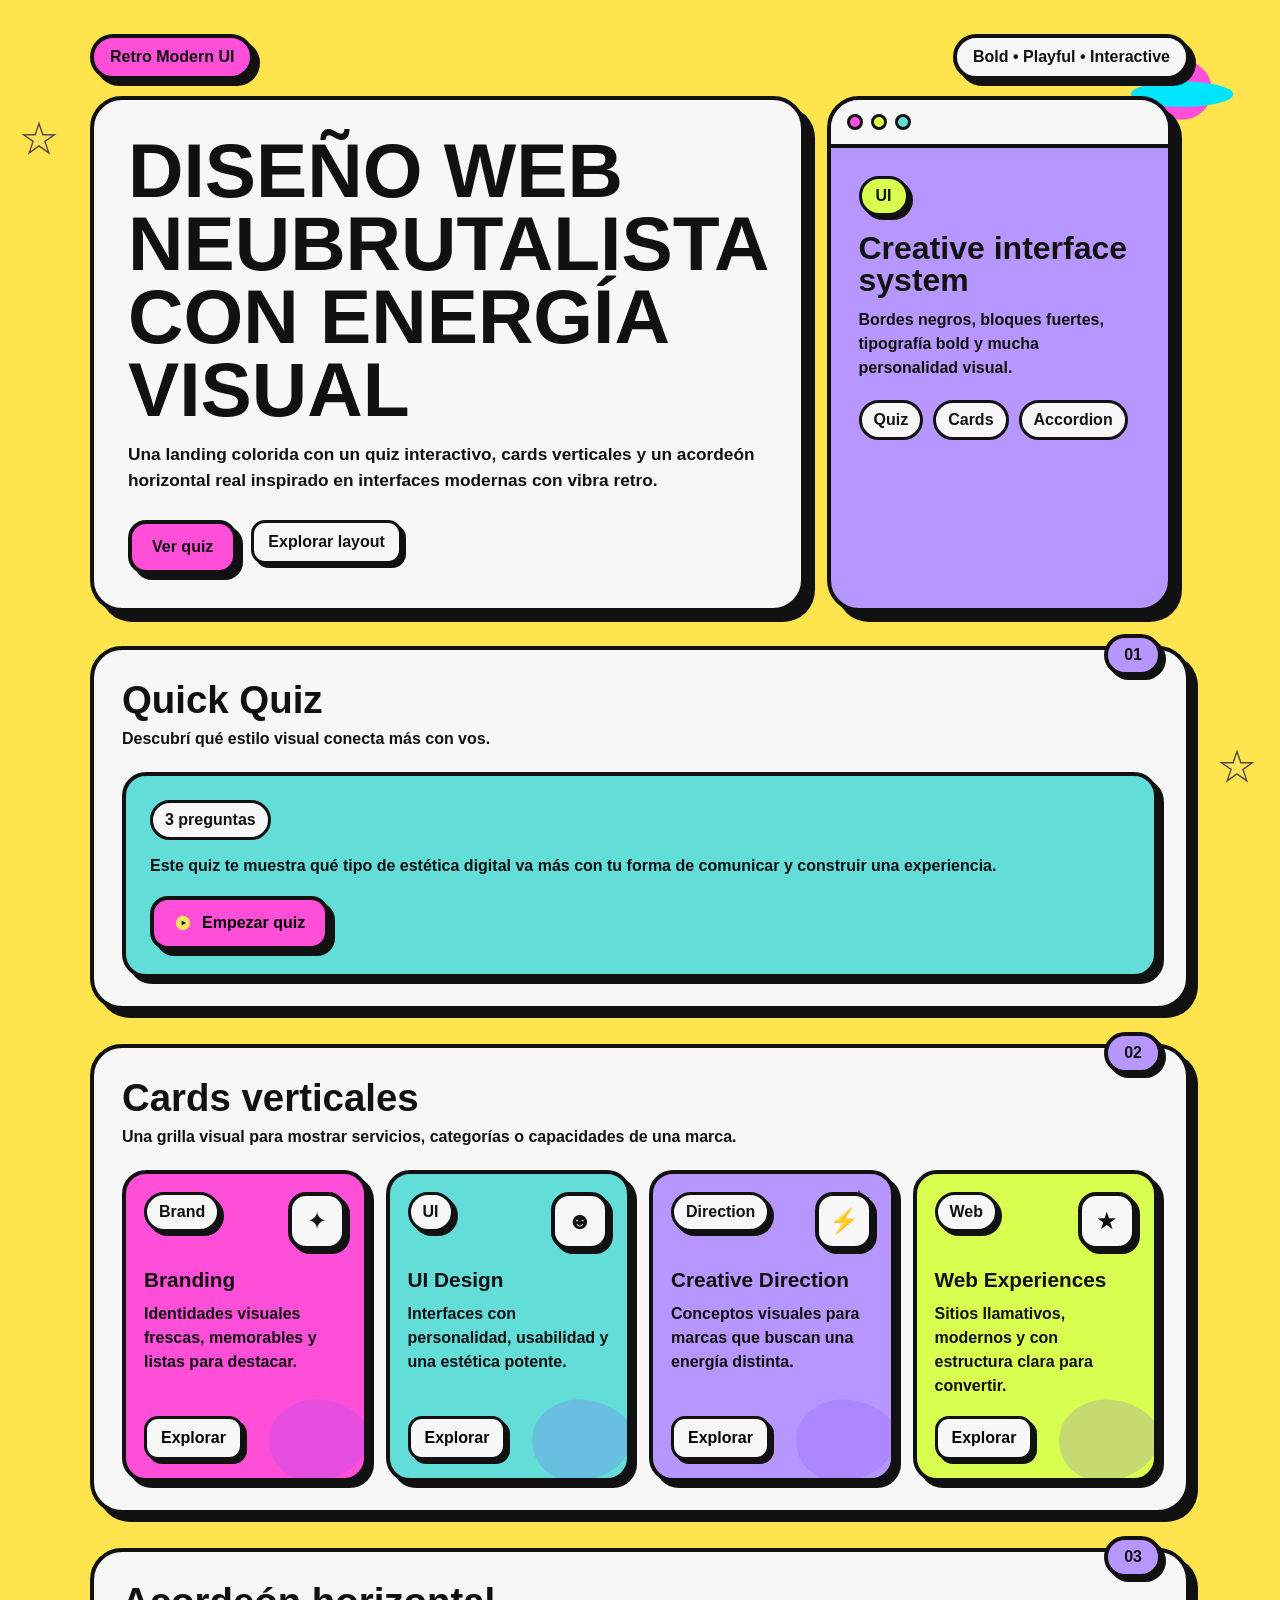
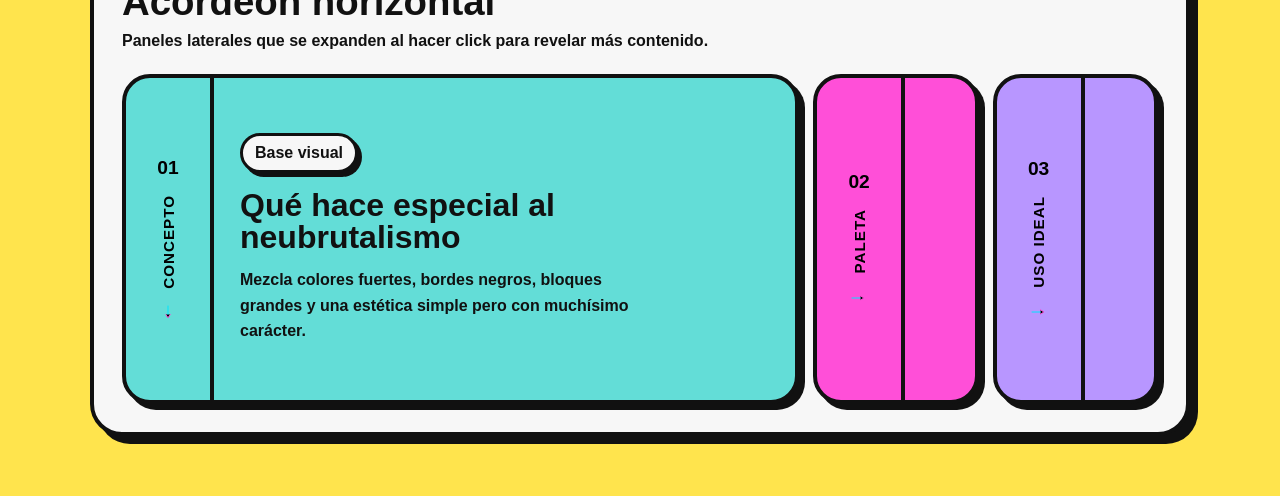
==== index.html @ 8700d3b3 "Update index.html" ====
<!DOCTYPE html>
<html lang="es">
  <head>
    <meta charset="UTF-8" />
    <meta name="viewport" content="width=device-width, initial-scale=1.0" />
    <title>Neubrutalismo UI</title>
    <link rel="stylesheet" href="styles.css" />
  </head>

  <body>
    <!-- DECORACIÓN GLOBAL -->
    <img src="assets/estrella.svg" alt="" class="star-deco star-1" />
    <img src="assets/estrella.svg" alt="" class="star-deco star-2" />
    <img src="assets/planeta.svg" alt="" class="planet-deco" />

    <!-- HERO -->
    <header class="hero">
      <div class="hero-top">
        <span class="hero-badge">Retro Modern UI</span>
        <span class="hero-chip">Bold • Playful • Interactive</span>
      </div>

      <div class="hero-grid">
        <div class="hero-copy">
          <h1>Diseño web neubrutalista con energía visual</h1>
          <p>
            Una landing colorida con un quiz interactivo, cards verticales y un
            acordeón horizontal real inspirado en interfaces modernas con vibra
            retro.
          </p>

          <div class="hero-actions">
            <a href="#quiz" class="btn-primary">Ver quiz</a>
            <a href="#features" class="mini-btn hero-secondary">Explorar layout</a>
          </div>
        </div>

        <div class="hero-card">
          <div class="hero-card-window">
            <div class="window-bar">
              <span></span>
              <span></span>
              <span></span>
            </div>

            <div class="hero-card-content">
              <div class="sticker">UI</div>
              <h3>Creative interface system</h3>
              <p>
                Bordes negros, bloques fuertes, tipografía bold y mucha
                personalidad visual.
              </p>

              <div class="mini-pills">
                <span>Quiz</span>
                <span>Cards</span>
                <span>Accordion</span>
              </div>
            </div>
          </div>
        </div>
      </div>
    </header>

    <main class="container">
      <!-- SECCIÓN 1: QUIZ -->
      <section id="quiz" class="panel section quiz-section">
        <div class="section-tag">01</div>
        <h2>Quick Quiz</h2>
        <p class="section-text">
          Descubrí qué estilo visual conecta más con vos.
        </p>

        <div class="quiz-shell">
          <div id="quizIntro" class="quiz-intro">
            <div class="intro-badge">3 preguntas</div>
            <p>
              Este quiz te muestra qué tipo de estética digital va más con tu
              forma de comunicar y construir una experiencia.
            </p>

            <button id="startQuizBtn" class="btn-primary start-btn">
              <img src="assets/play.svg" alt="" class="icon-play" />
              <span>Empezar quiz</span>
            </button>
          </div>

          <div id="quizStepper" class="quiz-stepper hidden">
            <div class="quiz-progress">
              <div class="quiz-progress-top">
                <span id="questionCounter">Pregunta 1 de 3</span>
                <span id="progressPercent">33%</span>
              </div>

              <div class="progress-bar">
                <div id="progressFill" class="progress-fill"></div>
              </div>
            </div>

            <div id="quizCard" class="question-card step-question">
              <h3 id="questionTitle"></h3>

              <div id="answersContainer" class="answers-container"></div>

              <p id="quizError" class="quiz-error hidden">
                <img src="assets/rayo.svg" alt="" class="icon-ray" />
                <span>Elegí una opción antes de continuar.</span>
              </p>
            </div>

            <div class="quiz-actions">
              <button id="prevQuestionBtn" class="mini-btn secondary-btn hidden">
                Anterior
              </button>

              <button id="nextQuestionBtn" class="btn-primary next-btn">
                <span>Siguiente</span>
                <img src="assets/flecha.svg" alt="" class="icon-arrow" />
              </button>
            </div>
          </div>
        </div>
      </section>

      <!-- SECCIÓN 2: CARDS -->
      <section id="features" class="panel section vertical-cards-section">
        <div class="section-tag">02</div>
        <h2>Cards verticales</h2>
        <p class="section-text">
          Una grilla visual para mostrar servicios, categorías o capacidades de
          una marca.
        </p>

        <div class="vertical-cards">
          <article class="v-card">
            <img src="assets/blob.svg" alt="" class="blob-bg" />
            <img src="assets/estrella.svg" alt="" class="mini-star mini-star-1" />

            <div class="v-card-top">
              <span class="card-badge">Brand</span>
              <div class="v-card-icon">✦</div>
            </div>

            <h3>Branding</h3>
            <p>
              Identidades visuales frescas, memorables y listas para destacar.
            </p>

            <button class="mini-btn">Explorar</button>
          </article>

          <article class="v-card">
            <img src="assets/blob.svg" alt="" class="blob-bg" />
            <img src="assets/estrella.svg" alt="" class="mini-star mini-star-2" />

            <div class="v-card-top">
              <span class="card-badge">UI</span>
              <div class="v-card-icon">☻</div>
            </div>

            <h3>UI Design</h3>
            <p>
              Interfaces con personalidad, usabilidad y una estética potente.
            </p>

            <button class="mini-btn">Explorar</button>
          </article>

          <article class="v-card">
            <img src="assets/blob.svg" alt="" class="blob-bg" />
            <img src="assets/estrella.svg" alt="" class="mini-star mini-star-3" />

            <div class="v-card-top">
              <span class="card-badge">Direction</span>
              <div class="v-card-icon">⚡</div>
            </div>

            <h3>Creative Direction</h3>
            <p>
              Conceptos visuales para marcas que buscan una energía distinta.
            </p>

            <button class="mini-btn">Explorar</button>
          </article>

          <article class="v-card">
            <img src="assets/blob.svg" alt="" class="blob-bg" />
            <img src="assets/estrella.svg" alt="" class="mini-star mini-star-4" />

            <div class="v-card-top">
              <span class="card-badge">Web</span>
              <div class="v-card-icon">★</div>
            </div>

            <h3>Web Experiences</h3>
            <p>
              Sitios llamativos, modernos y con estructura clara para convertir.
            </p>

            <button class="mini-btn">Explorar</button>
          </article>
        </div>
      </section>

      <!-- SECCIÓN 3: ACORDEÓN HORIZONTAL -->
      <section class="panel section accordion-section">
        <div class="section-tag">03</div>
        <h2>Acordeón horizontal</h2>
        <p class="section-text">
          Paneles laterales que se expanden al hacer click para revelar más
          contenido.
        </p>

        <div class="horizontal-accordion" id="horizontalAccordion">
          <article class="h-accordion-item active" data-index="0">
            <button class="h-accordion-trigger" type="button">
              <span class="h-accordion-number">01</span>
              <span class="h-accordion-label">Concepto</span>
              <img src="assets/flecha.svg" alt="" class="accordion-arrow" />
            </button>

            <div class="h-accordion-panel">
              <div class="panel-inner">
                <span class="panel-pill">Base visual</span>
                <h3>Qué hace especial al neubrutalismo</h3>
                <p>
                  Mezcla colores fuertes, bordes negros, bloques grandes y una
                  estética simple pero con muchísimo carácter.
                </p>
              </div>
            </div>
          </article>

          <article class="h-accordion-item" data-index="1">
            <button class="h-accordion-trigger" type="button">
              <span class="h-accordion-number">02</span>
              <span class="h-accordion-label">Paleta</span>
              <img src="assets/flecha.svg" alt="" class="accordion-arrow" />
            </button>

            <div class="h-accordion-panel">
              <div class="panel-inner">
                <span class="panel-pill">Color system</span>
                <h3>Colores con contraste inmediato</h3>
                <p>
                  Amarillo, rosa, turquesa, lila y blanco ayudan a construir una
                  interfaz con presencia y ritmo visual muy rápido.
                </p>
              </div>
            </div>
          </article>

          <article class="h-accordion-item" data-index="2">
            <button class="h-accordion-trigger" type="button">
              <span class="h-accordion-number">03</span>
              <span class="h-accordion-label">Uso ideal</span>
              <img src="assets/flecha.svg" alt="" class="accordion-arrow" />
            </button>

            <div class="h-accordion-panel">
              <div class="panel-inner">
                <span class="panel-pill">Best fit</span>
                <h3>Cuándo usar este estilo</h3>
                <p>
                  Funciona muy bien para portfolios, productos creativos,
                  landings visuales y marcas que quieren verse distintas y
                  memorables.
                </p>
              </div>
            </div>
          </article>
        </div>
      </section>
    </main>

    <!-- MODAL RESULTADO -->
    <div id="quizModal" class="modal hidden">
      <div id="modalBackdrop" class="modal-backdrop"></div>

      <div class="modal-card">
        <button id="closeModalBtn" class="modal-close" aria-label="Cerrar">
          ×
        </button>

        <div class="modal-badge">Resultado</div>
        <h3 id="modalResultTitle"></h3>
        <p id="modalResultText"></p>

        <div class="modal-actions">
          <button id="restartQuizBtn" class="btn-primary">
            Empezar de nuevo
          </button>
          <button id="closeResultBtn" class="mini-btn">Cerrar</button>
        </div>
      </div>
    </div>

    <script src="app.js"></script>
  </body>
                                               </html>
---- styles.css ----
:root {
  --bg: #ffe44d;
  --pink: #ff4fd8;
  --turquoise: #63ddd7;
  --purple: #b896ff;
  --green: #d8ff4f;
  --white: #f7f7f7;
  --black: #111111;
  --gray: #ececec;
  --shadow: 6px 6px 0 var(--black);
  --shadow-lg: 10px 10px 0 var(--black);
  --radius: 24px;
  --border: 4px solid var(--black);
}

* {
  box-sizing: border-box;
}

html {
  scroll-behavior: smooth;
}

body {
  margin: 0;
  font-family: Arial, Helvetica, sans-serif;
  background: var(--bg);
  color: var(--black);
  position: relative;
  overflow-x: hidden;
}

h1,
h2,
h3,
p {
  margin-top: 0;
}

a {
  color: inherit;
  text-decoration: none;
}

button {
  font: inherit;
}

.hidden {
  display: none !important;
}

/* DECORACIÓN GLOBAL */
.star-deco,
.planet-deco {
  position: fixed;
  z-index: 0;
  pointer-events: none;
}

.star-deco {
  width: 42px;
  opacity: 0.75;
  animation: floatStar 4.5s ease-in-out infinite;
}

.star-1 {
  top: 120px;
  left: 18px;
}

.star-2 {
  right: 22px;
  bottom: 110px;
  animation-delay: 0.8s;
}

.planet-deco {
  top: 26px;
  right: 34px;
  width: 128px;
  animation: floatPlanet 5s ease-in-out infinite;
}

@keyframes floatPlanet {
  0%,
  100% {
    transform: translateY(0px) rotate(0deg);
  }
  50% {
    transform: translateY(-12px) rotate(-2deg);
  }
}

@keyframes floatStar {
  0%,
  100% {
    transform: translateY(0px) scale(1);
  }
  50% {
    transform: translateY(-8px) scale(1.04);
  }
}

/* HERO */
.hero {
  padding: 34px 16px 10px;
  position: relative;
  z-index: 1;
}

.hero-top {
  width: min(1100px, calc(100% - 8px));
  margin: 0 auto 16px;
  display: flex;
  justify-content: space-between;
  gap: 12px;
  flex-wrap: wrap;
}

.hero-badge,
.hero-chip {
  display: inline-block;
  border: var(--border);
  border-radius: 999px;
  padding: 10px 16px;
  font-weight: 900;
  box-shadow: var(--shadow);
}

.hero-badge {
  background: var(--pink);
}

.hero-chip {
  background: var(--white);
}

.hero-grid {
  width: min(1100px, calc(100% - 8px));
  margin: 0 auto;
  display: grid;
  grid-template-columns: 1.25fr 0.95fr;
  gap: 22px;
  align-items: stretch;
}

.hero-copy,
.hero-card-window {
  border: var(--border);
  border-radius: 32px;
  box-shadow: var(--shadow-lg);
}

.hero-copy {
  background: var(--white);
  padding: 34px;
}

.hero-copy h1 {
  font-size: clamp(2.35rem, 6vw, 4.8rem);
  line-height: 0.95;
  text-transform: uppercase;
  margin-bottom: 16px;
}

.hero-copy p {
  max-width: 640px;
  font-size: 1.08rem;
  line-height: 1.5;
  font-weight: 700;
  margin-bottom: 26px;
}

.hero-actions {
  display: flex;
  flex-wrap: wrap;
  gap: 14px;
}

.hero-secondary {
  background: var(--turquoise);
}

.hero-card {
  display: flex;
  align-items: stretch;
}

.hero-card-window {
  background: var(--purple);
  width: 100%;
  overflow: hidden;
}

.window-bar {
  display: flex;
  gap: 8px;
  padding: 14px 16px;
  border-bottom: var(--border);
  background: var(--white);
}

.window-bar span {
  width: 16px;
  height: 16px;
  border: 3px solid var(--black);
  border-radius: 50%;
  background: var(--pink);
}

.window-bar span:nth-child(2) {
  background: var(--green);
}

.window-bar span:nth-child(3) {
  background: var(--turquoise);
}

.hero-card-content {
  padding: 28px;
}

.sticker {
  display: inline-block;
  background: var(--green);
  border: 3px solid var(--black);
  border-radius: 999px;
  padding: 8px 14px;
  font-weight: 900;
  box-shadow: 4px 4px 0 var(--black);
  margin-bottom: 16px;
}

.hero-card-content h3 {
  font-size: 2rem;
  line-height: 1;
  margin-bottom: 12px;
}

.hero-card-content p {
  font-weight: 800;
  line-height: 1.5;
  margin-bottom: 20px;
}

.mini-pills {
  display: flex;
  flex-wrap: wrap;
  gap: 10px;
}

.mini-pills span {
  display: inline-block;
  background: var(--white);
  border: 3px solid var(--black);
  border-radius: 999px;
  padding: 8px 12px;
  font-weight: 800;
}

/* ESTRUCTURA */
.container {
  width: min(1100px, calc(100% - 32px));
  margin: 24px auto 60px;
  position: relative;
  z-index: 1;
}

.section {
  margin-bottom: 34px;
}

.panel {
  background: var(--white);
  border: var(--border);
  border-radius: 32px;
  box-shadow: 8px 8px 0 var(--black);
  padding: 28px;
  position: relative;
}

.section-tag {
  position: absolute;
  top: -16px;
  right: 24px;
  background: var(--purple);
  border: var(--border);
  border-radius: 999px;
  padding: 8px 16px;
  font-weight: 900;
  box-shadow: 4px 4px 0 var(--black);
}

.section h2 {
  font-size: clamp(1.7rem, 3vw, 2.7rem);
  margin-bottom: 8px;
}

.section-text {
  font-weight: 700;
  margin-bottom: 24px;
  max-width: 700px;
}

/* BOTONES */
.btn-primary,
.mini-btn,
.modal-close,
.answer-option,
.h-accordion-trigger {
  font-family: inherit;
}

.btn-primary {
  background: var(--pink);
  border: var(--border);
  border-radius: 18px;
  padding: 14px 20px;
  font-size: 1rem;
  font-weight: 900;
  cursor: pointer;
  box-shadow: var(--shadow);
  width: fit-content;
  transition: transform 0.15s ease;
  display: inline-flex;
  align-items: center;
  gap: 10px;
}

.mini-btn {
  align-self: flex-start;
  background: var(--white);
  border: 3px solid var(--black);
  border-radius: 14px;
  padding: 10px 14px;
  font-weight: 900;
  cursor: pointer;
  box-shadow: 4px 4px 0 var(--black);
  transition: transform 0.15s ease;
}

.secondary-btn {
  background: var(--turquoise);
}

.btn-primary:hover,
.mini-btn:hover,
.modal-close:hover,
.answer-option:hover {
  transform: translate(-2px, -2px);
}

.start-btn {
  justify-content: center;
}

.icon-play {
  width: 18px;
  height: 18px;
  animation: pulseIcon 1.6s ease-in-out infinite;
}

.icon-arrow {
  width: 16px;
  height: 16px;
  transition: transform 0.2s ease;
}

.next-btn:hover .icon-arrow {
  transform: translateX(5px);
}

.icon-ray {
  width: 16px;
  height: 16px;
  flex-shrink: 0;
  animation: flashIcon 1s ease-in-out infinite;
}

@keyframes pulseIcon {
  0%,
  100% {
    transform: scale(1);
  }
  50% {
    transform: scale(1.13);
  }
}

@keyframes flashIcon {
  0%,
  100% {
    opacity: 1;
  }
  50% {
    opacity: 0.35;
  }
}

/* QUIZ */
.quiz-shell {
  display: flex;
  flex-direction: column;
  gap: 18px;
}

.quiz-intro {
  background: var(--turquoise);
  border: var(--border);
  border-radius: var(--radius);
  padding: 24px;
  box-shadow: var(--shadow);
}

.intro-badge {
  display: inline-block;
  background: var(--white);
  border: 3px solid var(--black);
  border-radius: 999px;
  padding: 8px 12px;
  font-weight: 900;
  margin-bottom: 14px;
}

.quiz-intro p {
  font-weight: 800;
  margin-bottom: 18px;
  line-height: 1.5;
}

.quiz-stepper {
  display: flex;
  flex-direction: column;
  gap: 18px;
}

.quiz-progress {
  background: var(--white);
  border: var(--border);
  border-radius: 20px;
  padding: 16px;
  box-shadow: var(--shadow);
}

.quiz-progress-top {
  display: flex;
  justify-content: space-between;
  gap: 12px;
  margin-bottom: 10px;
  font-weight: 900;
}

.progress-bar {
  width: 100%;
  height: 18px;
  background: var(--gray);
  border: 3px solid var(--black);
  border-radius: 999px;
  overflow: hidden;
}

.progress-fill {
  width: 33%;
  height: 100%;
  background: var(--pink);
  transition: width 0.25s ease;
}

.question-card {
  background: var(--turquoise);
  border: var(--border);
  border-radius: var(--radius);
  padding: 20px;
  box-shadow: var(--shadow);
}

.step-question {
  transition: transform 0.22s ease, opacity 0.22s ease;
}

.step-question.animating {
  opacity: 0;
  transform: translateY(10px) rotate(-1deg);
}

.step-question h3 {
  margin-bottom: 16px;
  font-size: 1.25rem;
}

.answers-container {
  display: grid;
  gap: 12px;
}

.answer-option {
  background: var(--white);
  border: 3px solid var(--black);
  border-radius: 16px;
  padding: 14px;
  font-weight: 800;
  cursor: pointer;
  transition: transform 0.15s ease, background 0.15s ease;
  text-align: left;
}

.answer-option.selected {
  background: var(--purple);
}

.quiz-error {
  margin: 14px 0 0;
  padding: 12px 14px;
  background: #fff1f1;
  border: 3px solid var(--black);
  border-radius: 14px;
  font-weight: 800;
  display: inline-flex;
  align-items: center;
  gap: 8px;
}

.quiz-actions {
  display: flex;
  justify-content: space-between;
  gap: 12px;
  flex-wrap: wrap;
}

/* CARDS */
.vertical-cards {
  display: grid;
  grid-template-columns: repeat(4, 1fr);
  gap: 18px;
}

.v-card {
  background: var(--white);
  border: var(--border);
  border-radius: var(--radius);
  padding: 18px;
  box-shadow: var(--shadow);
  min-height: 290px;
  display: flex;
  flex-direction: column;
  justify-content: space-between;
  transition: transform 0.18s ease;
  position: relative;
  overflow: hidden;
  isolation: isolate;
}

.v-card:hover {
  transform: translate(-4px, -4px) rotate(-1deg);
}

.v-card:nth-child(1) {
  background: var(--pink);
}

.v-card:nth-child(2) {
  background: var(--turquoise);
}

.v-card:nth-child(3) {
  background: var(--purple);
}

.v-card:nth-child(4) {
  background: var(--green);
}

.blob-bg {
  position: absolute;
  width: 120px;
  right: -18px;
  bottom: -18px;
  opacity: 0.2;
  z-index: -1;
}

.mini-star {
  position: absolute;
  width: 28px;
  opacity: 0.8;
  animation: floatStar 4s ease-in-out infinite;
  z-index: 0;
}

.mini-star-1 {
  top: 16px;
  right: 18px;
}

.mini-star-2 {
  top: 18px;
  right: 20px;
  animation-delay: 0.4s;
}

.mini-star-3 {
  top: 14px;
  right: 18px;
  animation-delay: 0.7s;
}

.mini-star-4 {
  top: 16px;
  right: 18px;
  animation-delay: 1s;
}

.v-card > *:not(.blob-bg):not(.mini-star) {
  position: relative;
  z-index: 1;
}

.v-card-top {
  display: flex;
  justify-content: space-between;
  align-items: flex-start;
  gap: 12px;
  margin-bottom: 18px;
}

.card-badge {
  display: inline-block;
  background: var(--white);
  border: 3px solid var(--black);
  border-radius: 999px;
  padding: 8px 12px;
  font-weight: 900;
  box-shadow: 4px 4px 0 var(--black);
}

.v-card-icon {
  width: 58px;
  height: 58px;
  display: grid;
  place-items: center;
  border: var(--border);
  border-radius: 18px;
  background: var(--white);
  font-size: 1.5rem;
  box-shadow: 4px 4px 0 var(--black);
}

.v-card h3 {
  font-size: 1.3rem;
  margin-bottom: 10px;
}

.v-card p {
  font-weight: 700;
  line-height: 1.5;
  flex-grow: 1;
  margin-bottom: 18px;
}

/* ACORDEÓN HORIZONTAL */
.horizontal-accordion {
  display: flex;
  gap: 14px;
  min-height: 330px;
}

.h-accordion-item {
  display: flex;
  align-items: stretch;
  flex: 0.8;
  min-width: 88px;
  border: var(--border);
  border-radius: 28px;
  overflow: hidden;
  box-shadow: var(--shadow);
  transition: flex 0.28s ease, transform 0.2s ease;
}

.h-accordion-item:hover {
  transform: translateY(-3px);
}

.h-accordion-item.active {
  flex: 3.4;
}

.h-accordion-item:nth-child(1) {
  background: var(--turquoise);
}

.h-accordion-item:nth-child(2) {
  background: var(--pink);
}

.h-accordion-item:nth-child(3) {
  background: var(--purple);
}

.h-accordion-trigger {
  width: 88px;
  border: none;
  background: transparent;
  border-right: var(--border);
  cursor: pointer;
  padding: 18px 12px;
  display: flex;
  flex-direction: column;
  align-items: center;
  justify-content: center;
  gap: 16px;
  font-weight: 900;
  position: relative;
}

.h-accordion-number {
  font-size: 1.2rem;
}

.h-accordion-label {
  writing-mode: vertical-rl;
  transform: rotate(180deg);
  text-transform: uppercase;
  letter-spacing: 1px;
  font-size: 0.95rem;
}

.accordion-arrow {
  width: 16px;
  height: 16px;
  transition: transform 0.2s ease;
}

.h-accordion-item.active .accordion-arrow {
  transform: rotate(90deg);
}

.h-accordion-panel {
  flex: 1;
  display: none;
}

.h-accordion-item.active .h-accordion-panel {
  display: block;
}

.panel-inner {
  height: 100%;
  padding: 26px;
  display: flex;
  flex-direction: column;
  justify-content: center;
}

.panel-pill {
  display: inline-block;
  width: fit-content;
  background: var(--white);
  border: 3px solid var(--black);
  border-radius: 999px;
  padding: 8px 12px;
  font-weight: 900;
  margin-bottom: 16px;
  box-shadow: 4px 4px 0 var(--black);
}

.panel-inner h3 {
  font-size: 2rem;
  line-height: 1;
  margin-bottom: 14px;
}

.panel-inner p {
  max-width: 420px;
  font-weight: 800;
  line-height: 1.6;
  margin: 0;
}

/* MODAL */
.modal {
  position: fixed;
  inset: 0;
  z-index: 999;
  display: grid;
  place-items: center;
  padding: 20px;
}

.modal-backdrop {
  position: absolute;
  inset: 0;
  background: rgba(0, 0, 0, 0.5);
}

.modal-card {
  position: relative;
  z-index: 2;
  width: min(560px, 100%);
  background: var(--green);
  border: var(--border);
  border-radius: 30px;
  box-shadow: 10px 10px 0 var(--black);
  padding: 28px;
  animation: popIn 0.24s ease;
}

@keyframes popIn {
  from {
    opacity: 0;
    transform: scale(0.94) translateY(10px);
  }
  to {
    opacity: 1;
    transform: scale(1) translateY(0);
  }
}

.modal-badge {
  display: inline-block;
  background: var(--white);
  border: 3px solid var(--black);
  border-radius: 999px;
  padding: 8px 14px;
  font-weight: 900;
  margin-bottom: 16px;
}

.modal-card h3 {
  font-size: 1.8rem;
  margin-bottom: 12px;
}

.modal-card p {
  font-size: 1rem;
  font-weight: 800;
  line-height: 1.5;
  margin-bottom: 22px;
}

.modal-actions {
  display: flex;
  flex-wrap: wrap;
  gap: 12px;
}

.modal-close {
  position: absolute;
  top: 14px;
  right: 14px;
  width: 46px;
  height: 46px;
  border: var(--border);
  border-radius: 50%;
  background: var(--pink);
  font-size: 1.5rem;
  font-weight: 900;
  cursor: pointer;
  box-shadow: 4px 4px 0 var(--black);
}

/* RESPONSIVE */
@media (max-width: 980px) {
  .hero-grid {
    grid-template-columns: 1fr;
  }

  .vertical-cards {
    grid-template-columns: repeat(2, 1fr);
  }

  .horizontal-accordion {
    flex-direction: column;
    min-height: auto;
  }

  .h-accordion-item,
  .h-accordion-item.active {
    flex: unset;
  }

  .h-accordion-trigger {
    width: 100%;
    border-right: none;
    border-bottom: var(--border);
    flex-direction: row;
    justify-content: space-between;
    align-items: center;
  }

  .h-accordion-label {
    writing-mode: horizontal-tb;
    transform: none;
  }

  .accordion-arrow {
    transform: rotate(90deg);
  }

  .h-accordion-item.active .accordion-arrow {
    transform: rotate(180deg);
  }

  .h-accordion-panel {
    display: none;
  }

  .h-accordion-item.active .h-accordion-panel {
    display: block;
  }
}

@media (max-width: 640px) {
  .planet-deco {
    width: 88px;
    right: 16px;
    top: 18px;
  }

  .star-deco {
    width: 28px;
  }

  .panel {
    padding: 22px 18px;
  }

  .hero-copy {
    padding: 24px 20px;
  }

  .hero-card-content {
    padding: 22px 20px;
  }

  .hero-copy h1 {
    font-size: 2.3rem;
  }

  .hero-card-content h3,
  .panel-inner h3 {
    font-size: 1.5rem;
  }

  .vertical-cards {
    grid-template-columns: 1fr;
  }

  .section-tag {
    right: 14px;
  }

  .modal-card {
    padding: 22px;
  }

  .modal-card h3 {
    font-size: 1.4rem;
  }

  .quiz-actions {
    justify-content: flex-start;
  }

  .btn-primary,
  .mini-btn {
    width: 100%;
    justify-content: center;
  }

  .quiz-progress-top {
    font-size: 0.95rem;
  }
  }
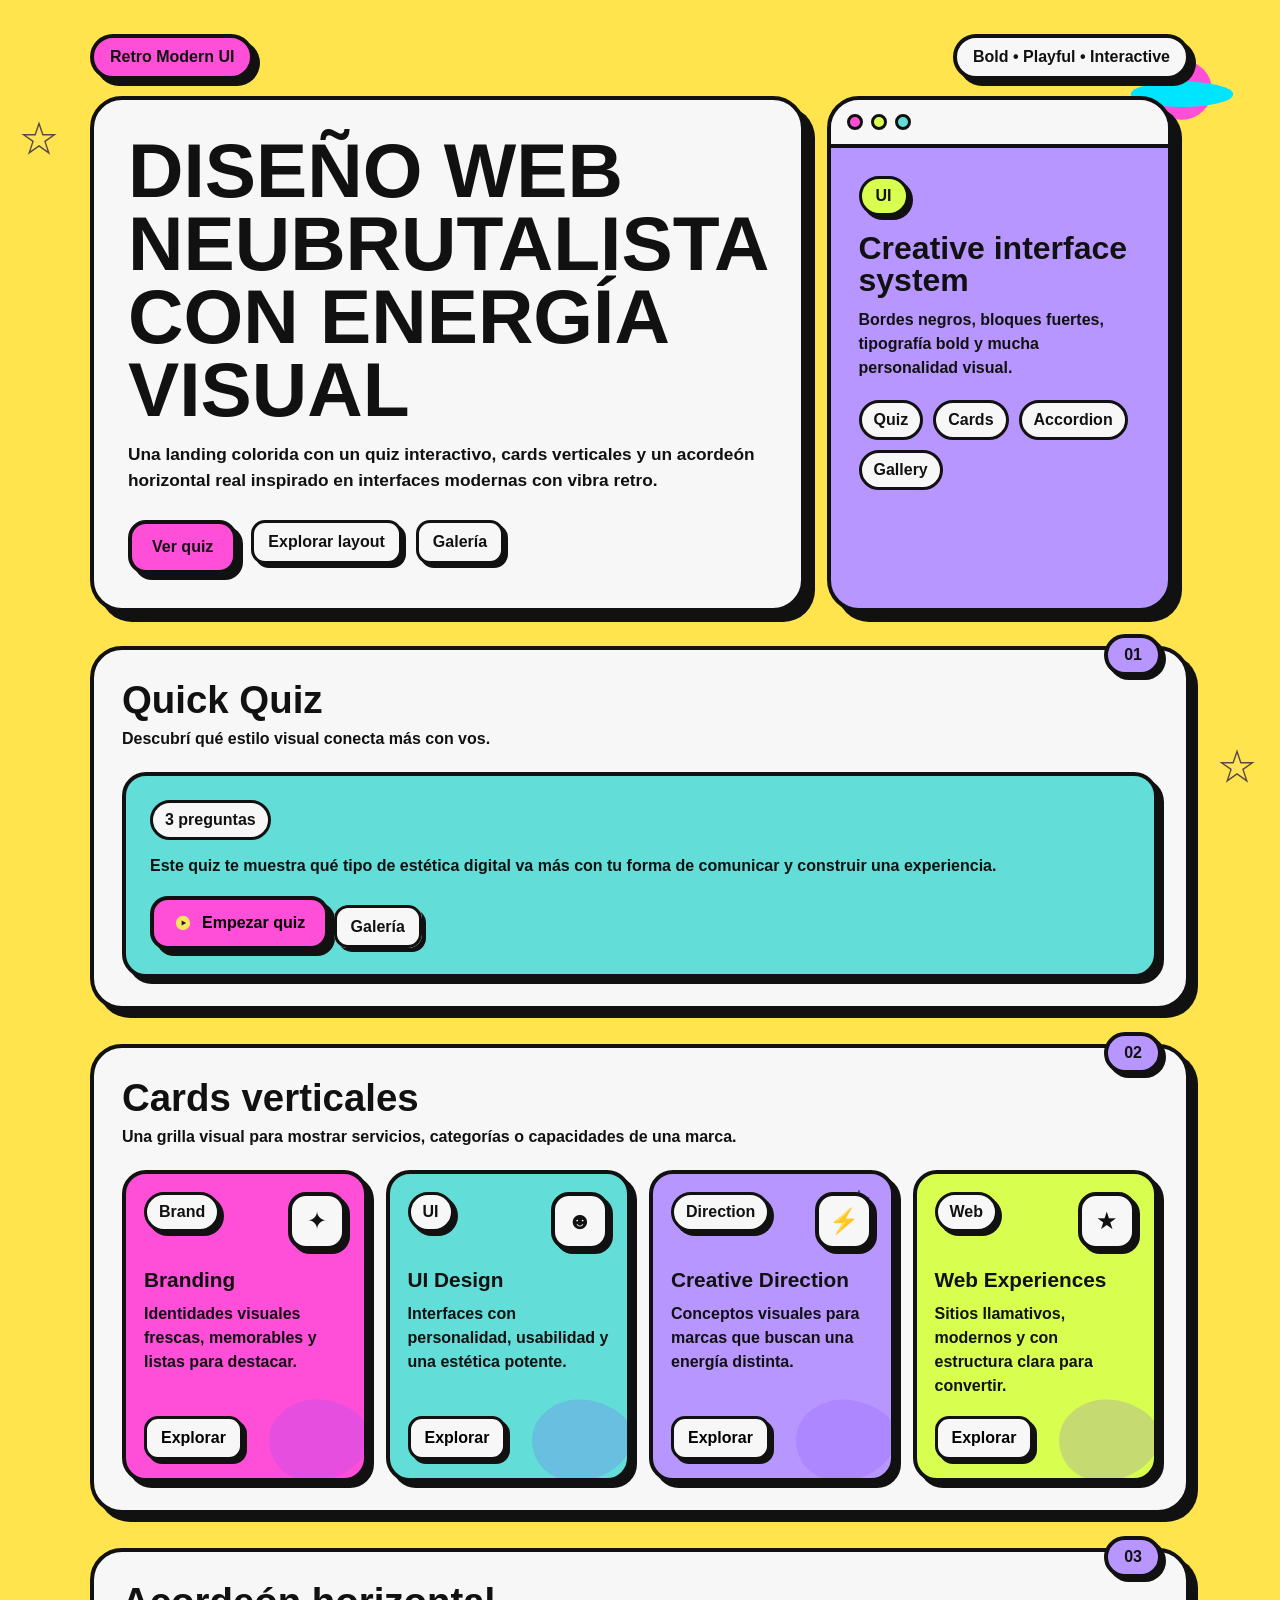
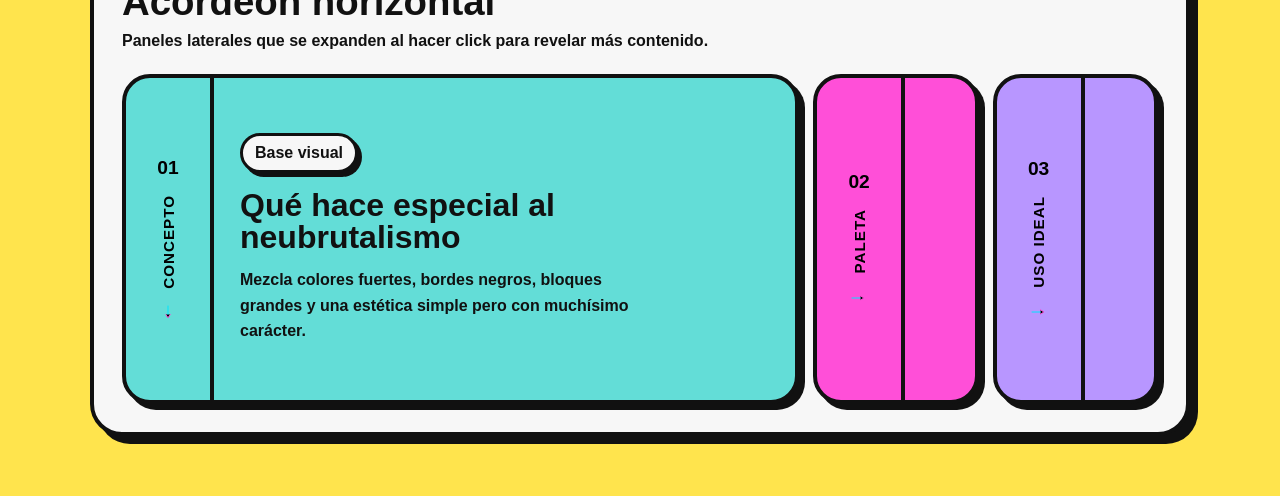
==== commit 92a85dd5: "Update index.html" ====
--- a/index.html
+++ b/index.html
@@ -32,6 +32,7 @@
           <div class="hero-actions">
             <a href="#quiz" class="btn-primary">Ver quiz</a>
             <a href="#features" class="mini-btn hero-secondary">Explorar layout</a>
+            <a href="pages/galeria.html" class="mini-btn hero-gallery-btn">Galería</a>
           </div>
         </div>
 
@@ -55,6 +56,7 @@
                 <span>Quiz</span>
                 <span>Cards</span>
                 <span>Accordion</span>
+                <span>Gallery</span>
               </div>
             </div>
           </div>
@@ -79,10 +81,16 @@
               forma de comunicar y construir una experiencia.
             </p>
 
-            <button id="startQuizBtn" class="btn-primary start-btn">
-              <img src="assets/play.svg" alt="" class="icon-play" />
-              <span>Empezar quiz</span>
-            </button>
+            <div class="quiz-intro-actions">
+              <button id="startQuizBtn" class="btn-primary start-btn">
+                <img src="assets/play.svg" alt="" class="icon-play" />
+                <span>Empezar quiz</span>
+              </button>
+
+              <a href="pages/galeria.html" class="mini-btn intro-gallery-btn">
+                Galería
+              </a>
+            </div>
           </div>
 
           <div id="quizStepper" class="quiz-stepper hidden">
@@ -297,4 +305,4 @@
 
     <script src="app.js"></script>
   </body>
-                                               </html>
+              </html>
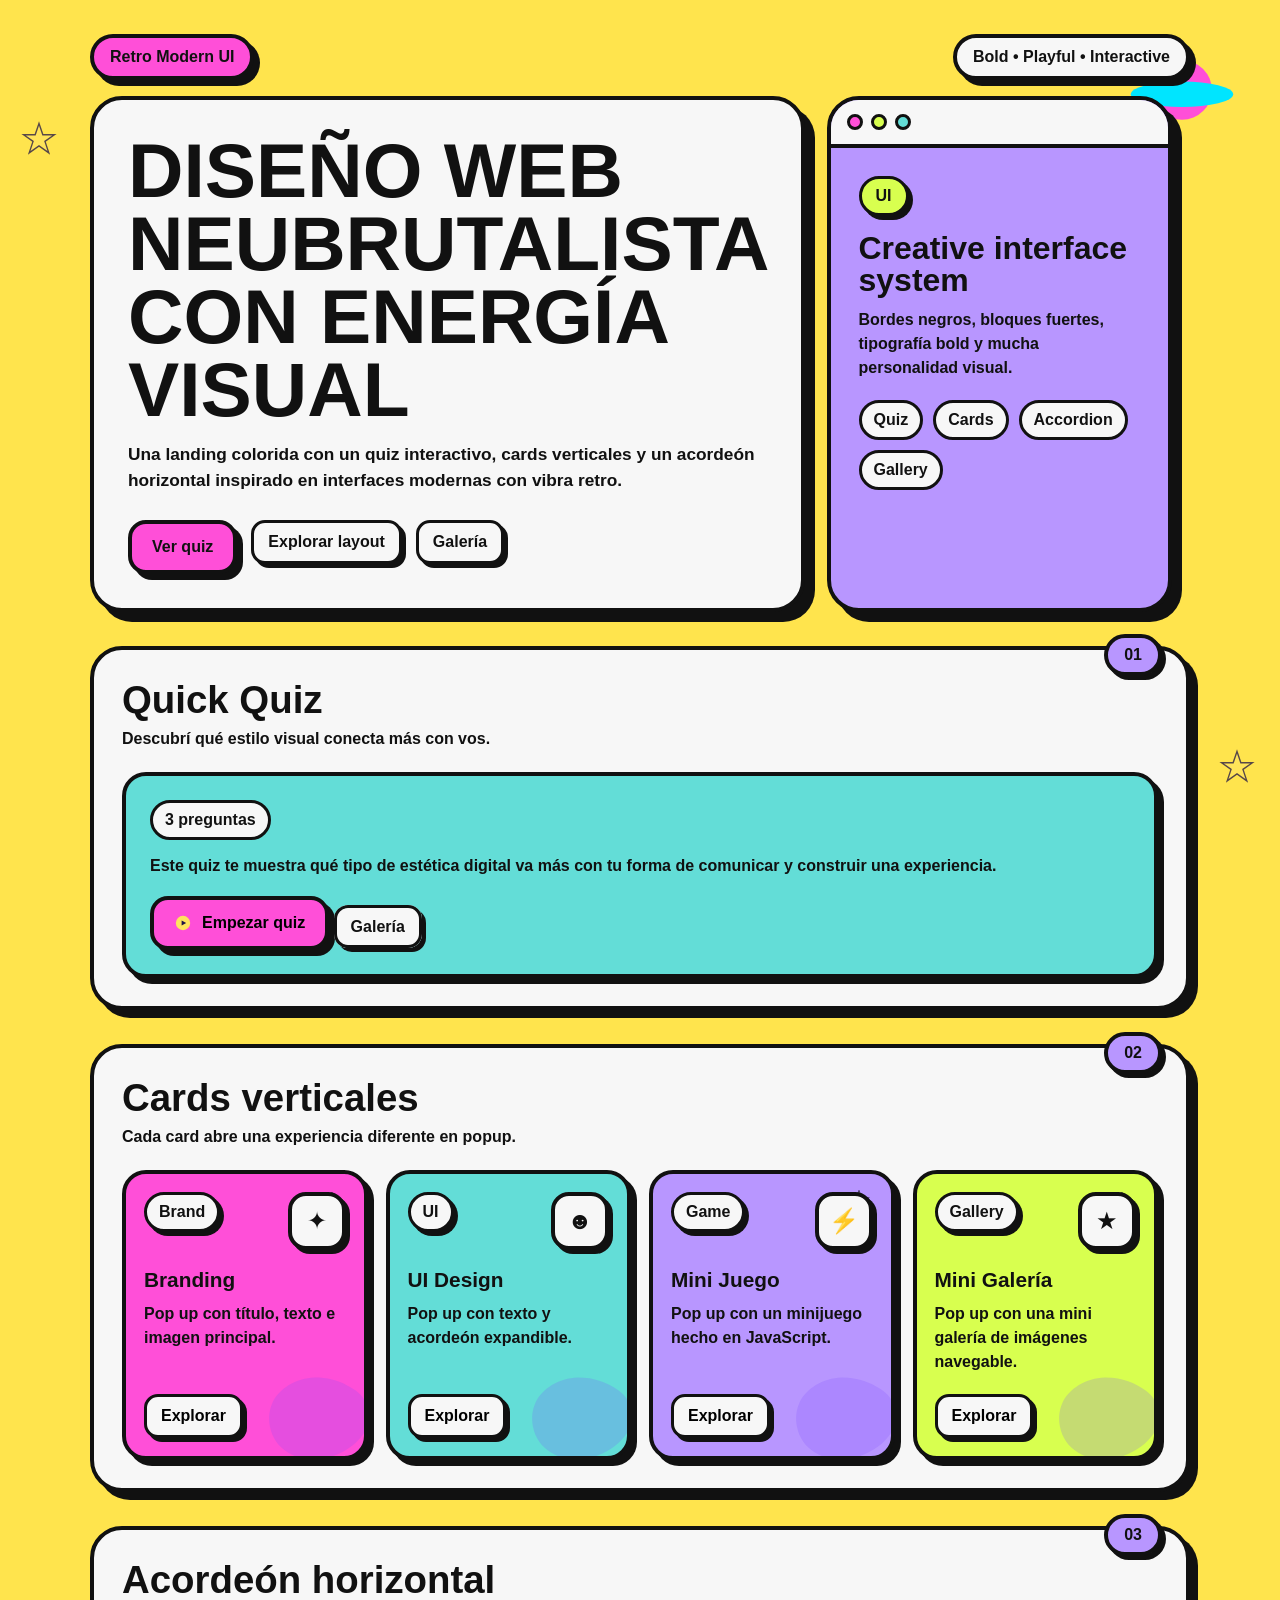
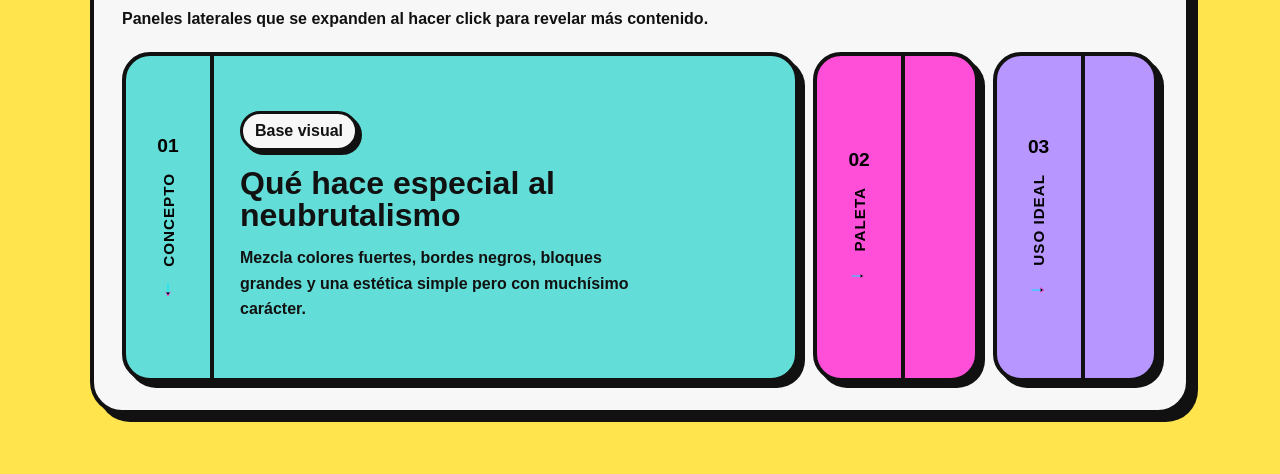
==== commit e022948e: "Update index.html" ====
--- a/index.html
+++ b/index.html
@@ -8,12 +8,10 @@
   </head>
 
   <body>
-    <!-- DECORACIÓN GLOBAL -->
     <img src="assets/estrella.svg" alt="" class="star-deco star-1" />
     <img src="assets/estrella.svg" alt="" class="star-deco star-2" />
     <img src="assets/planeta.svg" alt="" class="planet-deco" />
 
-    <!-- HERO -->
     <header class="hero">
       <div class="hero-top">
         <span class="hero-badge">Retro Modern UI</span>
@@ -25,7 +23,7 @@
           <h1>Diseño web neubrutalista con energía visual</h1>
           <p>
             Una landing colorida con un quiz interactivo, cards verticales y un
-            acordeón horizontal real inspirado en interfaces modernas con vibra
+            acordeón horizontal inspirado en interfaces modernas con vibra
             retro.
           </p>
 
@@ -65,7 +63,7 @@
     </header>
 
     <main class="container">
-      <!-- SECCIÓN 1: QUIZ -->
+      <!-- QUIZ -->
       <section id="quiz" class="panel section quiz-section">
         <div class="section-tag">01</div>
         <h2>Quick Quiz</h2>
@@ -107,7 +105,6 @@
 
             <div id="quizCard" class="question-card step-question">
               <h3 id="questionTitle"></h3>
-
               <div id="answersContainer" class="answers-container"></div>
 
               <p id="quizError" class="quiz-error hidden">
@@ -130,13 +127,12 @@
         </div>
       </section>
 
-      <!-- SECCIÓN 2: CARDS -->
+      <!-- CARDS -->
       <section id="features" class="panel section vertical-cards-section">
         <div class="section-tag">02</div>
         <h2>Cards verticales</h2>
         <p class="section-text">
-          Una grilla visual para mostrar servicios, categorías o capacidades de
-          una marca.
+          Cada card abre una experiencia diferente en popup.
         </p>
 
         <div class="vertical-cards">
@@ -151,10 +147,12 @@
 
             <h3>Branding</h3>
             <p>
-              Identidades visuales frescas, memorables y listas para destacar.
+              Pop up con título, texto e imagen principal.
             </p>
 
-            <button class="mini-btn">Explorar</button>
+            <button class="mini-btn feature-open-btn" data-modal="featureA">
+              Explorar
+            </button>
           </article>
 
           <article class="v-card">
@@ -168,10 +166,12 @@
 
             <h3>UI Design</h3>
             <p>
-              Interfaces con personalidad, usabilidad y una estética potente.
+              Pop up con texto y acordeón expandible.
             </p>
 
-            <button class="mini-btn">Explorar</button>
+            <button class="mini-btn feature-open-btn" data-modal="featureB">
+              Explorar
+            </button>
           </article>
 
           <article class="v-card">
@@ -179,16 +179,18 @@
             <img src="assets/estrella.svg" alt="" class="mini-star mini-star-3" />
 
             <div class="v-card-top">
-              <span class="card-badge">Direction</span>
+              <span class="card-badge">Game</span>
               <div class="v-card-icon">⚡</div>
             </div>
 
-            <h3>Creative Direction</h3>
+            <h3>Mini Juego</h3>
             <p>
-              Conceptos visuales para marcas que buscan una energía distinta.
+              Pop up con un minijuego hecho en JavaScript.
             </p>
 
-            <button class="mini-btn">Explorar</button>
+            <button class="mini-btn feature-open-btn" data-modal="featureC">
+              Explorar
+            </button>
           </article>
 
           <article class="v-card">
@@ -196,21 +198,23 @@
             <img src="assets/estrella.svg" alt="" class="mini-star mini-star-4" />
 
             <div class="v-card-top">
-              <span class="card-badge">Web</span>
+              <span class="card-badge">Gallery</span>
               <div class="v-card-icon">★</div>
             </div>
 
-            <h3>Web Experiences</h3>
+            <h3>Mini Galería</h3>
             <p>
-              Sitios llamativos, modernos y con estructura clara para convertir.
+              Pop up con una mini galería de imágenes navegable.
             </p>
 
-            <button class="mini-btn">Explorar</button>
+            <button class="mini-btn feature-open-btn" data-modal="featureD">
+              Explorar
+            </button>
           </article>
         </div>
       </section>
 
-      <!-- SECCIÓN 3: ACORDEÓN HORIZONTAL -->
+      <!-- ACORDEÓN HORIZONTAL -->
       <section class="panel section accordion-section">
         <div class="section-tag">03</div>
         <h2>Acordeón horizontal</h2>
@@ -281,7 +285,7 @@
       </section>
     </main>
 
-    <!-- MODAL RESULTADO -->
+    <!-- MODAL QUIZ -->
     <div id="quizModal" class="modal hidden">
       <div id="modalBackdrop" class="modal-backdrop"></div>
 
@@ -303,6 +307,127 @@
       </div>
     </div>
 
+    <!-- MODAL FEATURES -->
+    <div id="featureOverlay" class="modal hidden">
+      <div class="modal-backdrop feature-backdrop"></div>
+
+      <!-- A -->
+      <div class="feature-modal hidden" id="featureA">
+        <button class="modal-close feature-close-btn" aria-label="Cerrar">×</button>
+        <div class="modal-badge">Branding</div>
+        <h3>Identidad con impacto</h3>
+        <p>
+          Un sistema visual fuerte combina color, forma, jerarquía y repetición.
+          Este popup muestra contenido editorial con una imagen destacada.
+        </p>
+        <img
+          src="images/IMG-20260408-WA0000.jpg"
+          alt="Imagen branding"
+          class="feature-image"
+        />
+        <div class="modal-actions">
+          <button class="mini-btn feature-close-btn">Cerrar</button>
+        </div>
+      </div>
+
+      <!-- B -->
+      <div class="feature-modal hidden" id="featureB">
+        <button class="modal-close feature-close-btn" aria-label="Cerrar">×</button>
+        <div class="modal-badge">UI Design</div>
+        <h3>Acordeón de contenido</h3>
+        <p>
+          Este módulo muestra bloques de información con acordeón dentro del
+          popup.
+        </p>
+
+        <div class="inner-accordion">
+          <div class="inner-accordion-item active">
+            <button class="inner-accordion-trigger" type="button">
+              Jerarquía visual
+            </button>
+            <div class="inner-accordion-content">
+              El contraste entre tamaños, color y spacing define el ritmo de una interfaz.
+            </div>
+          </div>
+
+          <div class="inner-accordion-item">
+            <button class="inner-accordion-trigger" type="button">
+              Componentes
+            </button>
+            <div class="inner-accordion-content">
+              Botones, cards y badges deben sentirse parte del mismo sistema visual.
+            </div>
+          </div>
+
+          <div class="inner-accordion-item">
+            <button class="inner-accordion-trigger" type="button">
+              Usabilidad
+            </button>
+            <div class="inner-accordion-content">
+              Una interfaz puede ser expresiva y seguir siendo clara, usable y consistente.
+            </div>
+          </div>
+        </div>
+
+        <div class="modal-actions">
+          <button class="mini-btn feature-close-btn">Cerrar</button>
+        </div>
+      </div>
+
+      <!-- C -->
+      <div class="feature-modal hidden" id="featureC">
+        <button class="modal-close feature-close-btn" aria-label="Cerrar">×</button>
+        <div class="modal-badge">Mini Game</div>
+        <h3>Atrapá la estrella</h3>
+        <p>
+          Tocá el botón para sumar puntos. Tenés 10 segundos.
+        </p>
+
+        <div class="game-panel">
+          <div class="game-stats">
+            <span id="gameScore">Puntos: 0</span>
+            <span id="gameTimer">Tiempo: 10</span>
+          </div>
+
+          <div class="game-area" id="gameArea">
+            <button id="gameTarget" class="game-target hidden" type="button">★</button>
+          </div>
+
+          <div class="game-controls">
+            <button id="startGameBtn" class="btn-primary">Empezar juego</button>
+          </div>
+        </div>
+
+        <div class="modal-actions">
+          <button class="mini-btn feature-close-btn">Cerrar</button>
+        </div>
+      </div>
+
+      <!-- D -->
+      <div class="feature-modal hidden" id="featureD">
+        <button class="modal-close feature-close-btn" aria-label="Cerrar">×</button>
+        <div class="modal-badge">Mini Gallery</div>
+        <h3>Preview rápido</h3>
+        <p>
+          Una mini galería dentro del popup con navegación anterior y siguiente.
+        </p>
+
+        <div class="mini-gallery">
+          <button id="miniPrevBtn" class="gallery-nav small-nav" type="button">←</button>
+
+          <div class="mini-gallery-frame">
+            <img id="miniGalleryImage" src="images/IMG-20260408-WA0001.jpg" alt="Mini galería" />
+          </div>
+
+          <button id="miniNextBtn" class="gallery-nav small-nav" type="button">→</button>
+        </div>
+
+        <div class="modal-actions">
+          <button class="mini-btn feature-close-btn">Cerrar</button>
+        </div>
+      </div>
+    </div>
+
     <script src="app.js"></script>
   </body>
-              </html>
+            </html>
--- a/styles.css
+++ b/styles.css
@@ -972,3 +972,200 @@
     font-size: 0.95rem;
   }
   }
+
+/* GALERÍA */
+.gallery-grid {
+  display: grid;
+  grid-template-columns: repeat(auto-fill, minmax(220px, 1fr));
+  gap: 16px;
+}
+
+.gallery-item {
+  border: 4px solid black;
+  background: white;
+  border-radius: 20px;
+  overflow: hidden;
+  cursor: pointer;
+  box-shadow: 6px 6px 0 black;
+  transition: transform 0.2s;
+}
+
+.gallery-item:hover {
+  transform: translate(-5px, -5px) rotate(-1deg);
+}
+
+.gallery-item img {
+  width: 100%;
+  height: 220px;
+  object-fit: cover;
+}
+
+/* MODAL IMAGEN */
+.modal-image {
+  width: 100%;
+  border: 4px solid black;
+  border-radius: 20px;
+}
+/* GALERÍA PRO */
+.gallery-grid {
+  display: grid;
+  grid-template-columns: repeat(auto-fill, minmax(220px, 1fr));
+  gap: 18px;
+}
+
+.gallery-item {
+  border: var(--border);
+  background: var(--white);
+  border-radius: 22px;
+  overflow: hidden;
+  cursor: pointer;
+  box-shadow: var(--shadow);
+  transition: transform 0.18s ease;
+  padding: 0;
+  appearance: none;
+}
+
+.gallery-item:hover {
+  transform: translate(-4px, -4px) rotate(-1deg);
+}
+
+.gallery-item img {
+  width: 100%;
+  height: 230px;
+  object-fit: cover;
+  display: block;
+}
+
+.gallery-modal {
+  position: fixed;
+  inset: 0;
+  z-index: 999;
+  display: grid;
+  place-items: center;
+  padding: 20px;
+}
+
+.gallery-backdrop {
+  position: absolute;
+  inset: 0;
+  background: rgba(0, 0, 0, 0.58);
+}
+
+.gallery-modal-card {
+  position: relative;
+  z-index: 2;
+  width: min(980px, 100%);
+  background: var(--green);
+  border: var(--border);
+  border-radius: 30px;
+  box-shadow: var(--shadow-lg);
+  padding: 24px;
+  animation: popIn 0.24s ease;
+}
+
+.gallery-modal-top {
+  display: flex;
+  justify-content: space-between;
+  align-items: center;
+  gap: 12px;
+  margin-bottom: 18px;
+  padding-right: 58px;
+}
+
+.gallery-counter {
+  background: var(--white);
+  border: 3px solid var(--black);
+  border-radius: 999px;
+  padding: 8px 12px;
+  font-weight: 900;
+  box-shadow: 4px 4px 0 var(--black);
+}
+
+.gallery-viewer {
+  display: grid;
+  grid-template-columns: 72px 1fr 72px;
+  gap: 16px;
+  align-items: center;
+}
+
+.gallery-image-frame {
+  background: var(--white);
+  border: var(--border);
+  border-radius: 24px;
+  overflow: hidden;
+  box-shadow: var(--shadow);
+  min-height: 320px;
+  display: grid;
+  place-items: center;
+}
+
+.gallery-modal-image {
+  width: 100%;
+  max-height: 72vh;
+  object-fit: contain;
+  display: block;
+  transition: opacity 0.18s ease, transform 0.18s ease;
+}
+
+.gallery-modal-image.is-changing {
+  opacity: 0.2;
+  transform: scale(0.98);
+}
+
+.gallery-nav {
+  width: 72px;
+  height: 72px;
+  border: var(--border);
+  border-radius: 50%;
+  background: var(--pink);
+  font-size: 1.7rem;
+  font-weight: 900;
+  cursor: pointer;
+  box-shadow: var(--shadow);
+  transition: transform 0.15s ease;
+}
+
+.gallery-nav:hover {
+  transform: translate(-2px, -2px);
+}
+
+@media (max-width: 700px) {
+  .gallery-grid {
+    grid-template-columns: repeat(2, 1fr);
+  }
+
+  .gallery-item img {
+    height: 180px;
+  }
+
+  .gallery-modal-card {
+    padding: 18px;
+  }
+
+  .gallery-viewer {
+    grid-template-columns: 1fr;
+  }
+
+  .gallery-nav {
+    width: 100%;
+    height: auto;
+    border-radius: 18px;
+    padding: 12px 16px;
+  }
+
+  .gallery-prev {
+    order: 2;
+  }
+
+  .gallery-next {
+    order: 3;
+  }
+
+  .gallery-image-frame {
+    order: 1;
+  }
+
+  .gallery-modal-image {
+    max-height: 56vh;
+  }
+	}
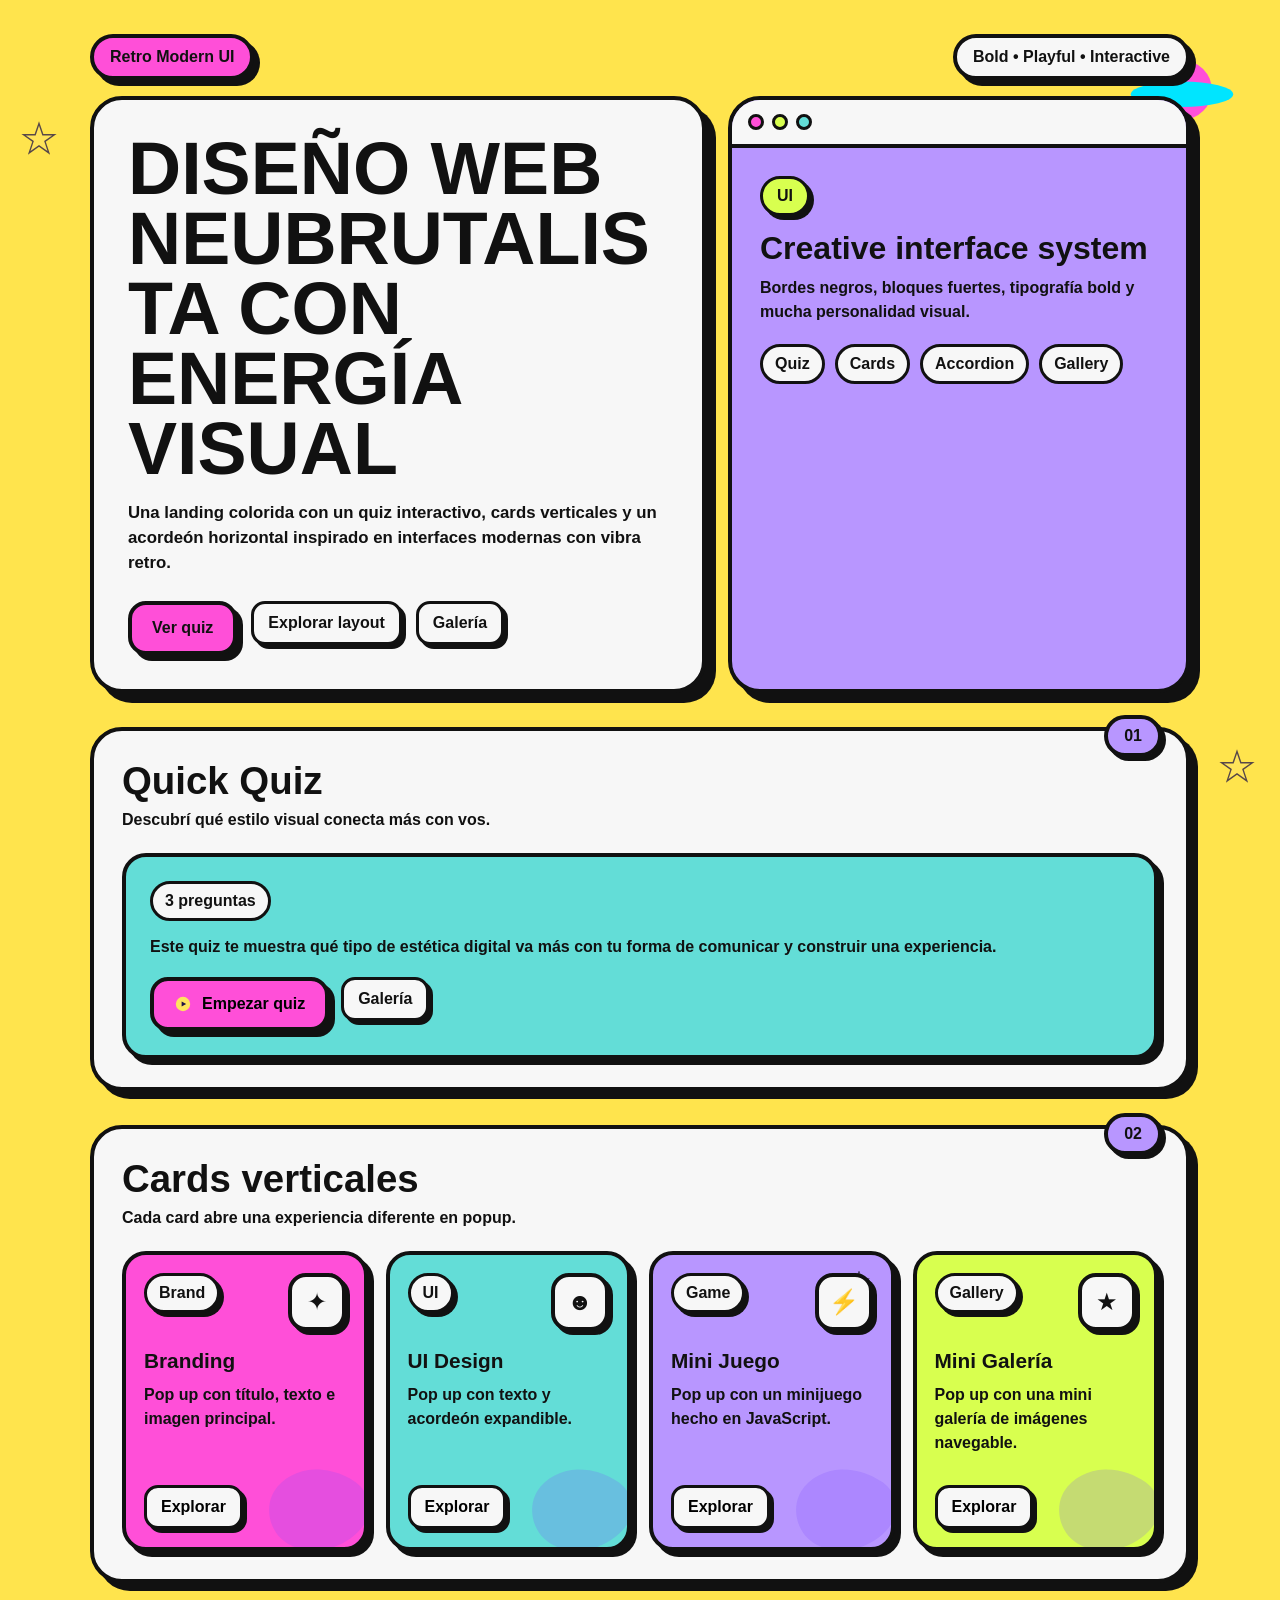
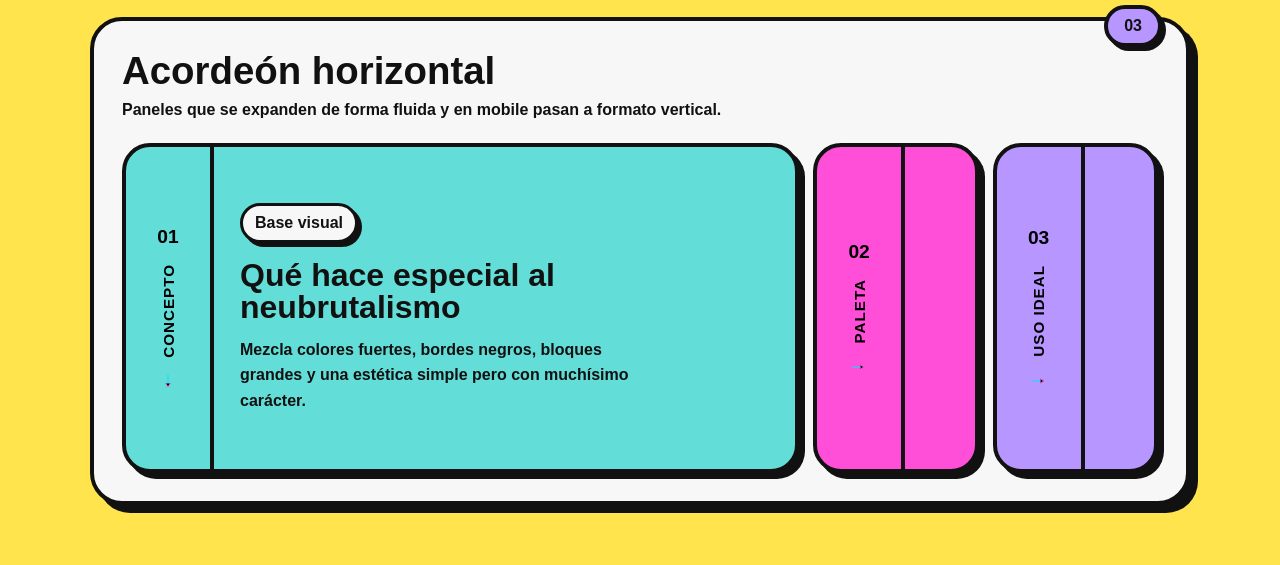
==== commit 218d4b95: "Update index.html" ====
--- a/index.html
+++ b/index.html
@@ -216,72 +216,70 @@
 
       <!-- ACORDEÓN HORIZONTAL -->
       <section class="panel section accordion-section">
-        <div class="section-tag">03</div>
-        <h2>Acordeón horizontal</h2>
-        <p class="section-text">
-          Paneles laterales que se expanden al hacer click para revelar más
-          contenido.
-        </p>
-
-        <div class="horizontal-accordion" id="horizontalAccordion">
-          <article class="h-accordion-item active" data-index="0">
-            <button class="h-accordion-trigger" type="button">
-              <span class="h-accordion-number">01</span>
-              <span class="h-accordion-label">Concepto</span>
-              <img src="assets/flecha.svg" alt="" class="accordion-arrow" />
-            </button>
-
-            <div class="h-accordion-panel">
-              <div class="panel-inner">
-                <span class="panel-pill">Base visual</span>
-                <h3>Qué hace especial al neubrutalismo</h3>
-                <p>
-                  Mezcla colores fuertes, bordes negros, bloques grandes y una
-                  estética simple pero con muchísimo carácter.
-                </p>
-              </div>
-            </div>
-          </article>
-
-          <article class="h-accordion-item" data-index="1">
-            <button class="h-accordion-trigger" type="button">
-              <span class="h-accordion-number">02</span>
-              <span class="h-accordion-label">Paleta</span>
-              <img src="assets/flecha.svg" alt="" class="accordion-arrow" />
-            </button>
-
-            <div class="h-accordion-panel">
-              <div class="panel-inner">
-                <span class="panel-pill">Color system</span>
-                <h3>Colores con contraste inmediato</h3>
-                <p>
-                  Amarillo, rosa, turquesa, lila y blanco ayudan a construir una
-                  interfaz con presencia y ritmo visual muy rápido.
-                </p>
-              </div>
-            </div>
-          </article>
-
-          <article class="h-accordion-item" data-index="2">
-            <button class="h-accordion-trigger" type="button">
-              <span class="h-accordion-number">03</span>
-              <span class="h-accordion-label">Uso ideal</span>
-              <img src="assets/flecha.svg" alt="" class="accordion-arrow" />
-            </button>
-
-            <div class="h-accordion-panel">
-              <div class="panel-inner">
-                <span class="panel-pill">Best fit</span>
-                <h3>Cuándo usar este estilo</h3>
-                <p>
-                  Funciona muy bien para portfolios, productos creativos,
-                  landings visuales y marcas que quieren verse distintas y
-                  memorables.
-                </p>
-              </div>
-            </div>
-          </article>
-        </div>
+  <div class="section-tag">03</div>
+  <h2>Acordeón horizontal</h2>
+  <p class="section-text">
+    Paneles que se expanden de forma fluida y en mobile pasan a formato vertical.
+  </p>
+
+  <div class="horizontal-accordion" id="horizontalAccordion">
+    <article class="h-accordion-item active" data-index="0">
+      <button class="h-accordion-trigger" type="button">
+        <span class="h-accordion-number">01</span>
+        <span class="h-accordion-label">Concepto</span>
+        <img src="assets/flecha.svg" alt="" class="accordion-arrow" />
+      </button>
+
+      <div class="h-accordion-panel">
+        <div class="panel-inner">
+          <span class="panel-pill">Base visual</span>
+          <h3>Qué hace especial al neubrutalismo</h3>
+          <p>
+            Mezcla colores fuertes, bordes negros, bloques grandes y una estética
+            simple pero con muchísimo carácter.
+          </p>
+        </div>
+      </div>
+    </article>
+
+    <article class="h-accordion-item" data-index="1">
+      <button class="h-accordion-trigger" type="button">
+        <span class="h-accordion-number">02</span>
+        <span class="h-accordion-label">Paleta</span>
+        <img src="assets/flecha.svg" alt="" class="accordion-arrow" />
+      </button>
+
+      <div class="h-accordion-panel">
+        <div class="panel-inner">
+          <span class="panel-pill">Color system</span>
+          <h3>Colores con contraste inmediato</h3>
+          <p>
+            Amarillo, rosa, turquesa, lila y blanco ayudan a construir una interfaz
+            con presencia y ritmo visual muy rápido.
+          </p>
+        </div>
+      </div>
+    </article>
+
+    <article class="h-accordion-item" data-index="2">
+      <button class="h-accordion-trigger" type="button">
+        <span class="h-accordion-number">03</span>
+        <span class="h-accordion-label">Uso ideal</span>
+        <img src="assets/flecha.svg" alt="" class="accordion-arrow" />
+      </button>
+
+      <div class="h-accordion-panel">
+        <div class="panel-inner">
+          <span class="panel-pill">Best fit</span>
+          <h3>Cuándo usar este estilo</h3>
+          <p>
+            Funciona muy bien para portfolios, productos creativos, landings visuales
+            y marcas que quieren verse distintas y memorables.
+          </p>
+        </div>
+      </div>
+    </article>
+  </div>
       </section>
     </main>
 
--- a/styles.css
+++ b/styles.css
@@ -46,11 +46,15 @@
   font: inherit;
 }
 
+img {
+  max-width: 100%;
+}
+
 .hidden {
   display: none !important;
 }
 
-/* DECORACIÓN GLOBAL */
+/* DECORACIÓN */
 .star-deco,
 .planet-deco {
   position: fixed;
@@ -140,7 +144,7 @@
   width: min(1100px, calc(100% - 8px));
   margin: 0 auto;
   display: grid;
-  grid-template-columns: 1.25fr 0.95fr;
+  grid-template-columns: minmax(0, 1.2fr) minmax(280px, 0.9fr);
   gap: 22px;
   align-items: stretch;
 }
@@ -158,15 +162,16 @@
 }
 
 .hero-copy h1 {
-  font-size: clamp(2.35rem, 6vw, 4.8rem);
+  font-size: clamp(2.2rem, 6vw, 4.6rem);
   line-height: 0.95;
   text-transform: uppercase;
   margin-bottom: 16px;
+  word-break: break-word;
 }
 
 .hero-copy p {
   max-width: 640px;
-  font-size: 1.08rem;
+  font-size: 1.05rem;
   line-height: 1.5;
   font-weight: 700;
   margin-bottom: 26px;
@@ -182,9 +187,14 @@
   background: var(--turquoise);
 }
 
+.hero-gallery-btn {
+  background: var(--green);
+}
+
 .hero-card {
   display: flex;
   align-items: stretch;
+  min-width: 0;
 }
 
 .hero-card-window {
@@ -338,6 +348,9 @@
   cursor: pointer;
   box-shadow: 4px 4px 0 var(--black);
   transition: transform 0.15s ease;
+  display: inline-flex;
+  align-items: center;
+  justify-content: center;
 }
 
 .secondary-btn {
@@ -347,7 +360,9 @@
 .btn-primary:hover,
 .mini-btn:hover,
 .modal-close:hover,
-.answer-option:hover {
+.answer-option:hover,
+.gallery-nav:hover,
+.game-target:hover {
   transform: translate(-2px, -2px);
 }
 
@@ -427,6 +442,17 @@
   font-weight: 800;
   margin-bottom: 18px;
   line-height: 1.5;
+}
+
+.quiz-intro-actions {
+  display: flex;
+  gap: 12px;
+  flex-wrap: wrap;
+  align-items: center;
+}
+
+.intro-gallery-btn {
+  background: var(--white);
 }
 
 .quiz-stepper {
@@ -531,7 +557,7 @@
 /* CARDS */
 .vertical-cards {
   display: grid;
-  grid-template-columns: repeat(4, 1fr);
+  grid-template-columns: repeat(4, minmax(0, 1fr));
   gap: 18px;
 }
 
@@ -541,7 +567,7 @@
   border-radius: var(--radius);
   padding: 18px;
   box-shadow: var(--shadow);
-  min-height: 290px;
+  min-height: 300px;
   display: flex;
   flex-direction: column;
   justify-content: space-between;
@@ -777,7 +803,7 @@
   margin: 0;
 }
 
-/* MODAL */
+/* MODAL BASE */
 .modal {
   position: fixed;
   inset: 0;
@@ -793,7 +819,8 @@
   background: rgba(0, 0, 0, 0.5);
 }
 
-.modal-card {
+.modal-card,
+.feature-modal {
   position: relative;
   z-index: 2;
   width: min(560px, 100%);
@@ -826,12 +853,14 @@
   margin-bottom: 16px;
 }
 
-.modal-card h3 {
+.modal-card h3,
+.feature-modal h3 {
   font-size: 1.8rem;
   margin-bottom: 12px;
 }
 
-.modal-card p {
+.modal-card p,
+.feature-modal p {
   font-size: 1rem;
   font-weight: 800;
   line-height: 1.5;
@@ -859,6 +888,147 @@
   box-shadow: 4px 4px 0 var(--black);
 }
 
+/* FEATURE MODALS */
+.feature-modal {
+  width: min(760px, 100%);
+  max-height: min(86vh, 900px);
+  overflow: auto;
+}
+
+.feature-image {
+  display: block;
+  width: 100%;
+  max-height: 360px;
+  object-fit: cover;
+  border: var(--border);
+  border-radius: 22px;
+  box-shadow: var(--shadow);
+  margin-bottom: 22px;
+}
+
+.inner-accordion {
+  display: grid;
+  gap: 12px;
+  margin-bottom: 22px;
+}
+
+.inner-accordion-item {
+  border: 3px solid var(--black);
+  border-radius: 18px;
+  background: var(--white);
+  overflow: hidden;
+  box-shadow: 4px 4px 0 var(--black);
+}
+
+.inner-accordion-trigger {
+  width: 100%;
+  border: none;
+  background: transparent;
+  text-align: left;
+  padding: 14px 16px;
+  font-weight: 900;
+  cursor: pointer;
+}
+
+.inner-accordion-content {
+  display: none;
+  padding: 0 16px 16px;
+  font-weight: 700;
+  line-height: 1.5;
+}
+
+.inner-accordion-item.active .inner-accordion-content {
+  display: block;
+}
+
+/* MINI GAME */
+.game-panel {
+  margin-bottom: 22px;
+}
+
+.game-stats {
+  display: flex;
+  justify-content: space-between;
+  gap: 12px;
+  font-weight: 900;
+  margin-bottom: 14px;
+  flex-wrap: wrap;
+}
+
+.game-area {
+  position: relative;
+  min-height: 260px;
+  background: var(--white);
+  border: var(--border);
+  border-radius: 24px;
+  box-shadow: var(--shadow);
+  margin-bottom: 16px;
+  overflow: hidden;
+}
+
+.game-target {
+  position: absolute;
+  width: 56px;
+  height: 56px;
+  border: var(--border);
+  border-radius: 50%;
+  background: var(--pink);
+  font-size: 1.6rem;
+  font-weight: 900;
+  cursor: pointer;
+  box-shadow: 4px 4px 0 var(--black);
+}
+
+.game-controls {
+  display: flex;
+  gap: 12px;
+  flex-wrap: wrap;
+}
+
+/* MINI GALLERY */
+.mini-gallery {
+  display: grid;
+  grid-template-columns: 64px 1fr 64px;
+  gap: 14px;
+  align-items: center;
+  margin-bottom: 22px;
+}
+
+.mini-gallery-frame {
+  background: var(--white);
+  border: var(--border);
+  border-radius: 22px;
+  overflow: hidden;
+  box-shadow: var(--shadow);
+  min-height: 280px;
+  display: grid;
+  place-items: center;
+}
+
+.mini-gallery-frame img {
+  width: 100%;
+  max-height: 360px;
+  object-fit: contain;
+  display: block;
+}
+
+.gallery-nav {
+  width: 64px;
+  height: 64px;
+  border: var(--border);
+  border-radius: 50%;
+  background: var(--turquoise);
+  font-size: 1.5rem;
+  font-weight: 900;
+  cursor: pointer;
+  box-shadow: var(--shadow);
+  transition: transform 0.15s ease;
+}
+
+.small-nav {
+  align-self: center;
+}
+
 /* RESPONSIVE */
 @media (max-width: 980px) {
   .hero-grid {
@@ -866,7 +1036,7 @@
   }
 
   .vertical-cards {
-    grid-template-columns: repeat(2, 1fr);
+    grid-template-columns: repeat(2, minmax(0, 1fr));
   }
 
   .horizontal-accordion {
@@ -910,6 +1080,19 @@
   }
 }
 
+@media (max-width: 700px) {
+  .mini-gallery {
+    grid-template-columns: 1fr;
+  }
+
+  .gallery-nav {
+    width: 100%;
+    height: auto;
+    border-radius: 18px;
+    padding: 12px 16px;
+  }
+}
+
 @media (max-width: 640px) {
   .planet-deco {
     width: 88px;
@@ -921,6 +1104,11 @@
     width: 28px;
   }
 
+  .container {
+    width: min(100% - 20px, 1100px);
+    margin-top: 18px;
+  }
+
   .panel {
     padding: 22px 18px;
   }
@@ -934,12 +1122,13 @@
   }
 
   .hero-copy h1 {
-    font-size: 2.3rem;
+    font-size: 2.2rem;
   }
 
   .hero-card-content h3,
-  .panel-inner h3 {
-    font-size: 1.5rem;
+  .panel-inner h3,
+  .feature-modal h3 {
+    font-size: 1.45rem;
   }
 
   .vertical-cards {
@@ -950,12 +1139,9 @@
     right: 14px;
   }
 
-  .modal-card {
+  .modal-card,
+  .feature-modal {
     padding: 22px;
-  }
-
-  .modal-card h3 {
-    font-size: 1.4rem;
   }
 
   .quiz-actions {
@@ -971,41 +1157,22 @@
   .quiz-progress-top {
     font-size: 0.95rem;
   }
-  }
-
-/* GALERÍA */
-.gallery-grid {
-  display: grid;
-  grid-template-columns: repeat(auto-fill, minmax(220px, 1fr));
-  gap: 16px;
-}
-
-.gallery-item {
-  border: 4px solid black;
-  background: white;
-  border-radius: 20px;
-  overflow: hidden;
-  cursor: pointer;
-  box-shadow: 6px 6px 0 black;
-  transition: transform 0.2s;
-}
-
-.gallery-item:hover {
-  transform: translate(-5px, -5px) rotate(-1deg);
-}
-
-.gallery-item img {
-  width: 100%;
-  height: 220px;
-  object-fit: cover;
-}
-
-/* MODAL IMAGEN */
-.modal-image {
-  width: 100%;
-  border: 4px solid black;
-  border-radius: 20px;
-}
+
+  .quiz-intro-actions {
+    flex-direction: column;
+    align-items: stretch;
+  }
+
+  .game-area {
+    min-height: 220px;
+  }
+
+  .game-target {
+    width: 52px;
+    height: 52px;
+  }
+	}
+
 /* GALERÍA PRO */
 .gallery-grid {
   display: grid;
@@ -1125,8 +1292,8 @@
   transition: transform 0.15s ease;
 }
 
-.gallery-nav:hover {
-  transform: translate(-2px, -2px);
+.gallery-actions {
+  margin-top: 18px;
 }
 
 @media (max-width: 700px) {
@@ -1168,4 +1335,4 @@
   .gallery-modal-image {
     max-height: 56vh;
   }
-	}
+}
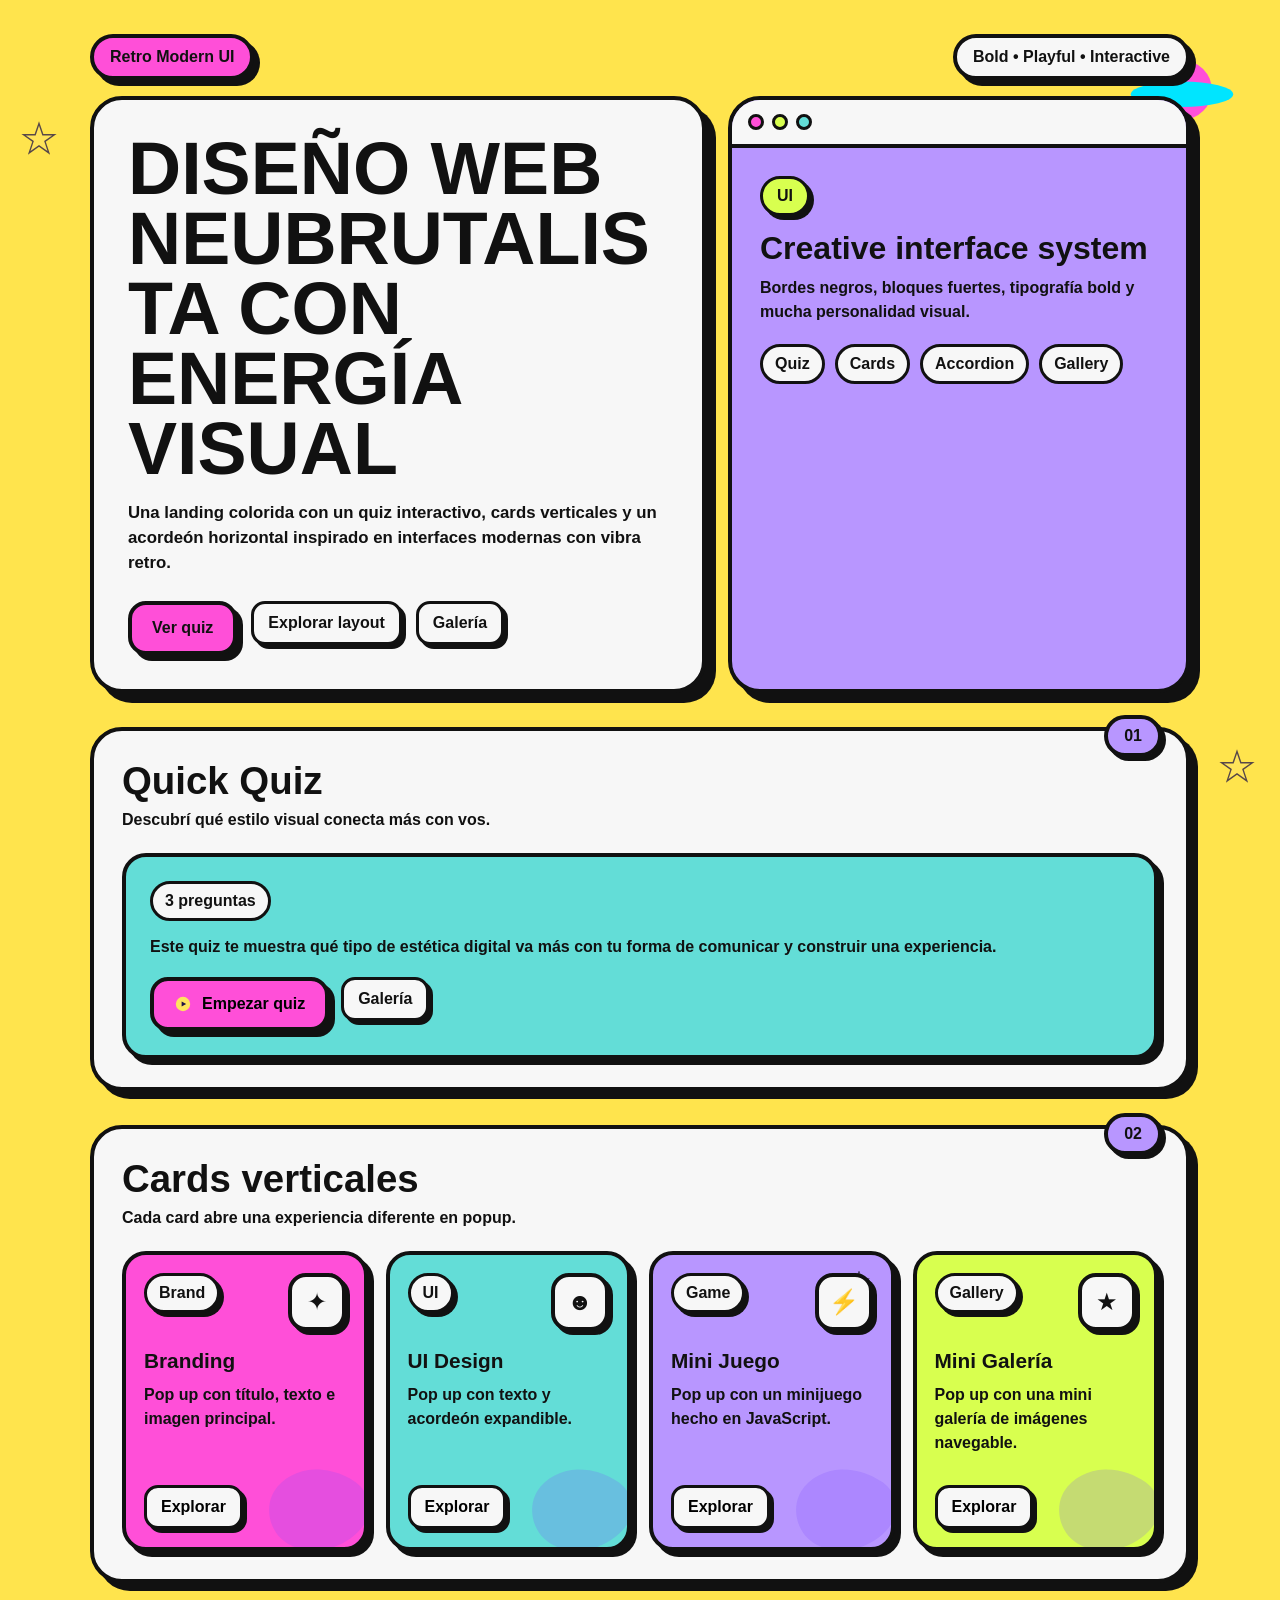
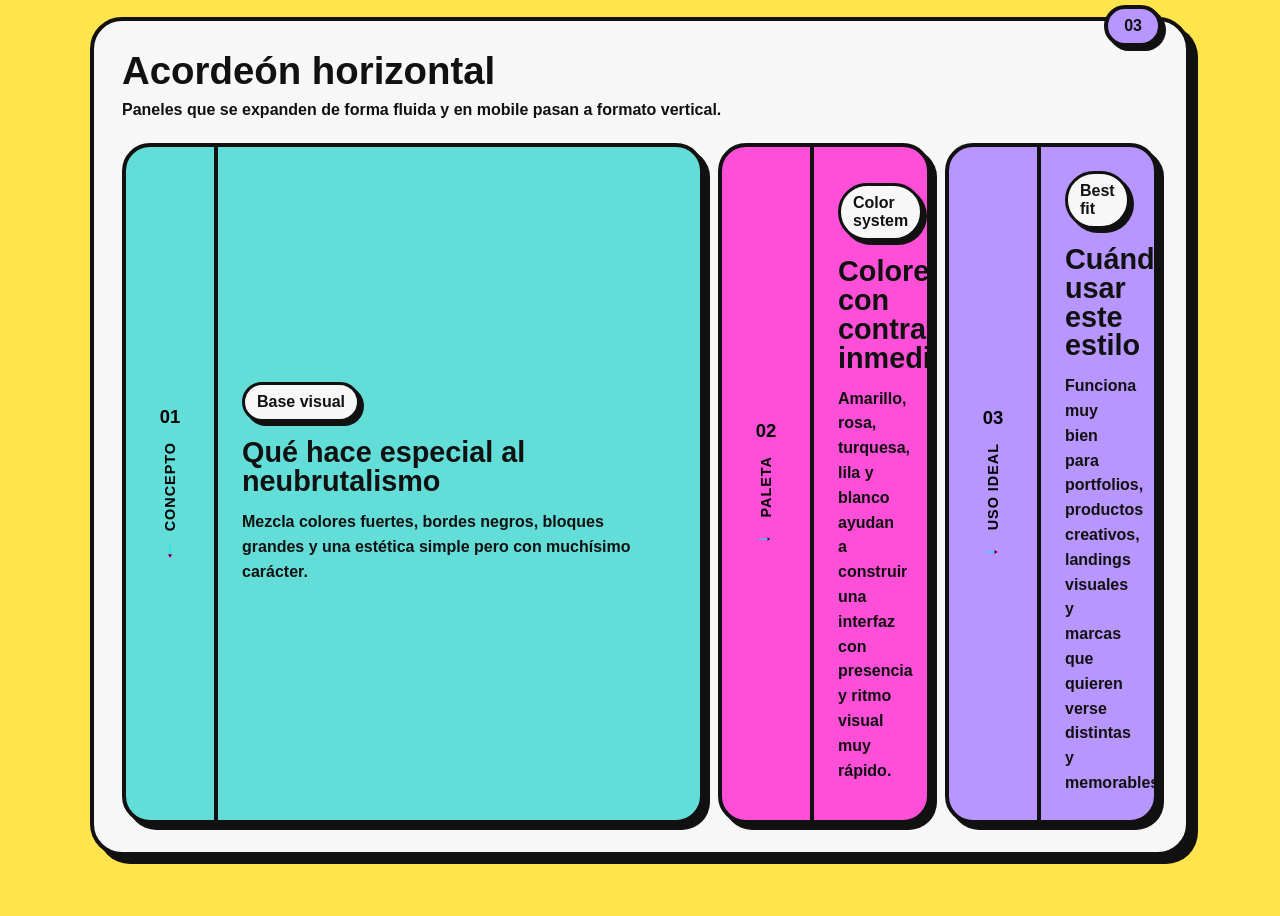
==== commit 07c54357: "Actualizar index.html" ====
--- a/index.html
+++ b/index.html
@@ -216,70 +216,70 @@
 
       <!-- ACORDEÓN HORIZONTAL -->
       <section class="panel section accordion-section">
-  <div class="section-tag">03</div>
-  <h2>Acordeón horizontal</h2>
-  <p class="section-text">
-    Paneles que se expanden de forma fluida y en mobile pasan a formato vertical.
-  </p>
-
-  <div class="horizontal-accordion" id="horizontalAccordion">
-    <article class="h-accordion-item active" data-index="0">
-      <button class="h-accordion-trigger" type="button">
-        <span class="h-accordion-number">01</span>
-        <span class="h-accordion-label">Concepto</span>
-        <img src="assets/flecha.svg" alt="" class="accordion-arrow" />
-      </button>
-
-      <div class="h-accordion-panel">
-        <div class="panel-inner">
-          <span class="panel-pill">Base visual</span>
-          <h3>Qué hace especial al neubrutalismo</h3>
-          <p>
-            Mezcla colores fuertes, bordes negros, bloques grandes y una estética
-            simple pero con muchísimo carácter.
-          </p>
-        </div>
-      </div>
-    </article>
-
-    <article class="h-accordion-item" data-index="1">
-      <button class="h-accordion-trigger" type="button">
-        <span class="h-accordion-number">02</span>
-        <span class="h-accordion-label">Paleta</span>
-        <img src="assets/flecha.svg" alt="" class="accordion-arrow" />
-      </button>
-
-      <div class="h-accordion-panel">
-        <div class="panel-inner">
-          <span class="panel-pill">Color system</span>
-          <h3>Colores con contraste inmediato</h3>
-          <p>
-            Amarillo, rosa, turquesa, lila y blanco ayudan a construir una interfaz
-            con presencia y ritmo visual muy rápido.
-          </p>
-        </div>
-      </div>
-    </article>
-
-    <article class="h-accordion-item" data-index="2">
-      <button class="h-accordion-trigger" type="button">
-        <span class="h-accordion-number">03</span>
-        <span class="h-accordion-label">Uso ideal</span>
-        <img src="assets/flecha.svg" alt="" class="accordion-arrow" />
-      </button>
-
-      <div class="h-accordion-panel">
-        <div class="panel-inner">
-          <span class="panel-pill">Best fit</span>
-          <h3>Cuándo usar este estilo</h3>
-          <p>
-            Funciona muy bien para portfolios, productos creativos, landings visuales
-            y marcas que quieren verse distintas y memorables.
-          </p>
-        </div>
-      </div>
-    </article>
-  </div>
+        <div class="section-tag">03</div>
+        <h2>Acordeón horizontal</h2>
+        <p class="section-text">
+          Paneles que se expanden de forma fluida y en mobile pasan a formato vertical.
+        </p>
+
+        <div class="horizontal-accordion" id="horizontalAccordion">
+          <article class="h-accordion-item active" data-index="0">
+            <button class="h-accordion-trigger" type="button">
+              <span class="h-accordion-number">01</span>
+              <span class="h-accordion-label">Concepto</span>
+              <img src="assets/flecha.svg" alt="" class="accordion-arrow" />
+            </button>
+
+            <div class="h-accordion-panel">
+              <div class="panel-inner">
+                <span class="panel-pill">Base visual</span>
+                <h3>Qué hace especial al neubrutalismo</h3>
+                <p>
+                  Mezcla colores fuertes, bordes negros, bloques grandes y una estética
+                  simple pero con muchísimo carácter.
+                </p>
+              </div>
+            </div>
+          </article>
+
+          <article class="h-accordion-item" data-index="1">
+            <button class="h-accordion-trigger" type="button">
+              <span class="h-accordion-number">02</span>
+              <span class="h-accordion-label">Paleta</span>
+              <img src="assets/flecha.svg" alt="" class="accordion-arrow" />
+            </button>
+
+            <div class="h-accordion-panel">
+              <div class="panel-inner">
+                <span class="panel-pill">Color system</span>
+                <h3>Colores con contraste inmediato</h3>
+                <p>
+                  Amarillo, rosa, turquesa, lila y blanco ayudan a construir una interfaz
+                  con presencia y ritmo visual muy rápido.
+                </p>
+              </div>
+            </div>
+          </article>
+
+          <article class="h-accordion-item" data-index="2">
+            <button class="h-accordion-trigger" type="button">
+              <span class="h-accordion-number">03</span>
+              <span class="h-accordion-label">Uso ideal</span>
+              <img src="assets/flecha.svg" alt="" class="accordion-arrow" />
+            </button>
+
+            <div class="h-accordion-panel">
+              <div class="panel-inner">
+                <span class="panel-pill">Best fit</span>
+                <h3>Cuándo usar este estilo</h3>
+                <p>
+                  Funciona muy bien para portfolios, productos creativos, landings visuales
+                  y marcas que quieren verse distintas y memorables.
+                </p>
+              </div>
+            </div>
+          </article>
+        </div>
       </section>
     </main>
 
@@ -428,4 +428,4 @@
 
     <script src="app.js"></script>
   </body>
-            </html>
+</html>
--- a/styles.css
+++ b/styles.css
@@ -685,17 +685,20 @@
 }
 
 /* ACORDEÓN HORIZONTAL */
+/* ACORDEÓN HORIZONTAL */
 .horizontal-accordion {
   display: flex;
   gap: 14px;
-  min-height: 330px;
+  align-items: stretch;
+  min-height: 0;
+  margin-top: 8px;
 }
 
 .h-accordion-item {
   display: flex;
   align-items: stretch;
-  flex: 0.8;
-  min-width: 88px;
+  flex: 1 1 0;
+  min-width: 0;
   border: var(--border);
   border-radius: 28px;
   overflow: hidden;
@@ -708,7 +711,7 @@
 }
 
 .h-accordion-item.active {
-  flex: 3.4;
+  flex: 2.8 1 0;
 }
 
 .h-accordion-item:nth-child(1) {
@@ -724,23 +727,24 @@
 }
 
 .h-accordion-trigger {
-  width: 88px;
+  width: 92px;
+  min-width: 92px;
   border: none;
+  border-right: var(--border);
   background: transparent;
-  border-right: var(--border);
   cursor: pointer;
-  padding: 18px 12px;
+  padding: 18px 10px;
   display: flex;
   flex-direction: column;
   align-items: center;
   justify-content: center;
-  gap: 16px;
-  font-weight: 900;
-  position: relative;
+  gap: 14px;
+  font-weight: 900;
+  flex-shrink: 0;
 }
 
 .h-accordion-number {
-  font-size: 1.2rem;
+  font-size: 1.15rem;
 }
 
 .h-accordion-label {
@@ -748,13 +752,13 @@
   transform: rotate(180deg);
   text-transform: uppercase;
   letter-spacing: 1px;
-  font-size: 0.95rem;
+  font-size: 0.9rem;
 }
 
 .accordion-arrow {
   width: 16px;
   height: 16px;
-  transition: transform 0.2s ease;
+  transition: transform 0.22s ease;
 }
 
 .h-accordion-item.active .accordion-arrow {
@@ -763,16 +767,13 @@
 
 .h-accordion-panel {
   flex: 1;
-  display: none;
-}
-
-.h-accordion-item.active .h-accordion-panel {
-  display: block;
+  min-width: 0;
+  display: flex;
 }
 
 .panel-inner {
-  height: 100%;
-  padding: 26px;
+  width: 100%;
+  padding: 24px;
   display: flex;
   flex-direction: column;
   justify-content: center;
@@ -791,7 +792,7 @@
 }
 
 .panel-inner h3 {
-  font-size: 2rem;
+  font-size: 1.8rem;
   line-height: 1;
   margin-bottom: 14px;
 }
@@ -799,10 +800,72 @@
 .panel-inner p {
   max-width: 420px;
   font-weight: 800;
-  line-height: 1.6;
+  line-height: 1.55;
   margin: 0;
 }
 
+/* TABLET Y MOBILE */
+@media (max-width: 980px) {
+  .horizontal-accordion {
+    flex-direction: column;
+    gap: 14px;
+  }
+
+  .h-accordion-item,
+  .h-accordion-item.active {
+    display: block;
+    flex: unset;
+  }
+
+  .h-accordion-trigger {
+    width: 100%;
+    min-width: 0;
+    border-right: none;
+    border-bottom: var(--border);
+    padding: 16px 18px;
+    flex-direction: row;
+    justify-content: space-between;
+    align-items: center;
+  }
+
+  .h-accordion-label {
+    writing-mode: horizontal-tb;
+    transform: none;
+    flex: 1;
+    text-align: left;
+    margin-left: 10px;
+  }
+
+  .accordion-arrow {
+    transform: rotate(90deg);
+  }
+
+  .h-accordion-item.active .accordion-arrow {
+    transform: rotate(180deg);
+  }
+
+  .h-accordion-panel {
+    display: none;
+  }
+
+  .h-accordion-item.active .h-accordion-panel {
+    display: flex;
+  }
+
+  .panel-inner {
+    padding: 20px 18px;
+  }
+}
+
+@media (max-width: 640px) {
+  .panel-inner h3 {
+    font-size: 1.4rem;
+  }
+
+  .panel-inner p {
+    max-width: 100%;
+  }
+	}
 /* MODAL BASE */
 .modal {
   position: fixed;
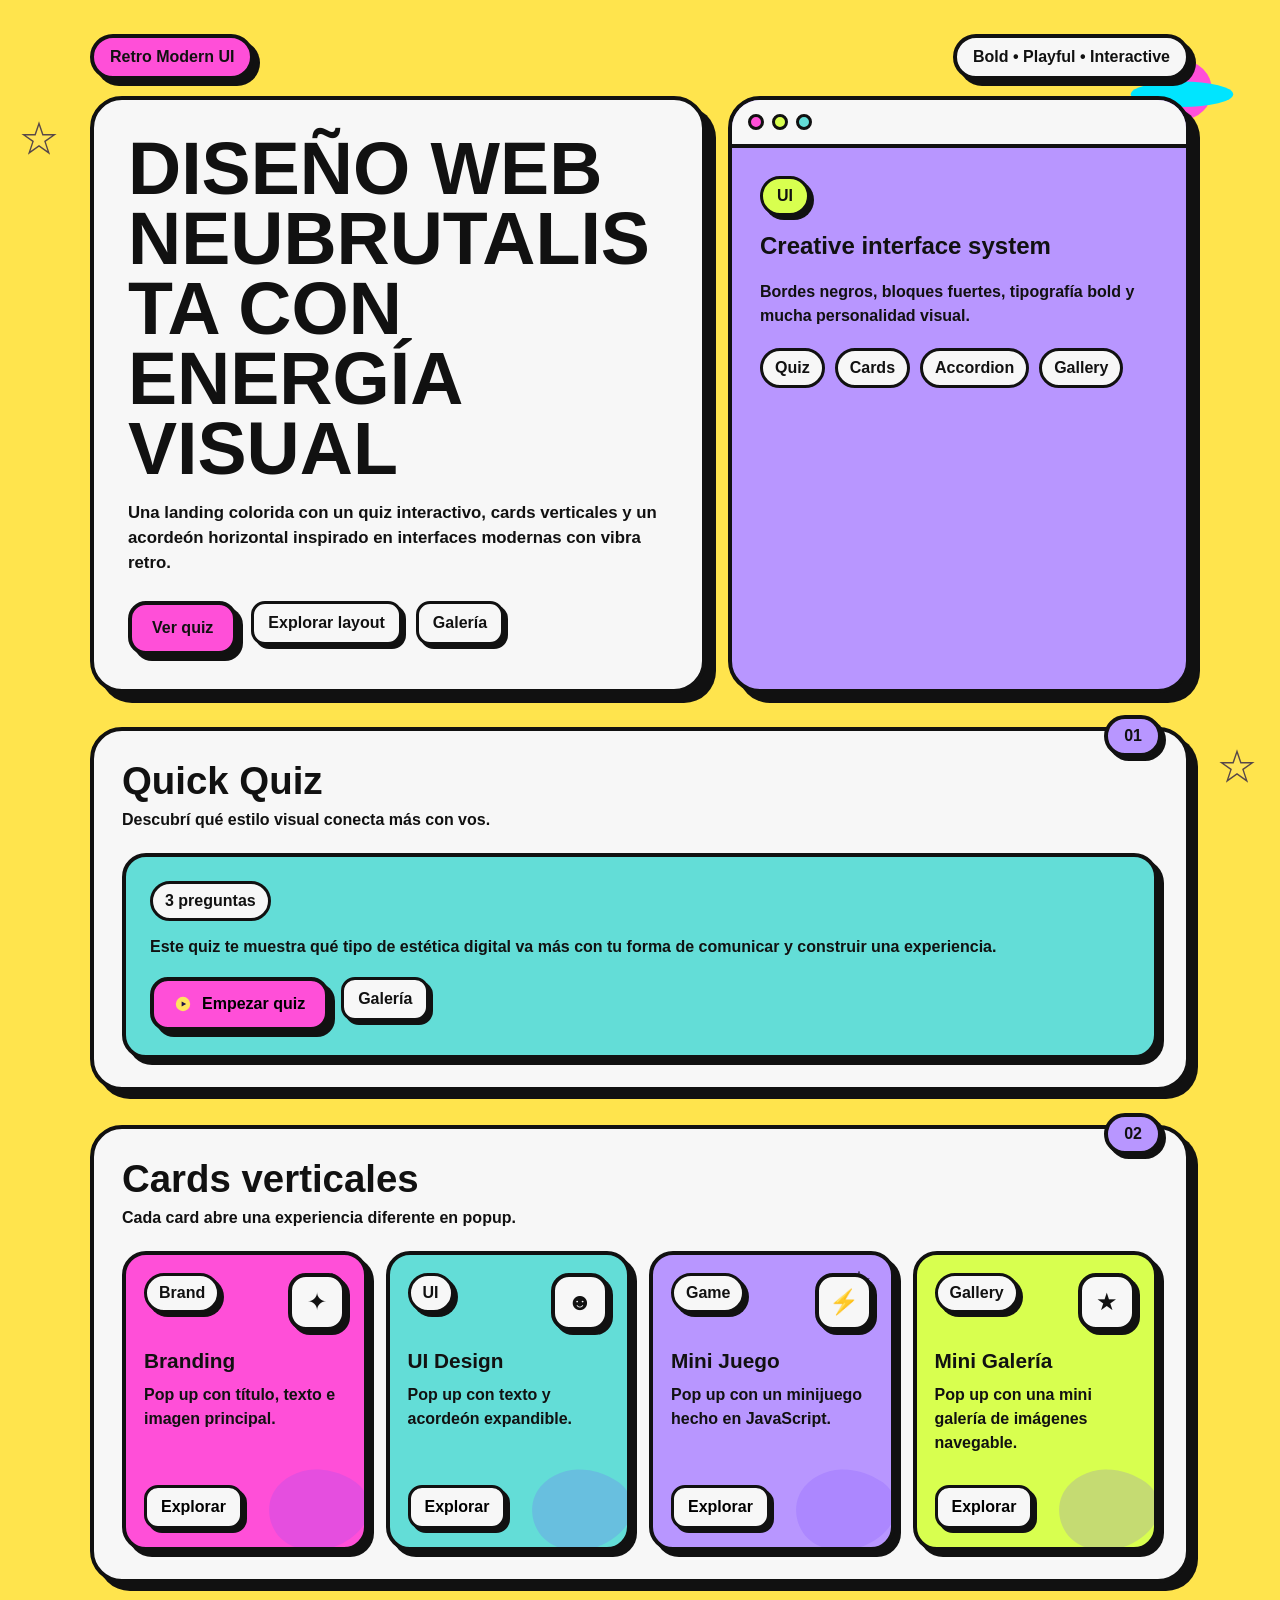
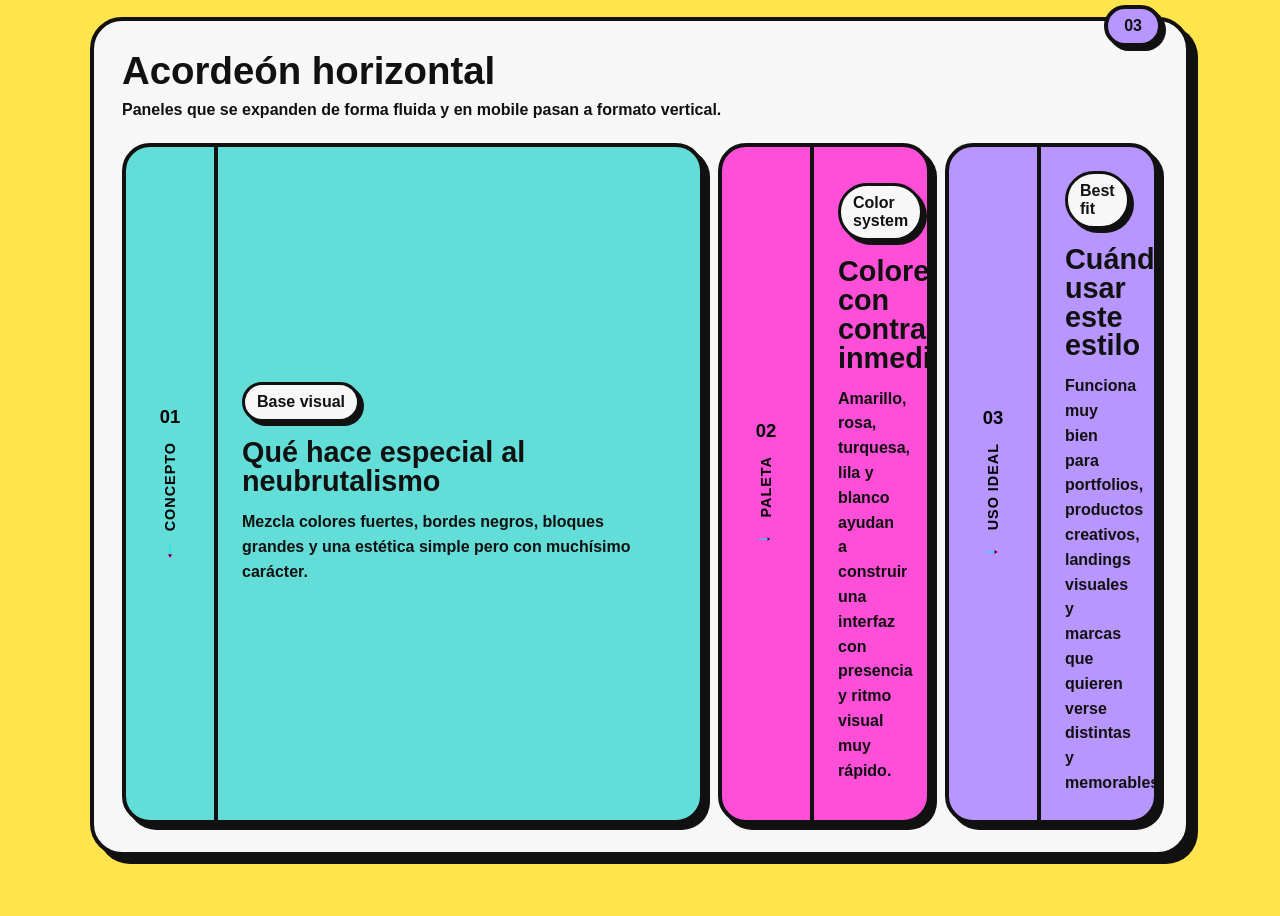
==== commit a0d37759: "Update index.html" ====
--- a/index.html
+++ b/index.html
@@ -4,13 +4,32 @@
     <meta charset="UTF-8" />
     <meta name="viewport" content="width=device-width, initial-scale=1.0" />
     <title>Neubrutalismo UI</title>
+    <meta
+      name="description"
+      content="Landing page interactiva con quiz, cards verticales, acordeón horizontal, mini juego y galería visual."
+    />
     <link rel="stylesheet" href="styles.css" />
   </head>
 
   <body>
-    <img src="assets/estrella.svg" alt="" class="star-deco star-1" />
-    <img src="assets/estrella.svg" alt="" class="star-deco star-2" />
-    <img src="assets/planeta.svg" alt="" class="planet-deco" />
+    <img
+      src="assets/estrella.svg"
+      alt=""
+      class="star-deco star-1"
+      aria-hidden="true"
+    />
+    <img
+      src="assets/estrella.svg"
+      alt=""
+      class="star-deco star-2"
+      aria-hidden="true"
+    />
+    <img
+      src="assets/planeta.svg"
+      alt=""
+      class="planet-deco"
+      aria-hidden="true"
+    />
 
     <header class="hero">
       <div class="hero-top">
@@ -29,14 +48,18 @@
 
           <div class="hero-actions">
             <a href="#quiz" class="btn-primary">Ver quiz</a>
-            <a href="#features" class="mini-btn hero-secondary">Explorar layout</a>
-            <a href="pages/galeria.html" class="mini-btn hero-gallery-btn">Galería</a>
+            <a href="#features" class="mini-btn hero-secondary"
+              >Explorar layout</a
+            >
+            <a href="pages/galeria.html" class="mini-btn hero-gallery-btn"
+              >Galería</a
+            >
           </div>
         </div>
 
         <div class="hero-card">
           <div class="hero-card-window">
-            <div class="window-bar">
+            <div class="window-bar" aria-hidden="true">
               <span></span>
               <span></span>
               <span></span>
@@ -44,13 +67,13 @@
 
             <div class="hero-card-content">
               <div class="sticker">UI</div>
-              <h3>Creative interface system</h3>
+              <h2>Creative interface system</h2>
               <p>
                 Bordes negros, bloques fuertes, tipografía bold y mucha
                 personalidad visual.
               </p>
 
-              <div class="mini-pills">
+              <div class="mini-pills" aria-label="Características">
                 <span>Quiz</span>
                 <span>Cards</span>
                 <span>Accordion</span>
@@ -67,9 +90,7 @@
       <section id="quiz" class="panel section quiz-section">
         <div class="section-tag">01</div>
         <h2>Quick Quiz</h2>
-        <p class="section-text">
-          Descubrí qué estilo visual conecta más con vos.
-        </p>
+        <p class="section-text">Descubrí qué estilo visual conecta más con vos.</p>
 
         <div class="quiz-shell">
           <div id="quizIntro" class="quiz-intro">
@@ -80,8 +101,13 @@
             </p>
 
             <div class="quiz-intro-actions">
-              <button id="startQuizBtn" class="btn-primary start-btn">
-                <img src="assets/play.svg" alt="" class="icon-play" />
+              <button id="startQuizBtn" class="btn-primary start-btn" type="button">
+                <img
+                  src="assets/play.svg"
+                  alt=""
+                  class="icon-play"
+                  aria-hidden="true"
+                />
                 <span>Empezar quiz</span>
               </button>
 
@@ -91,14 +117,18 @@
             </div>
           </div>
 
-          <div id="quizStepper" class="quiz-stepper hidden">
+          <div
+            id="quizStepper"
+            class="quiz-stepper hidden"
+            aria-live="polite"
+          >
             <div class="quiz-progress">
               <div class="quiz-progress-top">
                 <span id="questionCounter">Pregunta 1 de 3</span>
                 <span id="progressPercent">33%</span>
               </div>
 
-              <div class="progress-bar">
+              <div class="progress-bar" aria-hidden="true">
                 <div id="progressFill" class="progress-fill"></div>
               </div>
             </div>
@@ -107,20 +137,34 @@
               <h3 id="questionTitle"></h3>
               <div id="answersContainer" class="answers-container"></div>
 
-              <p id="quizError" class="quiz-error hidden">
-                <img src="assets/rayo.svg" alt="" class="icon-ray" />
+              <p id="quizError" class="quiz-error hidden" role="alert">
+                <img
+                  src="assets/rayo.svg"
+                  alt=""
+                  class="icon-ray"
+                  aria-hidden="true"
+                />
                 <span>Elegí una opción antes de continuar.</span>
               </p>
             </div>
 
             <div class="quiz-actions">
-              <button id="prevQuestionBtn" class="mini-btn secondary-btn hidden">
+              <button
+                id="prevQuestionBtn"
+                class="mini-btn secondary-btn hidden"
+                type="button"
+              >
                 Anterior
               </button>
 
-              <button id="nextQuestionBtn" class="btn-primary next-btn">
+              <button id="nextQuestionBtn" class="btn-primary next-btn" type="button">
                 <span>Siguiente</span>
-                <img src="assets/flecha.svg" alt="" class="icon-arrow" />
+                <img
+                  src="assets/flecha.svg"
+                  alt=""
+                  class="icon-arrow"
+                  aria-hidden="true"
+                />
               </button>
             </div>
           </div>
@@ -137,77 +181,125 @@
 
         <div class="vertical-cards">
           <article class="v-card">
-            <img src="assets/blob.svg" alt="" class="blob-bg" />
-            <img src="assets/estrella.svg" alt="" class="mini-star mini-star-1" />
+            <img
+              src="assets/blob.svg"
+              alt=""
+              class="blob-bg"
+              aria-hidden="true"
+            />
+            <img
+              src="assets/estrella.svg"
+              alt=""
+              class="mini-star mini-star-1"
+              aria-hidden="true"
+            />
 
             <div class="v-card-top">
               <span class="card-badge">Brand</span>
-              <div class="v-card-icon">✦</div>
+              <div class="v-card-icon" aria-hidden="true">✦</div>
             </div>
 
             <h3>Branding</h3>
-            <p>
-              Pop up con título, texto e imagen principal.
-            </p>
-
-            <button class="mini-btn feature-open-btn" data-modal="featureA">
+            <p>Pop up con título, texto e imagen principal.</p>
+
+            <button
+              class="mini-btn feature-open-btn"
+              data-modal="featureA"
+              type="button"
+            >
               Explorar
             </button>
           </article>
 
           <article class="v-card">
-            <img src="assets/blob.svg" alt="" class="blob-bg" />
-            <img src="assets/estrella.svg" alt="" class="mini-star mini-star-2" />
+            <img
+              src="assets/blob.svg"
+              alt=""
+              class="blob-bg"
+              aria-hidden="true"
+            />
+            <img
+              src="assets/estrella.svg"
+              alt=""
+              class="mini-star mini-star-2"
+              aria-hidden="true"
+            />
 
             <div class="v-card-top">
               <span class="card-badge">UI</span>
-              <div class="v-card-icon">☻</div>
+              <div class="v-card-icon" aria-hidden="true">☻</div>
             </div>
 
             <h3>UI Design</h3>
-            <p>
-              Pop up con texto y acordeón expandible.
-            </p>
-
-            <button class="mini-btn feature-open-btn" data-modal="featureB">
+            <p>Pop up con texto y acordeón expandible.</p>
+
+            <button
+              class="mini-btn feature-open-btn"
+              data-modal="featureB"
+              type="button"
+            >
               Explorar
             </button>
           </article>
 
           <article class="v-card">
-            <img src="assets/blob.svg" alt="" class="blob-bg" />
-            <img src="assets/estrella.svg" alt="" class="mini-star mini-star-3" />
+            <img
+              src="assets/blob.svg"
+              alt=""
+              class="blob-bg"
+              aria-hidden="true"
+            />
+            <img
+              src="assets/estrella.svg"
+              alt=""
+              class="mini-star mini-star-3"
+              aria-hidden="true"
+            />
 
             <div class="v-card-top">
               <span class="card-badge">Game</span>
-              <div class="v-card-icon">⚡</div>
+              <div class="v-card-icon" aria-hidden="true">⚡</div>
             </div>
 
             <h3>Mini Juego</h3>
-            <p>
-              Pop up con un minijuego hecho en JavaScript.
-            </p>
-
-            <button class="mini-btn feature-open-btn" data-modal="featureC">
+            <p>Pop up con un minijuego hecho en JavaScript.</p>
+
+            <button
+              class="mini-btn feature-open-btn"
+              data-modal="featureC"
+              type="button"
+            >
               Explorar
             </button>
           </article>
 
           <article class="v-card">
-            <img src="assets/blob.svg" alt="" class="blob-bg" />
-            <img src="assets/estrella.svg" alt="" class="mini-star mini-star-4" />
+            <img
+              src="assets/blob.svg"
+              alt=""
+              class="blob-bg"
+              aria-hidden="true"
+            />
+            <img
+              src="assets/estrella.svg"
+              alt=""
+              class="mini-star mini-star-4"
+              aria-hidden="true"
+            />
 
             <div class="v-card-top">
               <span class="card-badge">Gallery</span>
-              <div class="v-card-icon">★</div>
+              <div class="v-card-icon" aria-hidden="true">★</div>
             </div>
 
             <h3>Mini Galería</h3>
-            <p>
-              Pop up con una mini galería de imágenes navegable.
-            </p>
-
-            <button class="mini-btn feature-open-btn" data-modal="featureD">
+            <p>Pop up con una mini galería de imágenes navegable.</p>
+
+            <button
+              class="mini-btn feature-open-btn"
+              data-modal="featureD"
+              type="button"
+            >
               Explorar
             </button>
           </article>
@@ -219,7 +311,8 @@
         <div class="section-tag">03</div>
         <h2>Acordeón horizontal</h2>
         <p class="section-text">
-          Paneles que se expanden de forma fluida y en mobile pasan a formato vertical.
+          Paneles que se expanden de forma fluida y en mobile pasan a formato
+          vertical.
         </p>
 
         <div class="horizontal-accordion" id="horizontalAccordion">
@@ -227,7 +320,12 @@
             <button class="h-accordion-trigger" type="button">
               <span class="h-accordion-number">01</span>
               <span class="h-accordion-label">Concepto</span>
-              <img src="assets/flecha.svg" alt="" class="accordion-arrow" />
+              <img
+                src="assets/flecha.svg"
+                alt=""
+                class="accordion-arrow"
+                aria-hidden="true"
+              />
             </button>
 
             <div class="h-accordion-panel">
@@ -235,8 +333,8 @@
                 <span class="panel-pill">Base visual</span>
                 <h3>Qué hace especial al neubrutalismo</h3>
                 <p>
-                  Mezcla colores fuertes, bordes negros, bloques grandes y una estética
-                  simple pero con muchísimo carácter.
+                  Mezcla colores fuertes, bordes negros, bloques grandes y una
+                  estética simple pero con muchísimo carácter.
                 </p>
               </div>
             </div>
@@ -246,7 +344,12 @@
             <button class="h-accordion-trigger" type="button">
               <span class="h-accordion-number">02</span>
               <span class="h-accordion-label">Paleta</span>
-              <img src="assets/flecha.svg" alt="" class="accordion-arrow" />
+              <img
+                src="assets/flecha.svg"
+                alt=""
+                class="accordion-arrow"
+                aria-hidden="true"
+              />
             </button>
 
             <div class="h-accordion-panel">
@@ -254,8 +357,8 @@
                 <span class="panel-pill">Color system</span>
                 <h3>Colores con contraste inmediato</h3>
                 <p>
-                  Amarillo, rosa, turquesa, lila y blanco ayudan a construir una interfaz
-                  con presencia y ritmo visual muy rápido.
+                  Amarillo, rosa, turquesa, lila y blanco ayudan a construir una
+                  interfaz con presencia y ritmo visual muy rápido.
                 </p>
               </div>
             </div>
@@ -265,7 +368,12 @@
             <button class="h-accordion-trigger" type="button">
               <span class="h-accordion-number">03</span>
               <span class="h-accordion-label">Uso ideal</span>
-              <img src="assets/flecha.svg" alt="" class="accordion-arrow" />
+              <img
+                src="assets/flecha.svg"
+                alt=""
+                class="accordion-arrow"
+                aria-hidden="true"
+              />
             </button>
 
             <div class="h-accordion-panel">
@@ -273,8 +381,9 @@
                 <span class="panel-pill">Best fit</span>
                 <h3>Cuándo usar este estilo</h3>
                 <p>
-                  Funciona muy bien para portfolios, productos creativos, landings visuales
-                  y marcas que quieren verse distintas y memorables.
+                  Funciona muy bien para portfolios, productos creativos,
+                  landings visuales y marcas que quieren verse distintas y
+                  memorables.
                 </p>
               </div>
             </div>
@@ -284,11 +393,22 @@
     </main>
 
     <!-- MODAL QUIZ -->
-    <div id="quizModal" class="modal hidden">
+    <div
+      id="quizModal"
+      class="modal hidden"
+      role="dialog"
+      aria-modal="true"
+      aria-labelledby="modalResultTitle"
+    >
       <div id="modalBackdrop" class="modal-backdrop"></div>
 
       <div class="modal-card">
-        <button id="closeModalBtn" class="modal-close" aria-label="Cerrar">
+        <button
+          id="closeModalBtn"
+          class="modal-close"
+          type="button"
+          aria-label="Cerrar"
+        >
           ×
         </button>
 
@@ -297,21 +417,35 @@
         <p id="modalResultText"></p>
 
         <div class="modal-actions">
-          <button id="restartQuizBtn" class="btn-primary">
+          <button id="restartQuizBtn" class="btn-primary" type="button">
             Empezar de nuevo
           </button>
-          <button id="closeResultBtn" class="mini-btn">Cerrar</button>
+          <button id="closeResultBtn" class="mini-btn" type="button">
+            Cerrar
+          </button>
         </div>
       </div>
     </div>
 
     <!-- MODAL FEATURES -->
-    <div id="featureOverlay" class="modal hidden">
+    <div
+      id="featureOverlay"
+      class="modal hidden"
+      role="dialog"
+      aria-modal="true"
+      aria-label="Experiencias interactivas"
+    >
       <div class="modal-backdrop feature-backdrop"></div>
 
       <!-- A -->
       <div class="feature-modal hidden" id="featureA">
-        <button class="modal-close feature-close-btn" aria-label="Cerrar">×</button>
+        <button
+          class="modal-close feature-close-btn"
+          type="button"
+          aria-label="Cerrar"
+        >
+          ×
+        </button>
         <div class="modal-badge">Branding</div>
         <h3>Identidad con impacto</h3>
         <p>
@@ -320,17 +454,23 @@
         </p>
         <img
           src="images/IMG-20260408-WA0000.jpg"
-          alt="Imagen branding"
+          alt="Composición visual de branding"
           class="feature-image"
         />
         <div class="modal-actions">
-          <button class="mini-btn feature-close-btn">Cerrar</button>
+          <button class="mini-btn feature-close-btn" type="button">Cerrar</button>
         </div>
       </div>
 
       <!-- B -->
       <div class="feature-modal hidden" id="featureB">
-        <button class="modal-close feature-close-btn" aria-label="Cerrar">×</button>
+        <button
+          class="modal-close feature-close-btn"
+          type="button"
+          aria-label="Cerrar"
+        >
+          ×
+        </button>
         <div class="modal-badge">UI Design</div>
         <h3>Acordeón de contenido</h3>
         <p>
@@ -344,7 +484,8 @@
               Jerarquía visual
             </button>
             <div class="inner-accordion-content">
-              El contraste entre tamaños, color y spacing define el ritmo de una interfaz.
+              El contraste entre tamaños, color y spacing define el ritmo de una
+              interfaz.
             </div>
           </div>
 
@@ -353,7 +494,8 @@
               Componentes
             </button>
             <div class="inner-accordion-content">
-              Botones, cards y badges deben sentirse parte del mismo sistema visual.
+              Botones, cards y badges deben sentirse parte del mismo sistema
+              visual.
             </div>
           </div>
 
@@ -362,24 +504,29 @@
               Usabilidad
             </button>
             <div class="inner-accordion-content">
-              Una interfaz puede ser expresiva y seguir siendo clara, usable y consistente.
+              Una interfaz puede ser expresiva y seguir siendo clara, usable y
+              consistente.
             </div>
           </div>
         </div>
 
         <div class="modal-actions">
-          <button class="mini-btn feature-close-btn">Cerrar</button>
+          <button class="mini-btn feature-close-btn" type="button">Cerrar</button>
         </div>
       </div>
 
       <!-- C -->
       <div class="feature-modal hidden" id="featureC">
-        <button class="modal-close feature-close-btn" aria-label="Cerrar">×</button>
+        <button
+          class="modal-close feature-close-btn"
+          type="button"
+          aria-label="Cerrar"
+        >
+          ×
+        </button>
         <div class="modal-badge">Mini Game</div>
         <h3>Atrapá la estrella</h3>
-        <p>
-          Tocá el botón para sumar puntos. Tenés 10 segundos.
-        </p>
+        <p>Tocá el botón para sumar puntos. Tenés 10 segundos.</p>
 
         <div class="game-panel">
           <div class="game-stats">
@@ -388,22 +535,37 @@
           </div>
 
           <div class="game-area" id="gameArea">
-            <button id="gameTarget" class="game-target hidden" type="button">★</button>
+            <button
+              id="gameTarget"
+              class="game-target hidden"
+              type="button"
+              aria-label="Objetivo del juego"
+            >
+              ★
+            </button>
           </div>
 
           <div class="game-controls">
-            <button id="startGameBtn" class="btn-primary">Empezar juego</button>
+            <button id="startGameBtn" class="btn-primary" type="button">
+              Empezar juego
+            </button>
           </div>
         </div>
 
         <div class="modal-actions">
-          <button class="mini-btn feature-close-btn">Cerrar</button>
+          <button class="mini-btn feature-close-btn" type="button">Cerrar</button>
         </div>
       </div>
 
       <!-- D -->
       <div class="feature-modal hidden" id="featureD">
-        <button class="modal-close feature-close-btn" aria-label="Cerrar">×</button>
+        <button
+          class="modal-close feature-close-btn"
+          type="button"
+          aria-label="Cerrar"
+        >
+          ×
+        </button>
         <div class="modal-badge">Mini Gallery</div>
         <h3>Preview rápido</h3>
         <p>
@@ -411,21 +573,39 @@
         </p>
 
         <div class="mini-gallery">
-          <button id="miniPrevBtn" class="gallery-nav small-nav" type="button">←</button>
+          <button
+            id="miniPrevBtn"
+            class="gallery-nav small-nav"
+            type="button"
+            aria-label="Imagen anterior"
+          >
+            ←
+          </button>
 
           <div class="mini-gallery-frame">
-            <img id="miniGalleryImage" src="images/IMG-20260408-WA0001.jpg" alt="Mini galería" />
-          </div>
-
-          <button id="miniNextBtn" class="gallery-nav small-nav" type="button">→</button>
+            <img
+              id="miniGalleryImage"
+              src="images/IMG-20260408-WA0001.jpg"
+              alt="Mini galería"
+            />
+          </div>
+
+          <button
+            id="miniNextBtn"
+            class="gallery-nav small-nav"
+            type="button"
+            aria-label="Imagen siguiente"
+          >
+            →
+          </button>
         </div>
 
         <div class="modal-actions">
-          <button class="mini-btn feature-close-btn">Cerrar</button>
+          <button class="mini-btn feature-close-btn" type="button">Cerrar</button>
         </div>
       </div>
     </div>
 
     <script src="app.js"></script>
   </body>
-</html>+  </html>
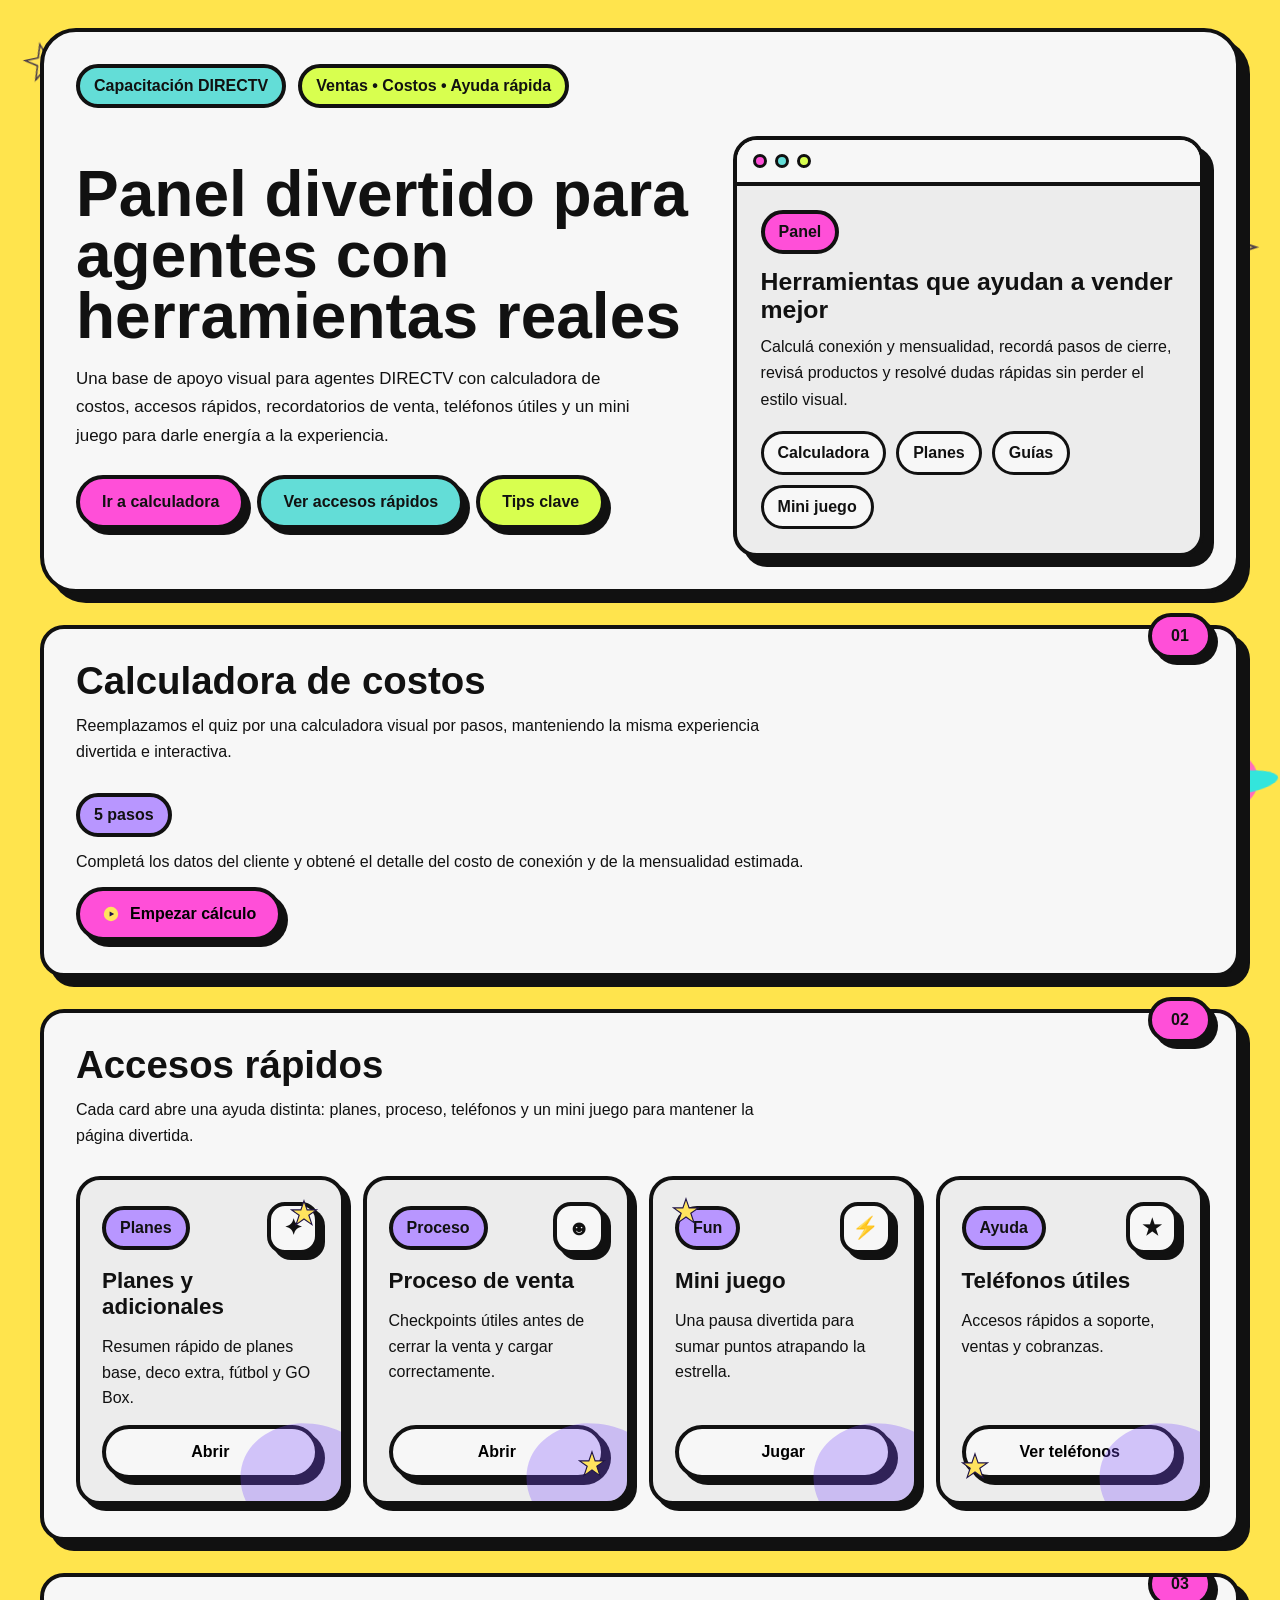
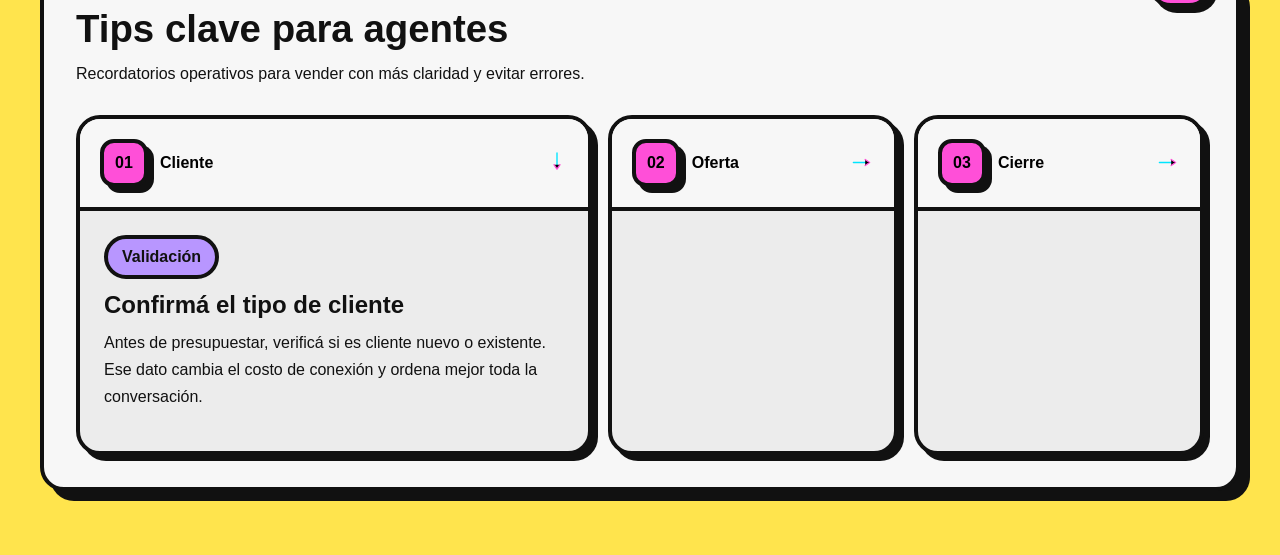
==== commit df87b12b: "Update index.html" ====
--- a/index.html
+++ b/index.html
@@ -3,57 +3,38 @@
   <head>
     <meta charset="UTF-8" />
     <meta name="viewport" content="width=device-width, initial-scale=1.0" />
-    <title>Neubrutalismo UI</title>
+    <title>Capacitación DIRECTV | Panel Interactivo</title>
     <meta
       name="description"
-      content="Landing page interactiva con quiz, cards verticales, acordeón horizontal, mini juego y galería visual."
+      content="Panel interactivo de capacitación para agentes DIRECTV con calculadora de costos, accesos rápidos, mini juego y teléfonos útiles."
     />
     <link rel="stylesheet" href="styles.css" />
   </head>
 
   <body>
-    <img
-      src="assets/estrella.svg"
-      alt=""
-      class="star-deco star-1"
-      aria-hidden="true"
-    />
-    <img
-      src="assets/estrella.svg"
-      alt=""
-      class="star-deco star-2"
-      aria-hidden="true"
-    />
-    <img
-      src="assets/planeta.svg"
-      alt=""
-      class="planet-deco"
-      aria-hidden="true"
-    />
+    <img src="assets/estrella.svg" alt="" class="star-deco star-1" aria-hidden="true" />
+    <img src="assets/estrella.svg" alt="" class="star-deco star-2" aria-hidden="true" />
+    <img src="assets/planeta.svg" alt="" class="planet-deco" aria-hidden="true" />
 
     <header class="hero">
       <div class="hero-top">
-        <span class="hero-badge">Retro Modern UI</span>
-        <span class="hero-chip">Bold • Playful • Interactive</span>
+        <span class="hero-badge">Capacitación DIRECTV</span>
+        <span class="hero-chip">Ventas • Costos • Ayuda rápida</span>
       </div>
 
       <div class="hero-grid">
         <div class="hero-copy">
-          <h1>Diseño web neubrutalista con energía visual</h1>
+          <h1>Panel divertido para agentes con herramientas reales</h1>
           <p>
-            Una landing colorida con un quiz interactivo, cards verticales y un
-            acordeón horizontal inspirado en interfaces modernas con vibra
-            retro.
+            Una base de apoyo visual para agentes DIRECTV con calculadora de costos,
+            accesos rápidos, recordatorios de venta, teléfonos útiles y un mini juego
+            para darle energía a la experiencia.
           </p>
 
           <div class="hero-actions">
-            <a href="#quiz" class="btn-primary">Ver quiz</a>
-            <a href="#features" class="mini-btn hero-secondary"
-              >Explorar layout</a
-            >
-            <a href="pages/galeria.html" class="mini-btn hero-gallery-btn"
-              >Galería</a
-            >
+            <a href="#calculator" class="btn-primary">Ir a calculadora</a>
+            <a href="#features" class="mini-btn hero-secondary">Ver accesos rápidos</a>
+            <a href="#tips" class="mini-btn hero-gallery-btn">Tips clave</a>
           </div>
         </div>
 
@@ -66,18 +47,18 @@
             </div>
 
             <div class="hero-card-content">
-              <div class="sticker">UI</div>
-              <h2>Creative interface system</h2>
+              <div class="sticker">Panel</div>
+              <h2>Herramientas que ayudan a vender mejor</h2>
               <p>
-                Bordes negros, bloques fuertes, tipografía bold y mucha
-                personalidad visual.
+                Calculá conexión y mensualidad, recordá pasos de cierre, revisá
+                productos y resolvé dudas rápidas sin perder el estilo visual.
               </p>
 
-              <div class="mini-pills" aria-label="Características">
-                <span>Quiz</span>
-                <span>Cards</span>
-                <span>Accordion</span>
-                <span>Gallery</span>
+              <div class="mini-pills">
+                <span>Calculadora</span>
+                <span>Planes</span>
+                <span>Guías</span>
+                <span>Mini juego</span>
               </div>
             </div>
           </div>
@@ -86,255 +67,210 @@
     </header>
 
     <main class="container">
-      <!-- QUIZ -->
-      <section id="quiz" class="panel section quiz-section">
+      <!-- CALCULADORA -->
+      <section id="calculator" class="panel section calculator-section">
         <div class="section-tag">01</div>
-        <h2>Quick Quiz</h2>
-        <p class="section-text">Descubrí qué estilo visual conecta más con vos.</p>
-
-        <div class="quiz-shell">
-          <div id="quizIntro" class="quiz-intro">
-            <div class="intro-badge">3 preguntas</div>
+        <h2>Calculadora de costos</h2>
+        <p class="section-text">
+          Reemplazamos el quiz por una calculadora visual por pasos, manteniendo la misma
+          experiencia divertida e interactiva.
+        </p>
+
+        <div class="calculator-shell">
+          <div id="calcIntro" class="calc-intro">
+            <div class="intro-badge">5 pasos</div>
             <p>
-              Este quiz te muestra qué tipo de estética digital va más con tu
-              forma de comunicar y construir una experiencia.
+              Completá los datos del cliente y obtené el detalle del costo de conexión
+              y de la mensualidad estimada.
             </p>
 
-            <div class="quiz-intro-actions">
-              <button id="startQuizBtn" class="btn-primary start-btn" type="button">
-                <img
-                  src="assets/play.svg"
-                  alt=""
-                  class="icon-play"
-                  aria-hidden="true"
-                />
-                <span>Empezar quiz</span>
+            <div class="calc-intro-actions">
+              <button id="startCalcBtn" class="btn-primary start-btn" type="button">
+                <img src="assets/play.svg" alt="" class="icon-play" aria-hidden="true" />
+                <span>Empezar cálculo</span>
               </button>
-
-              <a href="pages/galeria.html" class="mini-btn intro-gallery-btn">
-                Galería
-              </a>
-            </div>
-          </div>
-
-          <div
-            id="quizStepper"
-            class="quiz-stepper hidden"
-            aria-live="polite"
-          >
-            <div class="quiz-progress">
-              <div class="quiz-progress-top">
-                <span id="questionCounter">Pregunta 1 de 3</span>
-                <span id="progressPercent">33%</span>
+            </div>
+          </div>
+
+          <div id="calcStepper" class="calc-stepper hidden" aria-live="polite">
+            <div class="calc-progress">
+              <div class="calc-progress-top">
+                <span id="calcQuestionCounter">Paso 1 de 5</span>
+                <span id="calcProgressPercent">20%</span>
               </div>
 
               <div class="progress-bar" aria-hidden="true">
-                <div id="progressFill" class="progress-fill"></div>
-              </div>
-            </div>
-
-            <div id="quizCard" class="question-card step-question">
-              <h3 id="questionTitle"></h3>
-              <div id="answersContainer" class="answers-container"></div>
-
-              <p id="quizError" class="quiz-error hidden" role="alert">
-                <img
-                  src="assets/rayo.svg"
-                  alt=""
-                  class="icon-ray"
-                  aria-hidden="true"
-                />
+                <div id="calcProgressFill" class="progress-fill"></div>
+              </div>
+            </div>
+
+            <div id="calcCard" class="question-card step-question">
+              <h3 id="calcQuestionTitle"></h3>
+              <div id="calcAnswersContainer" class="answers-container"></div>
+
+              <p id="calcError" class="quiz-error hidden" role="alert">
+                <img src="assets/rayo.svg" alt="" class="icon-ray" aria-hidden="true" />
                 <span>Elegí una opción antes de continuar.</span>
               </p>
             </div>
 
             <div class="quiz-actions">
               <button
-                id="prevQuestionBtn"
+                id="prevCalcBtn"
                 class="mini-btn secondary-btn hidden"
                 type="button"
               >
                 Anterior
               </button>
 
-              <button id="nextQuestionBtn" class="btn-primary next-btn" type="button">
+              <button id="nextCalcBtn" class="btn-primary next-btn" type="button">
                 <span>Siguiente</span>
-                <img
-                  src="assets/flecha.svg"
-                  alt=""
-                  class="icon-arrow"
-                  aria-hidden="true"
-                />
+                <img src="assets/flecha.svg" alt="" class="icon-arrow" aria-hidden="true" />
               </button>
             </div>
           </div>
+
+          <div id="calcResult" class="calc-result hidden">
+            <div class="result-top">
+              <div class="modal-badge">Resultado</div>
+              <button id="restartCalcBtn" class="mini-btn" type="button">
+                Calcular de nuevo
+              </button>
+            </div>
+
+            <h3>Resumen del costo estimado</h3>
+
+            <div class="result-grid">
+              <div class="result-box">
+                <span class="result-label">Costo de conexión</span>
+                <strong id="installationCost">$0</strong>
+              </div>
+
+              <div class="result-box">
+                <span class="result-label">Mensual estimado</span>
+                <strong id="monthlyCost">$0</strong>
+              </div>
+            </div>
+
+            <div class="result-breakdown">
+              <h4>Detalle del cálculo</h4>
+              <ul id="resultBreakdownList"></ul>
+            </div>
+          </div>
         </div>
       </section>
 
-      <!-- CARDS -->
+      <!-- ACCESOS RÁPIDOS -->
       <section id="features" class="panel section vertical-cards-section">
         <div class="section-tag">02</div>
-        <h2>Cards verticales</h2>
+        <h2>Accesos rápidos</h2>
         <p class="section-text">
-          Cada card abre una experiencia diferente en popup.
+          Cada card abre una ayuda distinta: planes, proceso, teléfonos y un mini juego
+          para mantener la página divertida.
         </p>
 
         <div class="vertical-cards">
           <article class="v-card">
-            <img
-              src="assets/blob.svg"
-              alt=""
-              class="blob-bg"
-              aria-hidden="true"
-            />
-            <img
-              src="assets/estrella.svg"
-              alt=""
-              class="mini-star mini-star-1"
-              aria-hidden="true"
-            />
+            <img src="assets/blob.svg" alt="" class="blob-bg" aria-hidden="true" />
+            <img src="assets/estrella.svg" alt="" class="mini-star mini-star-1" aria-hidden="true" />
 
             <div class="v-card-top">
-              <span class="card-badge">Brand</span>
+              <span class="card-badge">Planes</span>
               <div class="v-card-icon" aria-hidden="true">✦</div>
             </div>
 
-            <h3>Branding</h3>
-            <p>Pop up con título, texto e imagen principal.</p>
-
-            <button
-              class="mini-btn feature-open-btn"
-              data-modal="featureA"
-              type="button"
-            >
-              Explorar
+            <h3>Planes y adicionales</h3>
+            <p>
+              Resumen rápido de planes base, deco extra, fútbol y GO Box.
+            </p>
+
+            <button class="mini-btn feature-open-btn" data-modal="featureA" type="button">
+              Abrir
             </button>
           </article>
 
           <article class="v-card">
-            <img
-              src="assets/blob.svg"
-              alt=""
-              class="blob-bg"
-              aria-hidden="true"
-            />
-            <img
-              src="assets/estrella.svg"
-              alt=""
-              class="mini-star mini-star-2"
-              aria-hidden="true"
-            />
+            <img src="assets/blob.svg" alt="" class="blob-bg" aria-hidden="true" />
+            <img src="assets/estrella.svg" alt="" class="mini-star mini-star-2" aria-hidden="true" />
 
             <div class="v-card-top">
-              <span class="card-badge">UI</span>
+              <span class="card-badge">Proceso</span>
               <div class="v-card-icon" aria-hidden="true">☻</div>
             </div>
 
-            <h3>UI Design</h3>
-            <p>Pop up con texto y acordeón expandible.</p>
-
-            <button
-              class="mini-btn feature-open-btn"
-              data-modal="featureB"
-              type="button"
-            >
-              Explorar
+            <h3>Proceso de venta</h3>
+            <p>
+              Checkpoints útiles antes de cerrar la venta y cargar correctamente.
+            </p>
+
+            <button class="mini-btn feature-open-btn" data-modal="featureB" type="button">
+              Abrir
             </button>
           </article>
 
           <article class="v-card">
-            <img
-              src="assets/blob.svg"
-              alt=""
-              class="blob-bg"
-              aria-hidden="true"
-            />
-            <img
-              src="assets/estrella.svg"
-              alt=""
-              class="mini-star mini-star-3"
-              aria-hidden="true"
-            />
+            <img src="assets/blob.svg" alt="" class="blob-bg" aria-hidden="true" />
+            <img src="assets/estrella.svg" alt="" class="mini-star mini-star-3" aria-hidden="true" />
 
             <div class="v-card-top">
-              <span class="card-badge">Game</span>
+              <span class="card-badge">Fun</span>
               <div class="v-card-icon" aria-hidden="true">⚡</div>
             </div>
 
-            <h3>Mini Juego</h3>
-            <p>Pop up con un minijuego hecho en JavaScript.</p>
-
-            <button
-              class="mini-btn feature-open-btn"
-              data-modal="featureC"
-              type="button"
-            >
-              Explorar
+            <h3>Mini juego</h3>
+            <p>
+              Una pausa divertida para sumar puntos atrapando la estrella.
+            </p>
+
+            <button class="mini-btn feature-open-btn" data-modal="featureC" type="button">
+              Jugar
             </button>
           </article>
 
           <article class="v-card">
-            <img
-              src="assets/blob.svg"
-              alt=""
-              class="blob-bg"
-              aria-hidden="true"
-            />
-            <img
-              src="assets/estrella.svg"
-              alt=""
-              class="mini-star mini-star-4"
-              aria-hidden="true"
-            />
+            <img src="assets/blob.svg" alt="" class="blob-bg" aria-hidden="true" />
+            <img src="assets/estrella.svg" alt="" class="mini-star mini-star-4" aria-hidden="true" />
 
             <div class="v-card-top">
-              <span class="card-badge">Gallery</span>
+              <span class="card-badge">Ayuda</span>
               <div class="v-card-icon" aria-hidden="true">★</div>
             </div>
 
-            <h3>Mini Galería</h3>
-            <p>Pop up con una mini galería de imágenes navegable.</p>
-
-            <button
-              class="mini-btn feature-open-btn"
-              data-modal="featureD"
-              type="button"
-            >
-              Explorar
+            <h3>Teléfonos útiles</h3>
+            <p>
+              Accesos rápidos a soporte, ventas y cobranzas.
+            </p>
+
+            <button class="mini-btn feature-open-btn" data-modal="featureD" type="button">
+              Ver teléfonos
             </button>
           </article>
         </div>
       </section>
 
-      <!-- ACORDEÓN HORIZONTAL -->
-      <section class="panel section accordion-section">
+      <!-- TIPS -->
+      <section id="tips" class="panel section accordion-section">
         <div class="section-tag">03</div>
-        <h2>Acordeón horizontal</h2>
+        <h2>Tips clave para agentes</h2>
         <p class="section-text">
-          Paneles que se expanden de forma fluida y en mobile pasan a formato
-          vertical.
+          Recordatorios operativos para vender con más claridad y evitar errores.
         </p>
 
         <div class="horizontal-accordion" id="horizontalAccordion">
           <article class="h-accordion-item active" data-index="0">
             <button class="h-accordion-trigger" type="button">
               <span class="h-accordion-number">01</span>
-              <span class="h-accordion-label">Concepto</span>
-              <img
-                src="assets/flecha.svg"
-                alt=""
-                class="accordion-arrow"
-                aria-hidden="true"
-              />
+              <span class="h-accordion-label">Cliente</span>
+              <img src="assets/flecha.svg" alt="" class="accordion-arrow" aria-hidden="true" />
             </button>
 
             <div class="h-accordion-panel">
               <div class="panel-inner">
-                <span class="panel-pill">Base visual</span>
-                <h3>Qué hace especial al neubrutalismo</h3>
+                <span class="panel-pill">Validación</span>
+                <h3>Confirmá el tipo de cliente</h3>
                 <p>
-                  Mezcla colores fuertes, bordes negros, bloques grandes y una
-                  estética simple pero con muchísimo carácter.
+                  Antes de presupuestar, verificá si es cliente nuevo o existente.
+                  Ese dato cambia el costo de conexión y ordena mejor toda la conversación.
                 </p>
               </div>
             </div>
@@ -343,22 +279,17 @@
           <article class="h-accordion-item" data-index="1">
             <button class="h-accordion-trigger" type="button">
               <span class="h-accordion-number">02</span>
-              <span class="h-accordion-label">Paleta</span>
-              <img
-                src="assets/flecha.svg"
-                alt=""
-                class="accordion-arrow"
-                aria-hidden="true"
-              />
+              <span class="h-accordion-label">Oferta</span>
+              <img src="assets/flecha.svg" alt="" class="accordion-arrow" aria-hidden="true" />
             </button>
 
             <div class="h-accordion-panel">
               <div class="panel-inner">
-                <span class="panel-pill">Color system</span>
-                <h3>Colores con contraste inmediato</h3>
+                <span class="panel-pill">Presentación</span>
+                <h3>Explicá el armado del costo</h3>
                 <p>
-                  Amarillo, rosa, turquesa, lila y blanco ayudan a construir una
-                  interfaz con presencia y ritmo visual muy rápido.
+                  Separá claramente conexión, plan base, decos extra y adicionales.
+                  Cuando el cliente entiende el detalle, baja la fricción.
                 </p>
               </div>
             </div>
@@ -367,23 +298,17 @@
           <article class="h-accordion-item" data-index="2">
             <button class="h-accordion-trigger" type="button">
               <span class="h-accordion-number">03</span>
-              <span class="h-accordion-label">Uso ideal</span>
-              <img
-                src="assets/flecha.svg"
-                alt=""
-                class="accordion-arrow"
-                aria-hidden="true"
-              />
+              <span class="h-accordion-label">Cierre</span>
+              <img src="assets/flecha.svg" alt="" class="accordion-arrow" aria-hidden="true" />
             </button>
 
             <div class="h-accordion-panel">
               <div class="panel-inner">
-                <span class="panel-pill">Best fit</span>
-                <h3>Cuándo usar este estilo</h3>
+                <span class="panel-pill">Checklist</span>
+                <h3>No cierres sin revisar esto</h3>
                 <p>
-                  Funciona muy bien para portfolios, productos creativos,
-                  landings visuales y marcas que quieren verse distintas y
-                  memorables.
+                  Dirección, horario, cantidad de decos, plan elegido, adicionales
+                  y datos del titular. Un cierre prolijo evita retrabajo.
                 </p>
               </div>
             </div>
@@ -391,41 +316,6 @@
         </div>
       </section>
     </main>
-
-    <!-- MODAL QUIZ -->
-    <div
-      id="quizModal"
-      class="modal hidden"
-      role="dialog"
-      aria-modal="true"
-      aria-labelledby="modalResultTitle"
-    >
-      <div id="modalBackdrop" class="modal-backdrop"></div>
-
-      <div class="modal-card">
-        <button
-          id="closeModalBtn"
-          class="modal-close"
-          type="button"
-          aria-label="Cerrar"
-        >
-          ×
-        </button>
-
-        <div class="modal-badge">Resultado</div>
-        <h3 id="modalResultTitle"></h3>
-        <p id="modalResultText"></p>
-
-        <div class="modal-actions">
-          <button id="restartQuizBtn" class="btn-primary" type="button">
-            Empezar de nuevo
-          </button>
-          <button id="closeResultBtn" class="mini-btn" type="button">
-            Cerrar
-          </button>
-        </div>
-      </div>
-    </div>
 
     <!-- MODAL FEATURES -->
     <div
@@ -433,30 +323,41 @@
       class="modal hidden"
       role="dialog"
       aria-modal="true"
-      aria-label="Experiencias interactivas"
+      aria-label="Accesos rápidos"
     >
       <div class="modal-backdrop feature-backdrop"></div>
 
       <!-- A -->
       <div class="feature-modal hidden" id="featureA">
-        <button
-          class="modal-close feature-close-btn"
-          type="button"
-          aria-label="Cerrar"
-        >
+        <button class="modal-close feature-close-btn" type="button" aria-label="Cerrar">
           ×
         </button>
-        <div class="modal-badge">Branding</div>
-        <h3>Identidad con impacto</h3>
+
+        <div class="modal-badge">Planes</div>
+        <h3>Resumen rápido de productos</h3>
         <p>
-          Un sistema visual fuerte combina color, forma, jerarquía y repetición.
-          Este popup muestra contenido editorial con una imagen destacada.
+          Este bloque sirve como apoyo rápido en la conversación comercial.
         </p>
-        <img
-          src="images/IMG-20260408-WA0000.jpg"
-          alt="Composición visual de branding"
-          class="feature-image"
-        />
+
+        <div class="info-grid">
+          <div class="info-box">
+            <h4>Plan Bronce</h4>
+            <p>Plan base económico para ofrecer una opción de entrada.</p>
+          </div>
+          <div class="info-box">
+            <h4>Plan Plata</h4>
+            <p>Opción media con mejor equilibrio entre costo y valor percibido.</p>
+          </div>
+          <div class="info-box">
+            <h4>Plan Oro</h4>
+            <p>Plan más robusto para clientes que buscan experiencia más completa.</p>
+          </div>
+          <div class="info-box">
+            <h4>Adicionales</h4>
+            <p>Fútbol, GO Box y decos extra modifican el total final.</p>
+          </div>
+        </div>
+
         <div class="modal-actions">
           <button class="mini-btn feature-close-btn" type="button">Cerrar</button>
         </div>
@@ -464,48 +365,54 @@
 
       <!-- B -->
       <div class="feature-modal hidden" id="featureB">
-        <button
-          class="modal-close feature-close-btn"
-          type="button"
-          aria-label="Cerrar"
-        >
+        <button class="modal-close feature-close-btn" type="button" aria-label="Cerrar">
           ×
         </button>
-        <div class="modal-badge">UI Design</div>
-        <h3>Acordeón de contenido</h3>
+
+        <div class="modal-badge">Proceso</div>
+        <h3>Guía rápida de cierre</h3>
         <p>
-          Este módulo muestra bloques de información con acordeón dentro del
-          popup.
+          Acordeón interno con los pasos que más ayudan a ordenar la gestión.
         </p>
 
         <div class="inner-accordion">
           <div class="inner-accordion-item active">
             <button class="inner-accordion-trigger" type="button">
-              Jerarquía visual
+              1. Detectar necesidad
             </button>
             <div class="inner-accordion-content">
-              El contraste entre tamaños, color y spacing define el ritmo de una
-              interfaz.
+              Confirmá qué busca el cliente, cuántos televisores quiere conectar
+              y si prioriza precio o contenido.
             </div>
           </div>
 
           <div class="inner-accordion-item">
             <button class="inner-accordion-trigger" type="button">
-              Componentes
+              2. Presentar propuesta
             </button>
             <div class="inner-accordion-content">
-              Botones, cards y badges deben sentirse parte del mismo sistema
-              visual.
+              Explicá plan, adicionales, costo de conexión y mensualidad sin mezclar
+              conceptos.
             </div>
           </div>
 
           <div class="inner-accordion-item">
             <button class="inner-accordion-trigger" type="button">
-              Usabilidad
+              3. Validar datos
             </button>
             <div class="inner-accordion-content">
-              Una interfaz puede ser expresiva y seguir siendo clara, usable y
-              consistente.
+              Revisá nombre del titular, documento, dirección, contacto y horario
+              disponible para instalación.
+            </div>
+          </div>
+
+          <div class="inner-accordion-item">
+            <button class="inner-accordion-trigger" type="button">
+              4. Cerrar y confirmar
+            </button>
+            <div class="inner-accordion-content">
+              Repetí al cliente el detalle final antes de cerrar: plan, adicionales,
+              cantidad de decos y costo total estimado.
             </div>
           </div>
         </div>
@@ -517,16 +424,15 @@
 
       <!-- C -->
       <div class="feature-modal hidden" id="featureC">
-        <button
-          class="modal-close feature-close-btn"
-          type="button"
-          aria-label="Cerrar"
-        >
+        <button class="modal-close feature-close-btn" type="button" aria-label="Cerrar">
           ×
         </button>
-        <div class="modal-badge">Mini Game</div>
+
+        <div class="modal-badge">Mini juego</div>
         <h3>Atrapá la estrella</h3>
-        <p>Tocá el botón para sumar puntos. Tenés 10 segundos.</p>
+        <p>
+          Hacé clic sobre la estrella todas las veces que puedas en 10 segundos.
+        </p>
 
         <div class="game-panel">
           <div class="game-stats">
@@ -550,6 +456,8 @@
               Empezar juego
             </button>
           </div>
+
+          <div id="gameResult" class="game-result hidden"></div>
         </div>
 
         <div class="modal-actions">
@@ -559,45 +467,32 @@
 
       <!-- D -->
       <div class="feature-modal hidden" id="featureD">
-        <button
-          class="modal-close feature-close-btn"
-          type="button"
-          aria-label="Cerrar"
-        >
+        <button class="modal-close feature-close-btn" type="button" aria-label="Cerrar">
           ×
         </button>
-        <div class="modal-badge">Mini Gallery</div>
-        <h3>Preview rápido</h3>
-        <p>
-          Una mini galería dentro del popup con navegación anterior y siguiente.
-        </p>
-
-        <div class="mini-gallery">
-          <button
-            id="miniPrevBtn"
-            class="gallery-nav small-nav"
-            type="button"
-            aria-label="Imagen anterior"
-          >
-            ←
-          </button>
-
-          <div class="mini-gallery-frame">
-            <img
-              id="miniGalleryImage"
-              src="images/IMG-20260408-WA0001.jpg"
-              alt="Mini galería"
-            />
-          </div>
-
-          <button
-            id="miniNextBtn"
-            class="gallery-nav small-nav"
-            type="button"
-            aria-label="Imagen siguiente"
-          >
-            →
-          </button>
+
+        <div class="modal-badge">Teléfonos útiles</div>
+        <h3>Contactos rápidos</h3>
+        <p>Bloque visual para tener a mano los números más usados.</p>
+
+        <div class="phones-grid">
+          <a href="tel:08001234567" class="phone-card">
+            <span class="phone-tag">Soporte</span>
+            <strong>0800 123 4567</strong>
+            <span>Soporte técnico</span>
+          </a>
+
+          <a href="tel:08007654321" class="phone-card">
+            <span class="phone-tag">Ventas</span>
+            <strong>0800 765 4321</strong>
+            <span>Ventas / Altas</span>
+          </a>
+
+          <a href="tel:08001112222" class="phone-card">
+            <span class="phone-tag">Cobranzas</span>
+            <strong>0800 111 2222</strong>
+            <span>Pagos y cobranzas</span>
+          </a>
         </div>
 
         <div class="modal-actions">
--- a/styles.css
+++ b/styles.css
@@ -10,7 +10,10 @@
   --shadow: 6px 6px 0 var(--black);
   --shadow-lg: 10px 10px 0 var(--black);
   --radius: 24px;
+  --radius-sm: 16px;
   --border: 4px solid var(--black);
+  --max-width: 1200px;
+  --transition: 180ms ease;
 }
 
 * {
@@ -30,11 +33,20 @@
   overflow-x: hidden;
 }
 
-h1,
-h2,
-h3,
-p {
-  margin-top: 0;
+img {
+  max-width: 100%;
+  display: block;
+}
+
+button,
+a {
+  font: inherit;
+}
+
+button {
+  cursor: pointer;
+  border: none;
+  background: none;
 }
 
 a {
@@ -42,1064 +54,867 @@
   text-decoration: none;
 }
 
-button {
-  font: inherit;
-}
-
-img {
-  max-width: 100%;
-}
-
 .hidden {
   display: none !important;
 }
 
-/* DECORACIÓN */
+.container {
+  width: min(calc(100% - 32px), var(--max-width));
+  margin: 0 auto 64px;
+}
+
+.panel {
+  background: var(--white);
+  border: var(--border);
+  border-radius: var(--radius);
+  box-shadow: var(--shadow-lg);
+}
+
+.section {
+  position: relative;
+  padding: 32px;
+  margin-bottom: 32px;
+}
+
+.section-tag {
+  position: absolute;
+  top: -16px;
+  right: 24px;
+  min-width: 64px;
+  text-align: center;
+  padding: 10px 16px;
+  background: var(--pink);
+  color: var(--black);
+  border: var(--border);
+  border-radius: 999px;
+  font-weight: 800;
+  box-shadow: var(--shadow);
+}
+
+.section h2 {
+  margin: 0 0 12px;
+  font-size: clamp(1.8rem, 3vw, 2.6rem);
+  line-height: 1.05;
+}
+
+.section-text {
+  max-width: 720px;
+  margin: 0 0 28px;
+  font-size: 1rem;
+  line-height: 1.6;
+}
+
+.hero {
+  width: min(calc(100% - 32px), var(--max-width));
+  margin: 28px auto 32px;
+  padding: 32px;
+  background: var(--white);
+  border: var(--border);
+  border-radius: 36px;
+  box-shadow: var(--shadow-lg);
+  position: relative;
+  overflow: hidden;
+}
+
+.hero-top {
+  display: flex;
+  flex-wrap: wrap;
+  gap: 12px;
+  margin-bottom: 28px;
+}
+
+.hero-badge,
+.hero-chip,
+.intro-badge,
+.modal-badge,
+.panel-pill,
+.card-badge,
+.sticker {
+  display: inline-flex;
+  align-items: center;
+  justify-content: center;
+  padding: 10px 14px;
+  border: var(--border);
+  border-radius: 999px;
+  font-weight: 800;
+  line-height: 1;
+}
+
+.hero-badge {
+  background: var(--turquoise);
+}
+
+.hero-chip {
+  background: var(--green);
+}
+
+.intro-badge,
+.card-badge,
+.panel-pill {
+  background: var(--purple);
+}
+
+.modal-badge,
+.sticker {
+  background: var(--pink);
+}
+
+.hero-grid {
+  display: grid;
+  grid-template-columns: 1.2fr 0.9fr;
+  gap: 28px;
+  align-items: center;
+}
+
+.hero-copy h1 {
+  margin: 0 0 18px;
+  font-size: clamp(2.2rem, 5vw, 4.4rem);
+  line-height: 0.95;
+}
+
+.hero-copy p {
+  margin: 0 0 24px;
+  font-size: 1.06rem;
+  line-height: 1.7;
+  max-width: 60ch;
+}
+
+.hero-actions,
+.quiz-intro-actions,
+.modal-actions,
+.gallery-actions,
+.game-controls {
+  display: flex;
+  flex-wrap: wrap;
+  gap: 12px;
+}
+
+.btn-primary,
+.mini-btn {
+  display: inline-flex;
+  align-items: center;
+  justify-content: center;
+  gap: 10px;
+  min-height: 54px;
+  padding: 14px 22px;
+  border: var(--border);
+  border-radius: 999px;
+  font-weight: 800;
+  transition: transform var(--transition), box-shadow var(--transition),
+    background var(--transition);
+}
+
+.btn-primary {
+  background: var(--pink);
+  box-shadow: var(--shadow);
+}
+
+.mini-btn {
+  background: var(--white);
+  box-shadow: var(--shadow);
+}
+
+.hero-secondary {
+  background: var(--turquoise);
+}
+
+.hero-gallery-btn {
+  background: var(--green);
+}
+
+.btn-primary:hover,
+.mini-btn:hover,
+.gallery-item:hover,
+.gallery-nav:hover,
+.modal-close:hover,
+.answer-option:hover,
+.h-accordion-trigger:hover,
+.inner-accordion-trigger:hover {
+  transform: translate(-2px, -2px);
+  box-shadow: 8px 8px 0 var(--black);
+}
+
+.btn-primary:focus-visible,
+.mini-btn:focus-visible,
+.modal-close:focus-visible,
+.gallery-item:focus-visible,
+.gallery-nav:focus-visible,
+.answer-option:focus-visible,
+.h-accordion-trigger:focus-visible,
+.inner-accordion-trigger:focus-visible,
+.feature-open-btn:focus-visible,
+.game-target:focus-visible {
+  outline: 3px solid var(--black);
+  outline-offset: 3px;
+}
+
+.hero-card-window {
+  background: var(--gray);
+  border: var(--border);
+  border-radius: var(--radius);
+  box-shadow: var(--shadow-lg);
+  overflow: hidden;
+}
+
+.window-bar {
+  display: flex;
+  gap: 8px;
+  padding: 14px 16px;
+  background: var(--white);
+  border-bottom: var(--border);
+}
+
+.window-bar span {
+  width: 14px;
+  height: 14px;
+  border-radius: 50%;
+  border: 3px solid var(--black);
+  background: var(--pink);
+}
+
+.window-bar span:nth-child(2) {
+  background: var(--turquoise);
+}
+
+.window-bar span:nth-child(3) {
+  background: var(--green);
+}
+
+.hero-card-content {
+  padding: 24px;
+}
+
+.hero-card-content h2,
+.hero-card-content h3 {
+  margin: 14px 0 10px;
+  font-size: 1.55rem;
+}
+
+.hero-card-content p {
+  margin: 0 0 18px;
+  line-height: 1.65;
+}
+
+.mini-pills {
+  display: flex;
+  flex-wrap: wrap;
+  gap: 10px;
+}
+
+.mini-pills span {
+  padding: 10px 14px;
+  background: var(--white);
+  border: 3px solid var(--black);
+  border-radius: 999px;
+  font-weight: 700;
+}
+
+.quiz-shell {
+  display: grid;
+  gap: 18px;
+}
+
+.quiz-intro,
+.quiz-stepper,
+.question-card,
+.feature-modal,
+.modal-card,
+.gallery-modal-card {
+  background: var(--gray);
+  border: var(--border);
+  border-radius: var(--radius);
+  box-shadow: var(--shadow);
+}
+
+.quiz-intro,
+.quiz-stepper,
+.modal-card,
+.feature-modal,
+.gallery-modal-card {
+  padding: 24px;
+}
+
+.quiz-intro p,
+.modal-card p,
+.feature-modal p {
+  line-height: 1.65;
+}
+
+.quiz-progress {
+  margin-bottom: 18px;
+}
+
+.quiz-progress-top {
+  display: flex;
+  justify-content: space-between;
+  gap: 12px;
+  font-weight: 800;
+  margin-bottom: 10px;
+}
+
+.progress-bar {
+  height: 18px;
+  overflow: hidden;
+  border: var(--border);
+  border-radius: 999px;
+  background: var(--white);
+}
+
+.progress-fill {
+  width: 0%;
+  height: 100%;
+  background: linear-gradient(
+    90deg,
+    var(--pink) 0%,
+    var(--purple) 50%,
+    var(--turquoise) 100%
+  );
+  transition: width 220ms ease;
+}
+
+.question-card {
+  padding: 22px;
+  min-height: 210px;
+}
+
+.question-card.animating {
+  opacity: 0.65;
+  transform: scale(0.99);
+}
+
+.question-card h3 {
+  margin: 0 0 18px;
+  font-size: 1.35rem;
+}
+
+.answers-container {
+  display: grid;
+  gap: 12px;
+}
+
+.answer-option {
+  width: 100%;
+  text-align: left;
+  padding: 16px 18px;
+  background: var(--white);
+  border: var(--border);
+  border-radius: 18px;
+  box-shadow: var(--shadow);
+  font-weight: 700;
+  transition: transform var(--transition), box-shadow var(--transition),
+    background var(--transition);
+}
+
+.answer-option.selected {
+  background: var(--turquoise);
+}
+
+.quiz-actions {
+  display: flex;
+  justify-content: space-between;
+  gap: 12px;
+  margin-top: 18px;
+}
+
+.quiz-error {
+  margin: 16px 0 0;
+  display: inline-flex;
+  align-items: center;
+  gap: 10px;
+  color: #b00020;
+  font-weight: 700;
+}
+
+.vertical-cards {
+  display: grid;
+  grid-template-columns: repeat(4, 1fr);
+  gap: 18px;
+}
+
+.v-card {
+  position: relative;
+  overflow: hidden;
+  padding: 22px;
+  background: var(--gray);
+  border: var(--border);
+  border-radius: 24px;
+  box-shadow: var(--shadow);
+  min-height: 280px;
+  display: flex;
+  flex-direction: column;
+  gap: 14px;
+}
+
+.v-card-top {
+  display: flex;
+  justify-content: space-between;
+  align-items: center;
+  gap: 12px;
+}
+
+.v-card-icon {
+  width: 52px;
+  height: 52px;
+  border: var(--border);
+  border-radius: 18px;
+  display: grid;
+  place-items: center;
+  background: var(--white);
+  font-size: 1.35rem;
+  font-weight: 800;
+  box-shadow: var(--shadow);
+}
+
+.v-card h3 {
+  margin: 0;
+  font-size: 1.4rem;
+}
+
+.v-card p {
+  margin: 0;
+  line-height: 1.6;
+  flex: 1;
+}
+
+.blob-bg {
+  position: absolute;
+  inset: auto -50px -50px auto;
+  width: 160px;
+  opacity: 0.3;
+  pointer-events: none;
+}
+
+.mini-star {
+  position: absolute;
+  width: 34px;
+  pointer-events: none;
+}
+
+.mini-star-1 {
+  top: 18px;
+  right: 20px;
+}
+
+.mini-star-2 {
+  bottom: 18px;
+  right: 18px;
+}
+
+.mini-star-3 {
+  top: 16px;
+  left: 16px;
+}
+
+.mini-star-4 {
+  bottom: 16px;
+  left: 18px;
+}
+
+.accordion-section {
+  overflow: hidden;
+}
+
+.horizontal-accordion {
+  display: flex;
+  gap: 16px;
+  min-height: 340px;
+}
+
+.h-accordion-item {
+  flex: 1;
+  display: flex;
+  flex-direction: column;
+  background: var(--gray);
+  border: var(--border);
+  border-radius: 24px;
+  box-shadow: var(--shadow);
+  overflow: hidden;
+  transition: flex 220ms ease;
+}
+
+.h-accordion-item.active {
+  flex: 1.8;
+}
+
+.h-accordion-trigger {
+  width: 100%;
+  padding: 20px;
+  display: flex;
+  align-items: center;
+  gap: 12px;
+  background: var(--white);
+  border-bottom: var(--border);
+  font-weight: 800;
+}
+
+.h-accordion-number {
+  min-width: 48px;
+  min-height: 48px;
+  display: grid;
+  place-items: center;
+  border: var(--border);
+  border-radius: 14px;
+  background: var(--pink);
+  box-shadow: var(--shadow);
+}
+
+.h-accordion-label {
+  flex: 1;
+  text-align: left;
+}
+
+.accordion-arrow {
+  width: 22px;
+  transition: transform 180ms ease;
+}
+
+.h-accordion-item.active .accordion-arrow {
+  transform: rotate(90deg);
+}
+
+.h-accordion-panel {
+  flex: 1;
+  padding: 24px;
+  display: none;
+}
+
+.h-accordion-item.active .h-accordion-panel {
+  display: block;
+}
+
+.panel-inner h3 {
+  margin: 12px 0 10px;
+  font-size: 1.5rem;
+}
+
+.panel-inner p {
+  margin: 0;
+  line-height: 1.7;
+}
+
+.modal,
+.gallery-modal {
+  position: fixed;
+  inset: 0;
+  z-index: 1000;
+  display: grid;
+  place-items: center;
+  padding: 24px;
+}
+
+.modal.hidden,
+.gallery-modal.hidden {
+  display: none !important;
+}
+
+.modal-backdrop,
+.gallery-backdrop {
+  position: absolute;
+  inset: 0;
+  background: rgba(17, 17, 17, 0.6);
+  backdrop-filter: blur(4px);
+}
+
+.modal-card,
+.feature-modal,
+.gallery-modal-card {
+  position: relative;
+  z-index: 1;
+  width: min(100%, 760px);
+  background: var(--white);
+}
+
+.feature-modal {
+  max-height: min(85vh, 760px);
+  overflow: auto;
+}
+
+.modal-close {
+  position: absolute;
+  top: 14px;
+  right: 14px;
+  width: 52px;
+  height: 52px;
+  display: grid;
+  place-items: center;
+  font-size: 1.6rem;
+  font-weight: 800;
+  background: var(--pink);
+  border: var(--border);
+  border-radius: 16px;
+  box-shadow: var(--shadow);
+}
+
+.feature-image {
+  border: var(--border);
+  border-radius: 20px;
+  box-shadow: var(--shadow);
+  margin-top: 18px;
+}
+
+.inner-accordion {
+  display: grid;
+  gap: 12px;
+  margin-top: 18px;
+}
+
+.inner-accordion-item {
+  border: var(--border);
+  border-radius: 18px;
+  overflow: hidden;
+  background: var(--gray);
+}
+
+.inner-accordion-trigger {
+  width: 100%;
+  text-align: left;
+  padding: 16px 18px;
+  background: var(--white);
+  font-weight: 800;
+  border-bottom: 0;
+}
+
+.inner-accordion-content {
+  display: none;
+  padding: 18px;
+  line-height: 1.65;
+}
+
+.inner-accordion-item.active .inner-accordion-content {
+  display: block;
+}
+
+.game-panel {
+  margin-top: 18px;
+  padding: 18px;
+  border: var(--border);
+  border-radius: 20px;
+  background: var(--gray);
+}
+
+.game-stats {
+  display: flex;
+  justify-content: space-between;
+  gap: 12px;
+  margin-bottom: 14px;
+  font-weight: 800;
+}
+
+.game-area {
+  position: relative;
+  height: 280px;
+  border: var(--border);
+  border-radius: 20px;
+  background:
+    linear-gradient(135deg, rgba(255, 79, 216, 0.14), rgba(99, 221, 215, 0.16)),
+    var(--white);
+  overflow: hidden;
+}
+
+.game-target {
+  position: absolute;
+  top: 0;
+  left: 0;
+  width: 60px;
+  height: 60px;
+  display: grid;
+  place-items: center;
+  border: var(--border);
+  border-radius: 18px;
+  background: var(--green);
+  box-shadow: var(--shadow);
+  font-size: 1.5rem;
+  font-weight: 800;
+}
+
+.mini-gallery {
+  display: grid;
+  grid-template-columns: auto 1fr auto;
+  gap: 14px;
+  align-items: center;
+  margin-top: 18px;
+}
+
+.mini-gallery-frame {
+  overflow: hidden;
+  border: var(--border);
+  border-radius: 22px;
+  background: var(--gray);
+  box-shadow: var(--shadow);
+  min-height: 260px;
+}
+
+.mini-gallery-frame img {
+  width: 100%;
+  height: 100%;
+  object-fit: cover;
+}
+
+.gallery-grid {
+  display: grid;
+  grid-template-columns: repeat(4, 1fr);
+  gap: 18px;
+}
+
+.gallery-item {
+  padding: 0;
+  overflow: hidden;
+  border: var(--border);
+  border-radius: 24px;
+  box-shadow: var(--shadow);
+  background: var(--white);
+  aspect-ratio: 1 / 1;
+  transition: transform var(--transition), box-shadow var(--transition);
+}
+
+.gallery-item img {
+  width: 100%;
+  height: 100%;
+  object-fit: cover;
+}
+
+.gallery-modal-card {
+  max-width: 980px;
+}
+
+.gallery-modal-top {
+  display: flex;
+  justify-content: space-between;
+  gap: 14px;
+  align-items: center;
+  margin-bottom: 16px;
+}
+
+.gallery-counter {
+  font-weight: 800;
+  padding: 10px 14px;
+  border: var(--border);
+  border-radius: 999px;
+  background: var(--turquoise);
+  box-shadow: var(--shadow);
+}
+
+.gallery-viewer {
+  display: grid;
+  grid-template-columns: auto 1fr auto;
+  gap: 14px;
+  align-items: center;
+}
+
+.gallery-image-frame {
+  overflow: hidden;
+  border: var(--border);
+  border-radius: 24px;
+  background: var(--gray);
+  box-shadow: var(--shadow);
+  min-height: 420px;
+}
+
+.gallery-modal-image {
+  width: 100%;
+  height: 100%;
+  max-height: 70vh;
+  object-fit: contain;
+  background: var(--gray);
+  transition: opacity 120ms ease, transform 120ms ease;
+}
+
+.gallery-modal-image.is-changing {
+  opacity: 0.4;
+  transform: scale(0.98);
+}
+
+.gallery-nav {
+  width: 56px;
+  height: 56px;
+  display: grid;
+  place-items: center;
+  border: var(--border);
+  border-radius: 18px;
+  background: var(--green);
+  box-shadow: var(--shadow);
+  font-size: 1.5rem;
+  font-weight: 800;
+}
+
+.small-nav {
+  width: 50px;
+  height: 50px;
+  background: var(--turquoise);
+}
+
 .star-deco,
 .planet-deco {
   position: fixed;
   z-index: 0;
   pointer-events: none;
-}
-
-.star-deco {
-  width: 42px;
-  opacity: 0.75;
-  animation: floatStar 4.5s ease-in-out infinite;
+  opacity: 0.8;
 }
 
 .star-1 {
-  top: 120px;
-  left: 18px;
+  top: 40px;
+  left: 20px;
+  width: 48px;
+  transform: rotate(-12deg);
 }
 
 .star-2 {
-  right: 22px;
-  bottom: 110px;
-  animation-delay: 0.8s;
+  right: 18px;
+  top: 220px;
+  width: 58px;
+  transform: rotate(18deg);
 }
 
 .planet-deco {
-  top: 26px;
-  right: 34px;
-  width: 128px;
-  animation: floatPlanet 5s ease-in-out infinite;
-}
-
-@keyframes floatPlanet {
-  0%,
-  100% {
-    transform: translateY(0px) rotate(0deg);
-  }
-  50% {
-    transform: translateY(-12px) rotate(-2deg);
-  }
-}
-
-@keyframes floatStar {
-  0%,
-  100% {
-    transform: translateY(0px) scale(1);
-  }
-  50% {
-    transform: translateY(-8px) scale(1.04);
-  }
-}
-
-/* HERO */
-.hero {
-  padding: 34px 16px 10px;
-  position: relative;
-  z-index: 1;
-}
-
-.hero-top {
-  width: min(1100px, calc(100% - 8px));
-  margin: 0 auto 16px;
-  display: flex;
-  justify-content: space-between;
-  gap: 12px;
-  flex-wrap: wrap;
-}
-
-.hero-badge,
-.hero-chip {
-  display: inline-block;
-  border: var(--border);
-  border-radius: 999px;
-  padding: 10px 16px;
-  font-weight: 900;
-  box-shadow: var(--shadow);
-}
-
-.hero-badge {
-  background: var(--pink);
-}
-
-.hero-chip {
-  background: var(--white);
-}
-
-.hero-grid {
-  width: min(1100px, calc(100% - 8px));
-  margin: 0 auto;
-  display: grid;
-  grid-template-columns: minmax(0, 1.2fr) minmax(280px, 0.9fr);
-  gap: 22px;
-  align-items: stretch;
-}
-
-.hero-copy,
-.hero-card-window {
-  border: var(--border);
-  border-radius: 32px;
-  box-shadow: var(--shadow-lg);
-}
-
-.hero-copy {
-  background: var(--white);
-  padding: 34px;
-}
-
-.hero-copy h1 {
-  font-size: clamp(2.2rem, 6vw, 4.6rem);
-  line-height: 0.95;
-  text-transform: uppercase;
-  margin-bottom: 16px;
-  word-break: break-word;
-}
-
-.hero-copy p {
-  max-width: 640px;
-  font-size: 1.05rem;
-  line-height: 1.5;
-  font-weight: 700;
-  margin-bottom: 26px;
-}
-
-.hero-actions {
-  display: flex;
-  flex-wrap: wrap;
-  gap: 14px;
-}
-
-.hero-secondary {
-  background: var(--turquoise);
-}
-
-.hero-gallery-btn {
-  background: var(--green);
-}
-
-.hero-card {
-  display: flex;
-  align-items: stretch;
-  min-width: 0;
-}
-
-.hero-card-window {
-  background: var(--purple);
-  width: 100%;
-  overflow: hidden;
-}
-
-.window-bar {
-  display: flex;
-  gap: 8px;
-  padding: 14px 16px;
-  border-bottom: var(--border);
-  background: var(--white);
-}
-
-.window-bar span {
-  width: 16px;
-  height: 16px;
-  border: 3px solid var(--black);
-  border-radius: 50%;
-  background: var(--pink);
-}
-
-.window-bar span:nth-child(2) {
-  background: var(--green);
-}
-
-.window-bar span:nth-child(3) {
-  background: var(--turquoise);
-}
-
-.hero-card-content {
-  padding: 28px;
-}
-
-.sticker {
-  display: inline-block;
-  background: var(--green);
-  border: 3px solid var(--black);
-  border-radius: 999px;
-  padding: 8px 14px;
-  font-weight: 900;
-  box-shadow: 4px 4px 0 var(--black);
-  margin-bottom: 16px;
-}
-
-.hero-card-content h3 {
-  font-size: 2rem;
-  line-height: 1;
-  margin-bottom: 12px;
-}
-
-.hero-card-content p {
-  font-weight: 800;
-  line-height: 1.5;
-  margin-bottom: 20px;
-}
-
-.mini-pills {
-  display: flex;
-  flex-wrap: wrap;
-  gap: 10px;
-}
-
-.mini-pills span {
-  display: inline-block;
-  background: var(--white);
-  border: 3px solid var(--black);
-  border-radius: 999px;
-  padding: 8px 12px;
-  font-weight: 800;
-}
-
-/* ESTRUCTURA */
-.container {
-  width: min(1100px, calc(100% - 32px));
-  margin: 24px auto 60px;
-  position: relative;
-  z-index: 1;
-}
-
-.section {
-  margin-bottom: 34px;
-}
-
-.panel {
-  background: var(--white);
-  border: var(--border);
-  border-radius: 32px;
-  box-shadow: 8px 8px 0 var(--black);
-  padding: 28px;
-  position: relative;
-}
-
-.section-tag {
-  position: absolute;
-  top: -16px;
-  right: 24px;
-  background: var(--purple);
-  border: var(--border);
-  border-radius: 999px;
-  padding: 8px 16px;
-  font-weight: 900;
-  box-shadow: 4px 4px 0 var(--black);
-}
-
-.section h2 {
-  font-size: clamp(1.7rem, 3vw, 2.7rem);
-  margin-bottom: 8px;
-}
-
-.section-text {
-  font-weight: 700;
-  margin-bottom: 24px;
-  max-width: 700px;
-}
-
-/* BOTONES */
-.btn-primary,
-.mini-btn,
-.modal-close,
-.answer-option,
-.h-accordion-trigger {
-  font-family: inherit;
-}
-
-.btn-primary {
-  background: var(--pink);
-  border: var(--border);
-  border-radius: 18px;
-  padding: 14px 20px;
-  font-size: 1rem;
-  font-weight: 900;
-  cursor: pointer;
-  box-shadow: var(--shadow);
-  width: fit-content;
-  transition: transform 0.15s ease;
-  display: inline-flex;
-  align-items: center;
-  gap: 10px;
-}
-
-.mini-btn {
-  align-self: flex-start;
-  background: var(--white);
-  border: 3px solid var(--black);
-  border-radius: 14px;
-  padding: 10px 14px;
-  font-weight: 900;
-  cursor: pointer;
-  box-shadow: 4px 4px 0 var(--black);
-  transition: transform 0.15s ease;
-  display: inline-flex;
-  align-items: center;
-  justify-content: center;
-}
-
-.secondary-btn {
-  background: var(--turquoise);
-}
-
-.btn-primary:hover,
-.mini-btn:hover,
-.modal-close:hover,
-.answer-option:hover,
-.gallery-nav:hover,
-.game-target:hover {
-  transform: translate(-2px, -2px);
-}
-
-.start-btn {
-  justify-content: center;
-}
-
-.icon-play {
+  right: -10px;
+  bottom: 60px;
+  width: 120px;
+  transform: rotate(-8deg);
+}
+
+.icon-play,
+.icon-arrow,
+.icon-ray {
   width: 18px;
   height: 18px;
-  animation: pulseIcon 1.6s ease-in-out infinite;
-}
-
-.icon-arrow {
-  width: 16px;
-  height: 16px;
-  transition: transform 0.2s ease;
-}
-
-.next-btn:hover .icon-arrow {
-  transform: translateX(5px);
-}
-
-.icon-ray {
-  width: 16px;
-  height: 16px;
-  flex-shrink: 0;
-  animation: flashIcon 1s ease-in-out infinite;
-}
-
-@keyframes pulseIcon {
-  0%,
-  100% {
-    transform: scale(1);
-  }
-  50% {
-    transform: scale(1.13);
-  }
-}
-
-@keyframes flashIcon {
-  0%,
-  100% {
-    opacity: 1;
-  }
-  50% {
-    opacity: 0.35;
-  }
-}
-
-/* QUIZ */
-.quiz-shell {
-  display: flex;
-  flex-direction: column;
-  gap: 18px;
-}
-
-.quiz-intro {
-  background: var(--turquoise);
-  border: var(--border);
-  border-radius: var(--radius);
-  padding: 24px;
-  box-shadow: var(--shadow);
-}
-
-.intro-badge {
-  display: inline-block;
-  background: var(--white);
-  border: 3px solid var(--black);
-  border-radius: 999px;
-  padding: 8px 12px;
-  font-weight: 900;
-  margin-bottom: 14px;
-}
-
-.quiz-intro p {
-  font-weight: 800;
-  margin-bottom: 18px;
-  line-height: 1.5;
-}
-
-.quiz-intro-actions {
-  display: flex;
-  gap: 12px;
-  flex-wrap: wrap;
-  align-items: center;
-}
-
-.intro-gallery-btn {
-  background: var(--white);
-}
-
-.quiz-stepper {
-  display: flex;
-  flex-direction: column;
-  gap: 18px;
-}
-
-.quiz-progress {
-  background: var(--white);
-  border: var(--border);
-  border-radius: 20px;
-  padding: 16px;
-  box-shadow: var(--shadow);
-}
-
-.quiz-progress-top {
-  display: flex;
-  justify-content: space-between;
-  gap: 12px;
-  margin-bottom: 10px;
-  font-weight: 900;
-}
-
-.progress-bar {
-  width: 100%;
-  height: 18px;
-  background: var(--gray);
-  border: 3px solid var(--black);
-  border-radius: 999px;
-  overflow: hidden;
-}
-
-.progress-fill {
-  width: 33%;
-  height: 100%;
-  background: var(--pink);
-  transition: width 0.25s ease;
-}
-
-.question-card {
-  background: var(--turquoise);
-  border: var(--border);
-  border-radius: var(--radius);
-  padding: 20px;
-  box-shadow: var(--shadow);
-}
-
-.step-question {
-  transition: transform 0.22s ease, opacity 0.22s ease;
-}
-
-.step-question.animating {
-  opacity: 0;
-  transform: translateY(10px) rotate(-1deg);
-}
-
-.step-question h3 {
-  margin-bottom: 16px;
-  font-size: 1.25rem;
-}
-
-.answers-container {
-  display: grid;
-  gap: 12px;
-}
-
-.answer-option {
-  background: var(--white);
-  border: 3px solid var(--black);
-  border-radius: 16px;
-  padding: 14px;
-  font-weight: 800;
-  cursor: pointer;
-  transition: transform 0.15s ease, background 0.15s ease;
-  text-align: left;
-}
-
-.answer-option.selected {
-  background: var(--purple);
-}
-
-.quiz-error {
-  margin: 14px 0 0;
-  padding: 12px 14px;
-  background: #fff1f1;
-  border: 3px solid var(--black);
-  border-radius: 14px;
-  font-weight: 800;
-  display: inline-flex;
-  align-items: center;
-  gap: 8px;
-}
-
-.quiz-actions {
-  display: flex;
-  justify-content: space-between;
-  gap: 12px;
-  flex-wrap: wrap;
-}
-
-/* CARDS */
-.vertical-cards {
-  display: grid;
-  grid-template-columns: repeat(4, minmax(0, 1fr));
-  gap: 18px;
-}
-
-.v-card {
-  background: var(--white);
-  border: var(--border);
-  border-radius: var(--radius);
-  padding: 18px;
-  box-shadow: var(--shadow);
-  min-height: 300px;
-  display: flex;
-  flex-direction: column;
-  justify-content: space-between;
-  transition: transform 0.18s ease;
-  position: relative;
-  overflow: hidden;
-  isolation: isolate;
-}
-
-.v-card:hover {
-  transform: translate(-4px, -4px) rotate(-1deg);
-}
-
-.v-card:nth-child(1) {
-  background: var(--pink);
-}
-
-.v-card:nth-child(2) {
-  background: var(--turquoise);
-}
-
-.v-card:nth-child(3) {
-  background: var(--purple);
-}
-
-.v-card:nth-child(4) {
-  background: var(--green);
-}
-
-.blob-bg {
-  position: absolute;
-  width: 120px;
-  right: -18px;
-  bottom: -18px;
-  opacity: 0.2;
-  z-index: -1;
-}
-
-.mini-star {
-  position: absolute;
-  width: 28px;
-  opacity: 0.8;
-  animation: floatStar 4s ease-in-out infinite;
-  z-index: 0;
-}
-
-.mini-star-1 {
-  top: 16px;
-  right: 18px;
-}
-
-.mini-star-2 {
-  top: 18px;
-  right: 20px;
-  animation-delay: 0.4s;
-}
-
-.mini-star-3 {
-  top: 14px;
-  right: 18px;
-  animation-delay: 0.7s;
-}
-
-.mini-star-4 {
-  top: 16px;
-  right: 18px;
-  animation-delay: 1s;
-}
-
-.v-card > *:not(.blob-bg):not(.mini-star) {
-  position: relative;
-  z-index: 1;
-}
-
-.v-card-top {
-  display: flex;
-  justify-content: space-between;
-  align-items: flex-start;
-  gap: 12px;
-  margin-bottom: 18px;
-}
-
-.card-badge {
-  display: inline-block;
-  background: var(--white);
-  border: 3px solid var(--black);
-  border-radius: 999px;
-  padding: 8px 12px;
-  font-weight: 900;
-  box-shadow: 4px 4px 0 var(--black);
-}
-
-.v-card-icon {
-  width: 58px;
-  height: 58px;
-  display: grid;
-  place-items: center;
-  border: var(--border);
-  border-radius: 18px;
-  background: var(--white);
-  font-size: 1.5rem;
-  box-shadow: 4px 4px 0 var(--black);
-}
-
-.v-card h3 {
-  font-size: 1.3rem;
-  margin-bottom: 10px;
-}
-
-.v-card p {
-  font-weight: 700;
-  line-height: 1.5;
-  flex-grow: 1;
-  margin-bottom: 18px;
-}
-
-/* ACORDEÓN HORIZONTAL */
-/* ACORDEÓN HORIZONTAL */
-.horizontal-accordion {
-  display: flex;
-  gap: 14px;
-  align-items: stretch;
-  min-height: 0;
-  margin-top: 8px;
-}
-
-.h-accordion-item {
-  display: flex;
-  align-items: stretch;
-  flex: 1 1 0;
-  min-width: 0;
-  border: var(--border);
-  border-radius: 28px;
-  overflow: hidden;
-  box-shadow: var(--shadow);
-  transition: flex 0.28s ease, transform 0.2s ease;
-}
-
-.h-accordion-item:hover {
-  transform: translateY(-3px);
-}
-
-.h-accordion-item.active {
-  flex: 2.8 1 0;
-}
-
-.h-accordion-item:nth-child(1) {
-  background: var(--turquoise);
-}
-
-.h-accordion-item:nth-child(2) {
-  background: var(--pink);
-}
-
-.h-accordion-item:nth-child(3) {
-  background: var(--purple);
-}
-
-.h-accordion-trigger {
-  width: 92px;
-  min-width: 92px;
-  border: none;
-  border-right: var(--border);
-  background: transparent;
-  cursor: pointer;
-  padding: 18px 10px;
-  display: flex;
-  flex-direction: column;
-  align-items: center;
-  justify-content: center;
-  gap: 14px;
-  font-weight: 900;
-  flex-shrink: 0;
-}
-
-.h-accordion-number {
-  font-size: 1.15rem;
-}
-
-.h-accordion-label {
-  writing-mode: vertical-rl;
-  transform: rotate(180deg);
-  text-transform: uppercase;
-  letter-spacing: 1px;
-  font-size: 0.9rem;
-}
-
-.accordion-arrow {
-  width: 16px;
-  height: 16px;
-  transition: transform 0.22s ease;
-}
-
-.h-accordion-item.active .accordion-arrow {
-  transform: rotate(90deg);
-}
-
-.h-accordion-panel {
-  flex: 1;
-  min-width: 0;
-  display: flex;
-}
-
-.panel-inner {
-  width: 100%;
-  padding: 24px;
-  display: flex;
-  flex-direction: column;
-  justify-content: center;
-}
-
-.panel-pill {
-  display: inline-block;
-  width: fit-content;
-  background: var(--white);
-  border: 3px solid var(--black);
-  border-radius: 999px;
-  padding: 8px 12px;
-  font-weight: 900;
-  margin-bottom: 16px;
-  box-shadow: 4px 4px 0 var(--black);
-}
-
-.panel-inner h3 {
-  font-size: 1.8rem;
-  line-height: 1;
-  margin-bottom: 14px;
-}
-
-.panel-inner p {
-  max-width: 420px;
-  font-weight: 800;
-  line-height: 1.55;
-  margin: 0;
-}
-
-/* TABLET Y MOBILE */
-@media (max-width: 980px) {
-  .horizontal-accordion {
-    flex-direction: column;
-    gap: 14px;
-  }
-
-  .h-accordion-item,
-  .h-accordion-item.active {
-    display: block;
-    flex: unset;
-  }
-
-  .h-accordion-trigger {
-    width: 100%;
-    min-width: 0;
-    border-right: none;
-    border-bottom: var(--border);
-    padding: 16px 18px;
-    flex-direction: row;
-    justify-content: space-between;
-    align-items: center;
-  }
-
-  .h-accordion-label {
-    writing-mode: horizontal-tb;
-    transform: none;
-    flex: 1;
-    text-align: left;
-    margin-left: 10px;
-  }
-
-  .accordion-arrow {
-    transform: rotate(90deg);
-  }
-
-  .h-accordion-item.active .accordion-arrow {
-    transform: rotate(180deg);
-  }
-
-  .h-accordion-panel {
-    display: none;
-  }
-
-  .h-accordion-item.active .h-accordion-panel {
-    display: flex;
-  }
-
-  .panel-inner {
-    padding: 20px 18px;
-  }
-}
-
-@media (max-width: 640px) {
-  .panel-inner h3 {
-    font-size: 1.4rem;
-  }
-
-  .panel-inner p {
-    max-width: 100%;
-  }
-	}
-/* MODAL BASE */
-.modal {
-  position: fixed;
-  inset: 0;
-  z-index: 999;
-  display: grid;
-  place-items: center;
-  padding: 20px;
-}
-
-.modal-backdrop {
-  position: absolute;
-  inset: 0;
-  background: rgba(0, 0, 0, 0.5);
-}
-
-.modal-card,
-.feature-modal {
-  position: relative;
-  z-index: 2;
-  width: min(560px, 100%);
-  background: var(--green);
-  border: var(--border);
-  border-radius: 30px;
-  box-shadow: 10px 10px 0 var(--black);
-  padding: 28px;
-  animation: popIn 0.24s ease;
-}
-
-@keyframes popIn {
-  from {
-    opacity: 0;
-    transform: scale(0.94) translateY(10px);
-  }
-  to {
-    opacity: 1;
-    transform: scale(1) translateY(0);
-  }
-}
-
-.modal-badge {
-  display: inline-block;
-  background: var(--white);
-  border: 3px solid var(--black);
-  border-radius: 999px;
-  padding: 8px 14px;
-  font-weight: 900;
-  margin-bottom: 16px;
-}
-
-.modal-card h3,
-.feature-modal h3 {
-  font-size: 1.8rem;
-  margin-bottom: 12px;
-}
-
-.modal-card p,
-.feature-modal p {
-  font-size: 1rem;
-  font-weight: 800;
-  line-height: 1.5;
-  margin-bottom: 22px;
-}
-
-.modal-actions {
-  display: flex;
-  flex-wrap: wrap;
-  gap: 12px;
-}
-
-.modal-close {
-  position: absolute;
-  top: 14px;
-  right: 14px;
-  width: 46px;
-  height: 46px;
-  border: var(--border);
-  border-radius: 50%;
-  background: var(--pink);
-  font-size: 1.5rem;
-  font-weight: 900;
-  cursor: pointer;
-  box-shadow: 4px 4px 0 var(--black);
-}
-
-/* FEATURE MODALS */
-.feature-modal {
-  width: min(760px, 100%);
-  max-height: min(86vh, 900px);
-  overflow: auto;
-}
-
-.feature-image {
-  display: block;
-  width: 100%;
-  max-height: 360px;
-  object-fit: cover;
-  border: var(--border);
-  border-radius: 22px;
-  box-shadow: var(--shadow);
-  margin-bottom: 22px;
-}
-
-.inner-accordion {
-  display: grid;
-  gap: 12px;
-  margin-bottom: 22px;
-}
-
-.inner-accordion-item {
-  border: 3px solid var(--black);
-  border-radius: 18px;
-  background: var(--white);
-  overflow: hidden;
-  box-shadow: 4px 4px 0 var(--black);
-}
-
-.inner-accordion-trigger {
-  width: 100%;
-  border: none;
-  background: transparent;
-  text-align: left;
-  padding: 14px 16px;
-  font-weight: 900;
-  cursor: pointer;
-}
-
-.inner-accordion-content {
-  display: none;
-  padding: 0 16px 16px;
-  font-weight: 700;
-  line-height: 1.5;
-}
-
-.inner-accordion-item.active .inner-accordion-content {
-  display: block;
-}
-
-/* MINI GAME */
-.game-panel {
-  margin-bottom: 22px;
-}
-
-.game-stats {
-  display: flex;
-  justify-content: space-between;
-  gap: 12px;
-  font-weight: 900;
-  margin-bottom: 14px;
-  flex-wrap: wrap;
-}
-
-.game-area {
-  position: relative;
-  min-height: 260px;
-  background: var(--white);
-  border: var(--border);
-  border-radius: 24px;
-  box-shadow: var(--shadow);
-  margin-bottom: 16px;
-  overflow: hidden;
-}
-
-.game-target {
-  position: absolute;
-  width: 56px;
-  height: 56px;
-  border: var(--border);
-  border-radius: 50%;
-  background: var(--pink);
-  font-size: 1.6rem;
-  font-weight: 900;
-  cursor: pointer;
-  box-shadow: 4px 4px 0 var(--black);
-}
-
-.game-controls {
-  display: flex;
-  gap: 12px;
-  flex-wrap: wrap;
-}
-
-/* MINI GALLERY */
-.mini-gallery {
-  display: grid;
-  grid-template-columns: 64px 1fr 64px;
-  gap: 14px;
-  align-items: center;
-  margin-bottom: 22px;
-}
-
-.mini-gallery-frame {
-  background: var(--white);
-  border: var(--border);
-  border-radius: 22px;
-  overflow: hidden;
-  box-shadow: var(--shadow);
-  min-height: 280px;
-  display: grid;
-  place-items: center;
-}
-
-.mini-gallery-frame img {
-  width: 100%;
-  max-height: 360px;
-  object-fit: contain;
-  display: block;
-}
-
-.gallery-nav {
-  width: 64px;
-  height: 64px;
-  border: var(--border);
-  border-radius: 50%;
-  background: var(--turquoise);
-  font-size: 1.5rem;
-  font-weight: 900;
-  cursor: pointer;
-  box-shadow: var(--shadow);
-  transition: transform 0.15s ease;
-}
-
-.small-nav {
-  align-self: center;
-}
-
-/* RESPONSIVE */
-@media (max-width: 980px) {
+}
+
+@media (max-width: 1100px) {
   .hero-grid {
     grid-template-columns: 1fr;
   }
 
   .vertical-cards {
-    grid-template-columns: repeat(2, minmax(0, 1fr));
+    grid-template-columns: repeat(2, 1fr);
+  }
+
+  .gallery-grid {
+    grid-template-columns: repeat(3, 1fr);
+  }
+
+  .horizontal-accordion {
+    min-height: 280px;
+  }
+}
+
+@media (max-width: 760px) {
+  .hero,
+  .section {
+    padding: 22px;
+  }
+
+  .container {
+    width: min(calc(100% - 20px), var(--max-width));
+  }
+
+  .hero {
+    width: min(calc(100% - 20px), var(--max-width));
+    margin-top: 18px;
+  }
+
+  .vertical-cards,
+  .gallery-grid {
+    grid-template-columns: 1fr;
   }
 
   .horizontal-accordion {
@@ -1112,290 +927,66 @@
     flex: unset;
   }
 
-  .h-accordion-trigger {
-    width: 100%;
-    border-right: none;
-    border-bottom: var(--border);
-    flex-direction: row;
-    justify-content: space-between;
-    align-items: center;
-  }
-
-  .h-accordion-label {
-    writing-mode: horizontal-tb;
-    transform: none;
-  }
-
-  .accordion-arrow {
-    transform: rotate(90deg);
-  }
-
-  .h-accordion-item.active .accordion-arrow {
-    transform: rotate(180deg);
-  }
-
-  .h-accordion-panel {
-    display: none;
-  }
-
-  .h-accordion-item.active .h-accordion-panel {
-    display: block;
-  }
-}
-
-@media (max-width: 700px) {
+  .quiz-actions {
+    flex-direction: column;
+  }
+
+  .game-stats,
+  .gallery-modal-top {
+    flex-direction: column;
+    align-items: flex-start;
+  }
+
+  .gallery-viewer,
   .mini-gallery {
     grid-template-columns: 1fr;
   }
 
-  .gallery-nav {
-    width: 100%;
-    height: auto;
-    border-radius: 18px;
-    padding: 12px 16px;
-  }
-}
-
-@media (max-width: 640px) {
-  .planet-deco {
-    width: 88px;
+  .gallery-nav,
+  .small-nav {
+    justify-self: center;
+  }
+
+  .gallery-image-frame {
+    min-height: 260px;
+  }
+
+  .modal,
+  .gallery-modal {
+    padding: 14px;
+  }
+
+  .modal-close {
+    width: 48px;
+    height: 48px;
+  }
+
+  .section-tag {
     right: 16px;
-    top: 18px;
-  }
-
-  .star-deco {
-    width: 28px;
-  }
-
-  .container {
-    width: min(100% - 20px, 1100px);
-    margin-top: 18px;
-  }
-
-  .panel {
-    padding: 22px 18px;
-  }
-
-  .hero-copy {
-    padding: 24px 20px;
-  }
-
-  .hero-card-content {
-    padding: 22px 20px;
-  }
-
+  }
+}
+
+@media (max-width: 480px) {
   .hero-copy h1 {
     font-size: 2.2rem;
   }
 
-  .hero-card-content h3,
-  .panel-inner h3,
-  .feature-modal h3 {
-    font-size: 1.45rem;
-  }
-
-  .vertical-cards {
-    grid-template-columns: 1fr;
-  }
-
-  .section-tag {
-    right: 14px;
-  }
-
-  .modal-card,
-  .feature-modal {
-    padding: 22px;
-  }
-
-  .quiz-actions {
-    justify-content: flex-start;
+  .section h2 {
+    font-size: 1.8rem;
   }
 
   .btn-primary,
   .mini-btn {
     width: 100%;
-    justify-content: center;
-  }
-
-  .quiz-progress-top {
-    font-size: 0.95rem;
-  }
-
-  .quiz-intro-actions {
+  }
+
+  .hero-actions,
+  .quiz-intro-actions,
+  .modal-actions {
     flex-direction: column;
-    align-items: stretch;
-  }
-
-  .game-area {
-    min-height: 220px;
-  }
-
-  .game-target {
-    width: 52px;
-    height: 52px;
-  }
-	}
-
-/* GALERÍA PRO */
-.gallery-grid {
-  display: grid;
-  grid-template-columns: repeat(auto-fill, minmax(220px, 1fr));
-  gap: 18px;
-}
-
-.gallery-item {
-  border: var(--border);
-  background: var(--white);
-  border-radius: 22px;
-  overflow: hidden;
-  cursor: pointer;
-  box-shadow: var(--shadow);
-  transition: transform 0.18s ease;
-  padding: 0;
-  appearance: none;
-}
-
-.gallery-item:hover {
-  transform: translate(-4px, -4px) rotate(-1deg);
-}
-
-.gallery-item img {
-  width: 100%;
-  height: 230px;
-  object-fit: cover;
-  display: block;
-}
-
-.gallery-modal {
-  position: fixed;
-  inset: 0;
-  z-index: 999;
-  display: grid;
-  place-items: center;
-  padding: 20px;
-}
-
-.gallery-backdrop {
-  position: absolute;
-  inset: 0;
-  background: rgba(0, 0, 0, 0.58);
-}
-
-.gallery-modal-card {
-  position: relative;
-  z-index: 2;
-  width: min(980px, 100%);
-  background: var(--green);
-  border: var(--border);
-  border-radius: 30px;
-  box-shadow: var(--shadow-lg);
-  padding: 24px;
-  animation: popIn 0.24s ease;
-}
-
-.gallery-modal-top {
-  display: flex;
-  justify-content: space-between;
-  align-items: center;
-  gap: 12px;
-  margin-bottom: 18px;
-  padding-right: 58px;
-}
-
-.gallery-counter {
-  background: var(--white);
-  border: 3px solid var(--black);
-  border-radius: 999px;
-  padding: 8px 12px;
-  font-weight: 900;
-  box-shadow: 4px 4px 0 var(--black);
-}
-
-.gallery-viewer {
-  display: grid;
-  grid-template-columns: 72px 1fr 72px;
-  gap: 16px;
-  align-items: center;
-}
-
-.gallery-image-frame {
-  background: var(--white);
-  border: var(--border);
-  border-radius: 24px;
-  overflow: hidden;
-  box-shadow: var(--shadow);
-  min-height: 320px;
-  display: grid;
-  place-items: center;
-}
-
-.gallery-modal-image {
-  width: 100%;
-  max-height: 72vh;
-  object-fit: contain;
-  display: block;
-  transition: opacity 0.18s ease, transform 0.18s ease;
-}
-
-.gallery-modal-image.is-changing {
-  opacity: 0.2;
-  transform: scale(0.98);
-}
-
-.gallery-nav {
-  width: 72px;
-  height: 72px;
-  border: var(--border);
-  border-radius: 50%;
-  background: var(--pink);
-  font-size: 1.7rem;
-  font-weight: 900;
-  cursor: pointer;
-  box-shadow: var(--shadow);
-  transition: transform 0.15s ease;
-}
-
-.gallery-actions {
-  margin-top: 18px;
-}
-
-@media (max-width: 700px) {
-  .gallery-grid {
-    grid-template-columns: repeat(2, 1fr);
-  }
-
-  .gallery-item img {
-    height: 180px;
-  }
-
-  .gallery-modal-card {
-    padding: 18px;
-  }
-
-  .gallery-viewer {
-    grid-template-columns: 1fr;
-  }
-
-  .gallery-nav {
-    width: 100%;
-    height: auto;
-    border-radius: 18px;
-    padding: 12px 16px;
-  }
-
-  .gallery-prev {
-    order: 2;
-  }
-
-  .gallery-next {
-    order: 3;
-  }
-
-  .gallery-image-frame {
-    order: 1;
-  }
-
-  .gallery-modal-image {
-    max-height: 56vh;
-  }
-}
+  }
+
+  .question-card {
+    min-height: auto;
+  }
+				  }
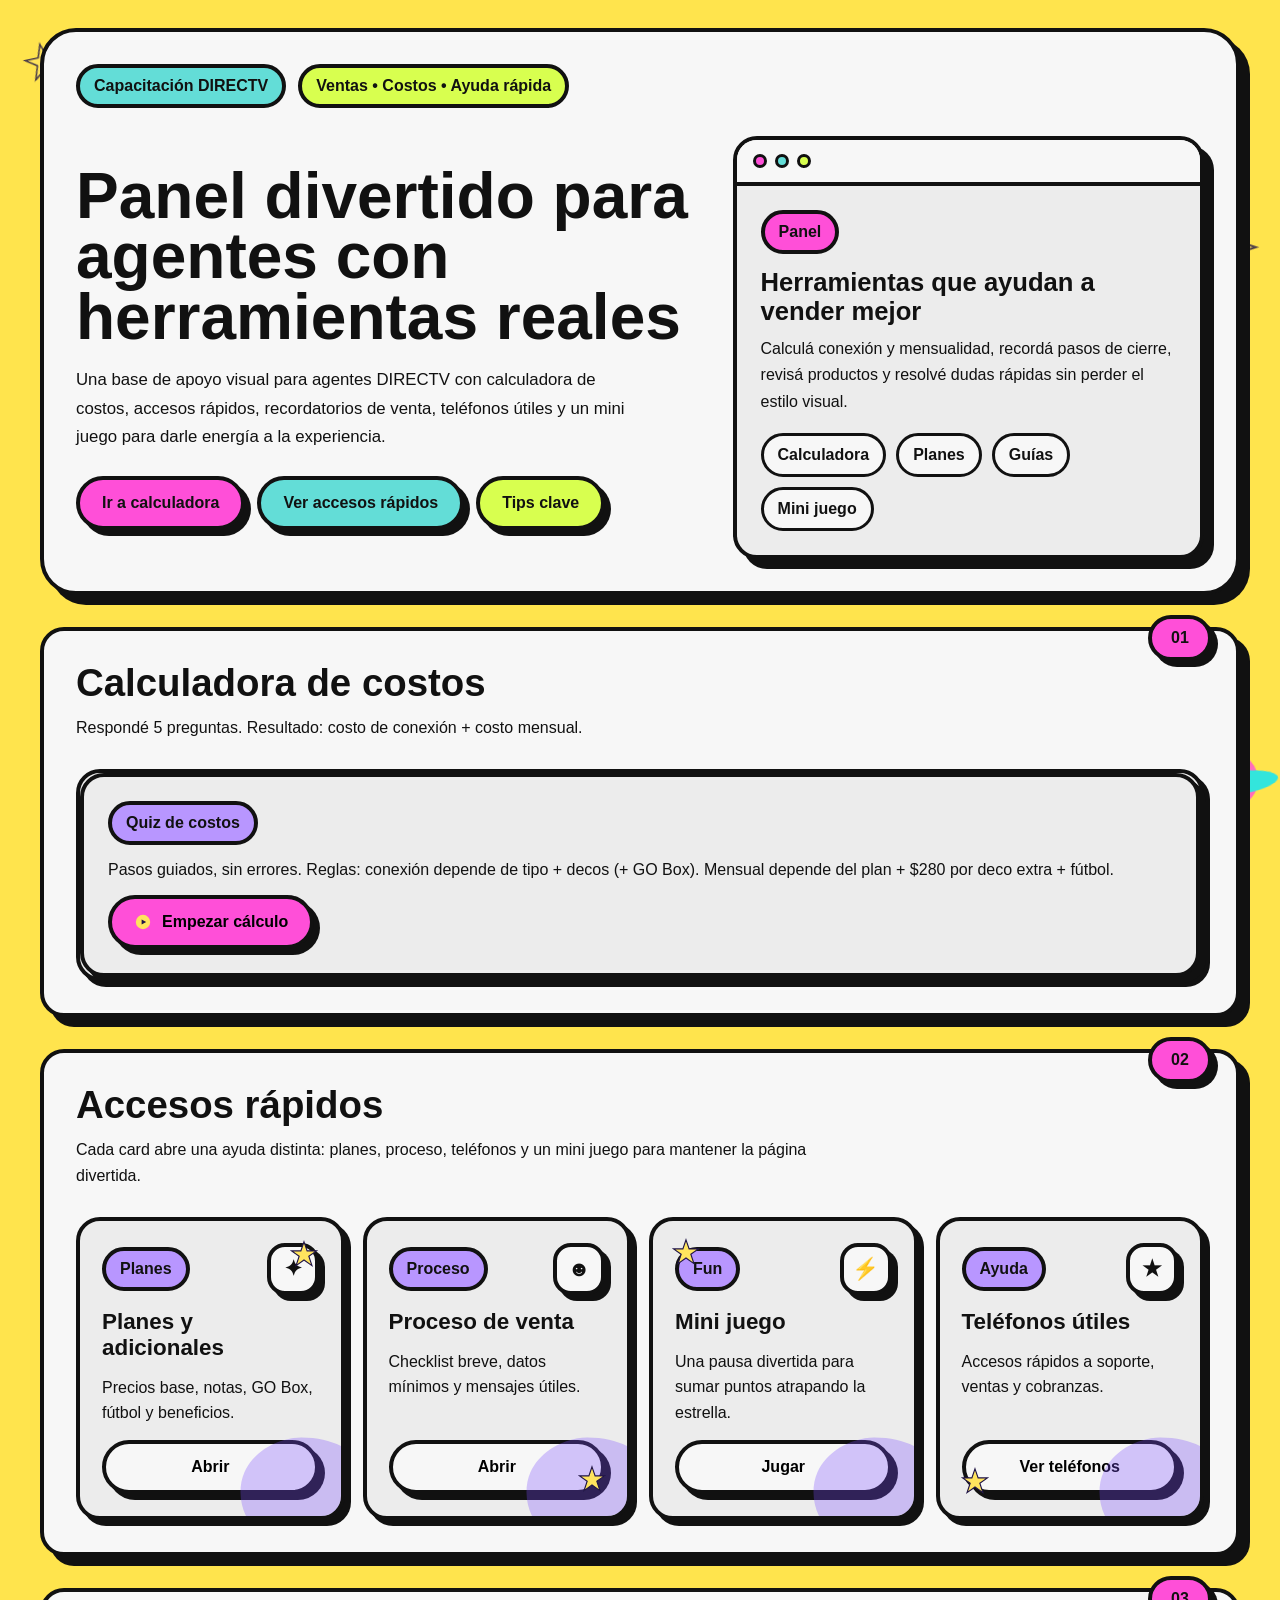
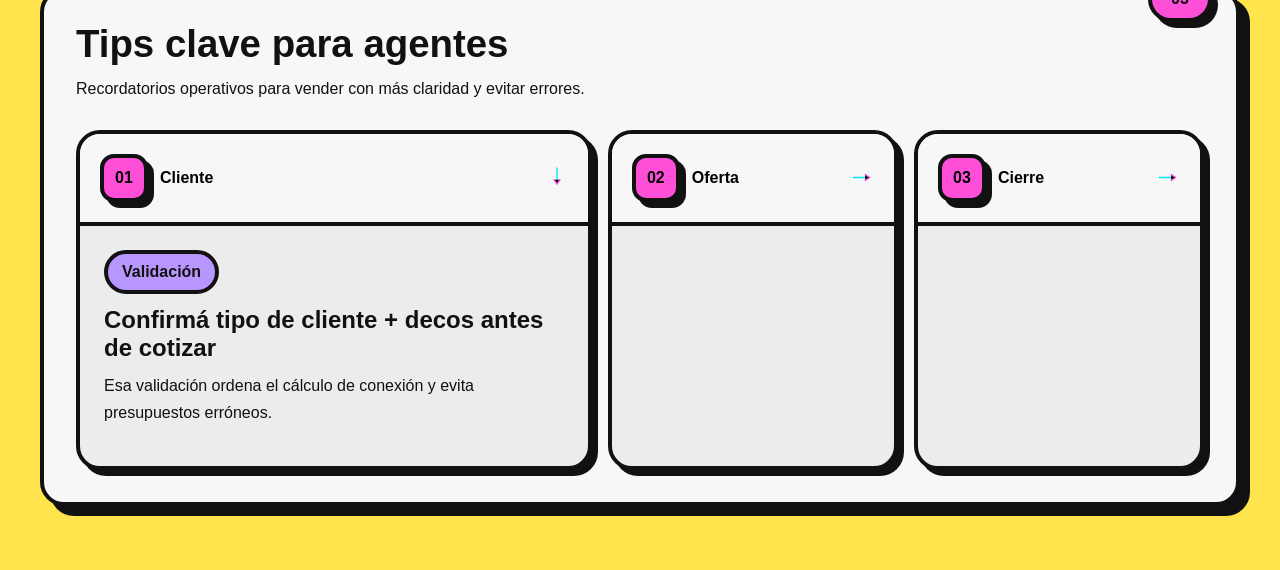
==== commit f3feae18: "Update index.html" ====
--- a/index.html
+++ b/index.html
@@ -72,16 +72,15 @@
         <div class="section-tag">01</div>
         <h2>Calculadora de costos</h2>
         <p class="section-text">
-          Reemplazamos el quiz por una calculadora visual por pasos, manteniendo la misma
-          experiencia divertida e interactiva.
+          Respondé 5 preguntas. Resultado: costo de conexión + costo mensual.
         </p>
 
         <div class="calculator-shell">
           <div id="calcIntro" class="calc-intro">
-            <div class="intro-badge">5 pasos</div>
+            <div class="intro-badge">Quiz de costos</div>
             <p>
-              Completá los datos del cliente y obtené el detalle del costo de conexión
-              y de la mensualidad estimada.
+              Pasos guiados, sin errores. Reglas: conexión depende de tipo +
+              decos (+ GO Box). Mensual depende del plan + $280 por deco extra + fútbol.
             </p>
 
             <div class="calc-intro-actions">
@@ -95,7 +94,7 @@
           <div id="calcStepper" class="calc-stepper hidden" aria-live="polite">
             <div class="calc-progress">
               <div class="calc-progress-top">
-                <span id="calcQuestionCounter">Paso 1 de 5</span>
+                <span id="calcStepLabel">Paso 1</span>
                 <span id="calcProgressPercent">20%</span>
               </div>
 
@@ -110,7 +109,7 @@
 
               <p id="calcError" class="quiz-error hidden" role="alert">
                 <img src="assets/rayo.svg" alt="" class="icon-ray" aria-hidden="true" />
-                <span>Elegí una opción antes de continuar.</span>
+                <span>Elegí una opción para continuar.</span>
               </p>
             </div>
 
@@ -120,41 +119,13 @@
                 class="mini-btn secondary-btn hidden"
                 type="button"
               >
-                Anterior
+                Atrás
               </button>
 
               <button id="nextCalcBtn" class="btn-primary next-btn" type="button">
                 <span>Siguiente</span>
                 <img src="assets/flecha.svg" alt="" class="icon-arrow" aria-hidden="true" />
               </button>
-            </div>
-          </div>
-
-          <div id="calcResult" class="calc-result hidden">
-            <div class="result-top">
-              <div class="modal-badge">Resultado</div>
-              <button id="restartCalcBtn" class="mini-btn" type="button">
-                Calcular de nuevo
-              </button>
-            </div>
-
-            <h3>Resumen del costo estimado</h3>
-
-            <div class="result-grid">
-              <div class="result-box">
-                <span class="result-label">Costo de conexión</span>
-                <strong id="installationCost">$0</strong>
-              </div>
-
-              <div class="result-box">
-                <span class="result-label">Mensual estimado</span>
-                <strong id="monthlyCost">$0</strong>
-              </div>
-            </div>
-
-            <div class="result-breakdown">
-              <h4>Detalle del cálculo</h4>
-              <ul id="resultBreakdownList"></ul>
             </div>
           </div>
         </div>
@@ -180,9 +151,7 @@
             </div>
 
             <h3>Planes y adicionales</h3>
-            <p>
-              Resumen rápido de planes base, deco extra, fútbol y GO Box.
-            </p>
+            <p>Precios base, notas, GO Box, fútbol y beneficios.</p>
 
             <button class="mini-btn feature-open-btn" data-modal="featureA" type="button">
               Abrir
@@ -199,9 +168,7 @@
             </div>
 
             <h3>Proceso de venta</h3>
-            <p>
-              Checkpoints útiles antes de cerrar la venta y cargar correctamente.
-            </p>
+            <p>Checklist breve, datos mínimos y mensajes útiles.</p>
 
             <button class="mini-btn feature-open-btn" data-modal="featureB" type="button">
               Abrir
@@ -218,9 +185,7 @@
             </div>
 
             <h3>Mini juego</h3>
-            <p>
-              Una pausa divertida para sumar puntos atrapando la estrella.
-            </p>
+            <p>Una pausa divertida para sumar puntos atrapando la estrella.</p>
 
             <button class="mini-btn feature-open-btn" data-modal="featureC" type="button">
               Jugar
@@ -237,9 +202,7 @@
             </div>
 
             <h3>Teléfonos útiles</h3>
-            <p>
-              Accesos rápidos a soporte, ventas y cobranzas.
-            </p>
+            <p>Accesos rápidos a soporte, ventas y cobranzas.</p>
 
             <button class="mini-btn feature-open-btn" data-modal="featureD" type="button">
               Ver teléfonos
@@ -257,7 +220,7 @@
         </p>
 
         <div class="horizontal-accordion" id="horizontalAccordion">
-          <article class="h-accordion-item active" data-index="0">
+          <article class="h-accordion-item active">
             <button class="h-accordion-trigger" type="button">
               <span class="h-accordion-number">01</span>
               <span class="h-accordion-label">Cliente</span>
@@ -267,16 +230,15 @@
             <div class="h-accordion-panel">
               <div class="panel-inner">
                 <span class="panel-pill">Validación</span>
-                <h3>Confirmá el tipo de cliente</h3>
+                <h3>Confirmá tipo de cliente + decos antes de cotizar</h3>
                 <p>
-                  Antes de presupuestar, verificá si es cliente nuevo o existente.
-                  Ese dato cambia el costo de conexión y ordena mejor toda la conversación.
+                  Esa validación ordena el cálculo de conexión y evita presupuestos erróneos.
                 </p>
               </div>
             </div>
           </article>
 
-          <article class="h-accordion-item" data-index="1">
+          <article class="h-accordion-item">
             <button class="h-accordion-trigger" type="button">
               <span class="h-accordion-number">02</span>
               <span class="h-accordion-label">Oferta</span>
@@ -286,16 +248,15 @@
             <div class="h-accordion-panel">
               <div class="panel-inner">
                 <span class="panel-pill">Presentación</span>
-                <h3>Explicá el armado del costo</h3>
+                <h3>Separá conexión de mensualidad</h3>
                 <p>
-                  Separá claramente conexión, plan base, decos extra y adicionales.
-                  Cuando el cliente entiende el detalle, baja la fricción.
+                  Explicá plan base, decos extra, GO Box y fútbol por separado.
                 </p>
               </div>
             </div>
           </article>
 
-          <article class="h-accordion-item" data-index="2">
+          <article class="h-accordion-item">
             <button class="h-accordion-trigger" type="button">
               <span class="h-accordion-number">03</span>
               <span class="h-accordion-label">Cierre</span>
@@ -305,10 +266,9 @@
             <div class="h-accordion-panel">
               <div class="panel-inner">
                 <span class="panel-pill">Checklist</span>
-                <h3>No cierres sin revisar esto</h3>
+                <h3>Antes de cerrar</h3>
                 <p>
-                  Dirección, horario, cantidad de decos, plan elegido, adicionales
-                  y datos del titular. Un cierre prolijo evita retrabajo.
+                  Confirmar dirección, horario y cantidad de decos.
                 </p>
               </div>
             </div>
@@ -316,6 +276,34 @@
         </div>
       </section>
     </main>
+
+    <!-- MODAL RESULTADO -->
+    <div
+      id="resultModal"
+      class="modal hidden"
+      role="dialog"
+      aria-modal="true"
+      aria-label="Resultado de costos"
+    >
+      <div class="modal-backdrop result-backdrop"></div>
+
+      <div class="feature-modal result-modal-card">
+        <button class="modal-close result-close-btn" type="button" aria-label="Cerrar">
+          ×
+        </button>
+
+        <div class="modal-badge">Resultado</div>
+        <h3 id="resultTitle">Resultado de costos</h3>
+        <p id="resultDesc">Costo de conexión y costo mensual calculados</p>
+
+        <div id="resultContent" class="result-content"></div>
+
+        <div class="modal-actions">
+          <button id="resetQuizBtn" class="btn-primary" type="button">Reiniciar quiz</button>
+          <button class="mini-btn result-close-btn" type="button">Cerrar</button>
+        </div>
+      </div>
+    </div>
 
     <!-- MODAL FEATURES -->
     <div
@@ -335,26 +323,35 @@
 
         <div class="modal-badge">Planes</div>
         <h3>Resumen rápido de productos</h3>
-        <p>
-          Este bloque sirve como apoyo rápido en la conversación comercial.
-        </p>
+        <p>Referencia rápida para la conversación comercial.</p>
 
         <div class="info-grid">
           <div class="info-box">
-            <h4>Plan Bronce</h4>
-            <p>Plan base económico para ofrecer una opción de entrada.</p>
+            <h4>Tabla rápida</h4>
+            <p><strong>Plata HD</strong> — $990 — 147 canales HD</p>
+            <p><strong>Plata HD Promo J</strong> — $890 — Por cupos</p>
+            <p><strong>Oro HD</strong> — $1190 — 204 canales HD</p>
           </div>
           <div class="info-box">
-            <h4>Plan Plata</h4>
-            <p>Opción media con mejor equilibrio entre costo y valor percibido.</p>
+            <h4>Info todos los planes</h4>
+            <p>
+              Todos los planes incluyen un decodificador, Prime Video y DirecTV Go gratis.
+              En Montevideo incluyen un mes de HBO MAX gratis y en el interior Universal+,
+              luego quedan con descuento.
+            </p>
           </div>
           <div class="info-box">
-            <h4>Plan Oro</h4>
-            <p>Plan más robusto para clientes que buscan experiencia más completa.</p>
+            <h4>GO Box</h4>
+            <p>
+              Convierte una TV común en inteligente. Cuesta $500 para P3/TC y $1000
+              para P1/P2. Se paga junto a la conexión.
+            </p>
           </div>
           <div class="info-box">
-            <h4>Adicionales</h4>
-            <p>Fútbol, GO Box y decos extra modifican el total final.</p>
+            <h4>Fútbol uruguayo</h4>
+            <p>
+              Suma $300 a la cuota mensual. Aplica a todas las TVs contratadas.
+            </p>
           </div>
         </div>
 
@@ -371,48 +368,42 @@
 
         <div class="modal-badge">Proceso</div>
         <h3>Guía rápida de cierre</h3>
-        <p>
-          Acordeón interno con los pasos que más ayudan a ordenar la gestión.
-        </p>
+        <p>Acordeón interno con los pasos más útiles.</p>
 
         <div class="inner-accordion">
           <div class="inner-accordion-item active">
             <button class="inner-accordion-trigger" type="button">
-              1. Detectar necesidad
+              Diagnóstico
             </button>
             <div class="inner-accordion-content">
-              Confirmá qué busca el cliente, cuántos televisores quiere conectar
-              y si prioriza precio o contenido.
+              TV/decos, plan, extras, forma de pago.
             </div>
           </div>
 
           <div class="inner-accordion-item">
             <button class="inner-accordion-trigger" type="button">
-              2. Presentar propuesta
+              Cierre
             </button>
             <div class="inner-accordion-content">
-              Explicá plan, adicionales, costo de conexión y mensualidad sin mezclar
-              conceptos.
+              Confirmar total, dirección y fecha de instalación.
             </div>
           </div>
 
           <div class="inner-accordion-item">
             <button class="inner-accordion-trigger" type="button">
-              3. Validar datos
+              Datos mínimos
             </button>
             <div class="inner-accordion-content">
-              Revisá nombre del titular, documento, dirección, contacto y horario
-              disponible para instalación.
+              Nombre, CI, teléfono, dirección, horario.
             </div>
           </div>
 
           <div class="inner-accordion-item">
             <button class="inner-accordion-trigger" type="button">
-              4. Cerrar y confirmar
+              Mensaje inicial
             </button>
             <div class="inner-accordion-content">
-              Repetí al cliente el detalle final antes de cerrar: plan, adicionales,
-              cantidad de decos y costo total estimado.
+              Hola ¿Qué plan te interesa y cuántos decodificadores necesitás?
             </div>
           </div>
         </div>
@@ -430,9 +421,7 @@
 
         <div class="modal-badge">Mini juego</div>
         <h3>Atrapá la estrella</h3>
-        <p>
-          Hacé clic sobre la estrella todas las veces que puedas en 10 segundos.
-        </p>
+        <p>Hacé clic sobre la estrella todas las veces que puedas en 10 segundos.</p>
 
         <div class="game-panel">
           <div class="game-stats">
@@ -479,19 +468,19 @@
           <a href="tel:08001234567" class="phone-card">
             <span class="phone-tag">Soporte</span>
             <strong>0800 123 4567</strong>
-            <span>Soporte técnico</span>
+            <span>Fallas / instalaciones / consultas</span>
           </a>
 
           <a href="tel:08007654321" class="phone-card">
             <span class="phone-tag">Ventas</span>
             <strong>0800 765 4321</strong>
-            <span>Ventas / Altas</span>
+            <span>Planes / activaciones</span>
           </a>
 
           <a href="tel:08001112222" class="phone-card">
             <span class="phone-tag">Cobranzas</span>
             <strong>0800 111 2222</strong>
-            <span>Pagos y cobranzas</span>
+            <span>Pagos / facturación</span>
           </a>
         </div>
 
--- a/styles.css
+++ b/styles.css
@@ -4,13 +4,13 @@
   --turquoise: #63ddd7;
   --purple: #b896ff;
   --green: #d8ff4f;
+  --orange: #ffb84d;
   --white: #f7f7f7;
   --black: #111111;
   --gray: #ececec;
   --shadow: 6px 6px 0 var(--black);
   --shadow-lg: 10px 10px 0 var(--black);
   --radius: 24px;
-  --radius-sm: 16px;
   --border: 4px solid var(--black);
   --max-width: 1200px;
   --transition: 180ms ease;
@@ -44,9 +44,9 @@
 }
 
 button {
-  cursor: pointer;
   border: none;
   background: none;
+  cursor: pointer;
 }
 
 a {
@@ -61,6 +61,8 @@
 .container {
   width: min(calc(100% - 32px), var(--max-width));
   margin: 0 auto 64px;
+  position: relative;
+  z-index: 1;
 }
 
 .panel {
@@ -84,7 +86,6 @@
   text-align: center;
   padding: 10px 16px;
   background: var(--pink);
-  color: var(--black);
   border: var(--border);
   border-radius: 999px;
   font-weight: 800;
@@ -93,14 +94,13 @@
 
 .section h2 {
   margin: 0 0 12px;
-  font-size: clamp(1.8rem, 3vw, 2.6rem);
+  font-size: clamp(1.8rem, 3vw, 2.7rem);
   line-height: 1.05;
 }
 
 .section-text {
-  max-width: 720px;
+  max-width: 760px;
   margin: 0 0 28px;
-  font-size: 1rem;
   line-height: 1.6;
 }
 
@@ -113,6 +113,7 @@
   border-radius: 36px;
   box-shadow: var(--shadow-lg);
   position: relative;
+  z-index: 1;
   overflow: hidden;
 }
 
@@ -129,7 +130,8 @@
 .modal-badge,
 .panel-pill,
 .card-badge,
-.sticker {
+.sticker,
+.phone-tag {
   display: inline-flex;
   align-items: center;
   justify-content: center;
@@ -155,7 +157,8 @@
 }
 
 .modal-badge,
-.sticker {
+.sticker,
+.phone-tag {
   background: var(--pink);
 }
 
@@ -168,21 +171,20 @@
 
 .hero-copy h1 {
   margin: 0 0 18px;
-  font-size: clamp(2.2rem, 5vw, 4.4rem);
+  font-size: clamp(2.3rem, 5vw, 4.5rem);
   line-height: 0.95;
 }
 
 .hero-copy p {
   margin: 0 0 24px;
-  font-size: 1.06rem;
+  max-width: 60ch;
   line-height: 1.7;
-  max-width: 60ch;
+  font-size: 1.05rem;
 }
 
 .hero-actions,
-.quiz-intro-actions,
+.calc-intro-actions,
 .modal-actions,
-.gallery-actions,
 .game-controls {
   display: flex;
   flex-wrap: wrap;
@@ -224,12 +226,12 @@
 
 .btn-primary:hover,
 .mini-btn:hover,
-.gallery-item:hover,
 .gallery-nav:hover,
 .modal-close:hover,
 .answer-option:hover,
 .h-accordion-trigger:hover,
-.inner-accordion-trigger:hover {
+.inner-accordion-trigger:hover,
+.phone-card:hover {
   transform: translate(-2px, -2px);
   box-shadow: 8px 8px 0 var(--black);
 }
@@ -237,13 +239,12 @@
 .btn-primary:focus-visible,
 .mini-btn:focus-visible,
 .modal-close:focus-visible,
-.gallery-item:focus-visible,
-.gallery-nav:focus-visible,
 .answer-option:focus-visible,
 .h-accordion-trigger:focus-visible,
 .inner-accordion-trigger:focus-visible,
 .feature-open-btn:focus-visible,
-.game-target:focus-visible {
+.game-target:focus-visible,
+.phone-card:focus-visible {
   outline: 3px solid var(--black);
   outline-offset: 3px;
 }
@@ -284,10 +285,9 @@
   padding: 24px;
 }
 
-.hero-card-content h2,
-.hero-card-content h3 {
+.hero-card-content h2 {
   margin: 14px 0 10px;
-  font-size: 1.55rem;
+  font-size: 1.6rem;
 }
 
 .hero-card-content p {
@@ -309,42 +309,30 @@
   font-weight: 700;
 }
 
-.quiz-shell {
-  display: grid;
-  gap: 18px;
-}
-
-.quiz-intro,
-.quiz-stepper,
-.question-card,
+.calculator-shell,
+.calc-intro,
+.calc-stepper,
+.calc-result,
 .feature-modal,
-.modal-card,
-.gallery-modal-card {
+.question-card {
   background: var(--gray);
   border: var(--border);
   border-radius: var(--radius);
   box-shadow: var(--shadow);
 }
 
-.quiz-intro,
-.quiz-stepper,
-.modal-card,
-.feature-modal,
-.gallery-modal-card {
+.calc-intro,
+.calc-stepper,
+.calc-result,
+.feature-modal {
   padding: 24px;
 }
 
-.quiz-intro p,
-.modal-card p,
-.feature-modal p {
-  line-height: 1.65;
-}
-
-.quiz-progress {
+.calc-progress {
   margin-bottom: 18px;
 }
 
-.quiz-progress-top {
+.calc-progress-top {
   display: flex;
   justify-content: space-between;
   gap: 12px;
@@ -425,6 +413,63 @@
   font-weight: 700;
 }
 
+.calc-result h3 {
+  margin: 14px 0 20px;
+  font-size: 1.7rem;
+}
+
+.result-top {
+  display: flex;
+  justify-content: space-between;
+  align-items: center;
+  gap: 12px;
+  flex-wrap: wrap;
+}
+
+.result-grid {
+  display: grid;
+  grid-template-columns: repeat(2, 1fr);
+  gap: 18px;
+  margin-bottom: 24px;
+}
+
+.result-box {
+  padding: 20px;
+  background: var(--white);
+  border: var(--border);
+  border-radius: 22px;
+  box-shadow: var(--shadow);
+}
+
+.result-label {
+  display: block;
+  margin-bottom: 8px;
+  font-weight: 700;
+}
+
+.result-box strong {
+  font-size: clamp(1.8rem, 4vw, 2.5rem);
+}
+
+.result-breakdown {
+  padding: 20px;
+  background: var(--white);
+  border: var(--border);
+  border-radius: 22px;
+  box-shadow: var(--shadow);
+}
+
+.result-breakdown h4 {
+  margin: 0 0 14px;
+  font-size: 1.1rem;
+}
+
+.result-breakdown ul {
+  margin: 0;
+  padding-left: 18px;
+  line-height: 1.7;
+}
+
 .vertical-cards {
   display: grid;
   grid-template-columns: repeat(4, 1fr);
@@ -439,7 +484,7 @@
   border: var(--border);
   border-radius: 24px;
   box-shadow: var(--shadow);
-  min-height: 280px;
+  min-height: 290px;
   display: flex;
   flex-direction: column;
   gap: 14px;
@@ -510,10 +555,6 @@
   left: 18px;
 }
 
-.accordion-section {
-  overflow: hidden;
-}
-
 .horizontal-accordion {
   display: flex;
   gap: 16px;
@@ -592,8 +633,7 @@
   line-height: 1.7;
 }
 
-.modal,
-.gallery-modal {
+.modal {
   position: fixed;
   inset: 0;
   z-index: 1000;
@@ -602,31 +642,24 @@
   padding: 24px;
 }
 
-.modal.hidden,
-.gallery-modal.hidden {
+.modal.hidden {
   display: none !important;
 }
 
-.modal-backdrop,
-.gallery-backdrop {
+.modal-backdrop {
   position: absolute;
   inset: 0;
   background: rgba(17, 17, 17, 0.6);
   backdrop-filter: blur(4px);
 }
 
-.modal-card,
-.feature-modal,
-.gallery-modal-card {
+.feature-modal {
   position: relative;
   z-index: 1;
   width: min(100%, 760px);
-  background: var(--white);
-}
-
-.feature-modal {
   max-height: min(85vh, 760px);
   overflow: auto;
+  background: var(--white);
 }
 
 .modal-close {
@@ -645,11 +678,28 @@
   box-shadow: var(--shadow);
 }
 
-.feature-image {
+.info-grid {
+  display: grid;
+  grid-template-columns: repeat(2, 1fr);
+  gap: 14px;
+  margin-top: 18px;
+}
+
+.info-box {
+  padding: 18px;
+  background: var(--gray);
   border: var(--border);
   border-radius: 20px;
   box-shadow: var(--shadow);
-  margin-top: 18px;
+}
+
+.info-box h4 {
+  margin: 0 0 8px;
+}
+
+.info-box p {
+  margin: 0;
+  line-height: 1.6;
 }
 
 .inner-accordion {
@@ -671,7 +721,6 @@
   padding: 16px 18px;
   background: var(--white);
   font-weight: 800;
-  border-bottom: 0;
 }
 
 .inner-accordion-content {
@@ -727,120 +776,36 @@
   font-weight: 800;
 }
 
-.mini-gallery {
-  display: grid;
-  grid-template-columns: auto 1fr auto;
+.game-result {
+  margin-top: 16px;
+  padding: 14px 16px;
+  background: var(--white);
+  border: var(--border);
+  border-radius: 16px;
+  box-shadow: var(--shadow);
+  font-weight: 800;
+}
+
+.phones-grid {
+  display: grid;
   gap: 14px;
-  align-items: center;
   margin-top: 18px;
 }
 
-.mini-gallery-frame {
-  overflow: hidden;
-  border: var(--border);
-  border-radius: 22px;
+.phone-card {
+  display: flex;
+  flex-direction: column;
+  gap: 8px;
+  padding: 18px;
   background: var(--gray);
-  box-shadow: var(--shadow);
-  min-height: 260px;
-}
-
-.mini-gallery-frame img {
-  width: 100%;
-  height: 100%;
-  object-fit: cover;
-}
-
-.gallery-grid {
-  display: grid;
-  grid-template-columns: repeat(4, 1fr);
-  gap: 18px;
-}
-
-.gallery-item {
-  padding: 0;
-  overflow: hidden;
-  border: var(--border);
-  border-radius: 24px;
-  box-shadow: var(--shadow);
-  background: var(--white);
-  aspect-ratio: 1 / 1;
+  border: var(--border);
+  border-radius: 20px;
+  box-shadow: var(--shadow);
   transition: transform var(--transition), box-shadow var(--transition);
 }
 
-.gallery-item img {
-  width: 100%;
-  height: 100%;
-  object-fit: cover;
-}
-
-.gallery-modal-card {
-  max-width: 980px;
-}
-
-.gallery-modal-top {
-  display: flex;
-  justify-content: space-between;
-  gap: 14px;
-  align-items: center;
-  margin-bottom: 16px;
-}
-
-.gallery-counter {
-  font-weight: 800;
-  padding: 10px 14px;
-  border: var(--border);
-  border-radius: 999px;
-  background: var(--turquoise);
-  box-shadow: var(--shadow);
-}
-
-.gallery-viewer {
-  display: grid;
-  grid-template-columns: auto 1fr auto;
-  gap: 14px;
-  align-items: center;
-}
-
-.gallery-image-frame {
-  overflow: hidden;
-  border: var(--border);
-  border-radius: 24px;
-  background: var(--gray);
-  box-shadow: var(--shadow);
-  min-height: 420px;
-}
-
-.gallery-modal-image {
-  width: 100%;
-  height: 100%;
-  max-height: 70vh;
-  object-fit: contain;
-  background: var(--gray);
-  transition: opacity 120ms ease, transform 120ms ease;
-}
-
-.gallery-modal-image.is-changing {
-  opacity: 0.4;
-  transform: scale(0.98);
-}
-
-.gallery-nav {
-  width: 56px;
-  height: 56px;
-  display: grid;
-  place-items: center;
-  border: var(--border);
-  border-radius: 18px;
-  background: var(--green);
-  box-shadow: var(--shadow);
-  font-size: 1.5rem;
-  font-weight: 800;
-}
-
-.small-nav {
-  width: 50px;
-  height: 50px;
-  background: var(--turquoise);
+.phone-card strong {
+  font-size: 1.35rem;
 }
 
 .star-deco,
@@ -888,10 +853,6 @@
     grid-template-columns: repeat(2, 1fr);
   }
 
-  .gallery-grid {
-    grid-template-columns: repeat(3, 1fr);
-  }
-
   .horizontal-accordion {
     min-height: 280px;
   }
@@ -903,17 +864,14 @@
     padding: 22px;
   }
 
-  .container {
-    width: min(calc(100% - 20px), var(--max-width));
-  }
-
+  .container,
   .hero {
     width: min(calc(100% - 20px), var(--max-width));
-    margin-top: 18px;
   }
 
   .vertical-cards,
-  .gallery-grid {
+  .info-grid,
+  .result-grid {
     grid-template-columns: 1fr;
   }
 
@@ -927,38 +885,15 @@
     flex: unset;
   }
 
-  .quiz-actions {
-    flex-direction: column;
-  }
-
+  .quiz-actions,
   .game-stats,
-  .gallery-modal-top {
+  .result-top {
     flex-direction: column;
     align-items: flex-start;
   }
 
-  .gallery-viewer,
-  .mini-gallery {
-    grid-template-columns: 1fr;
-  }
-
-  .gallery-nav,
-  .small-nav {
-    justify-self: center;
-  }
-
-  .gallery-image-frame {
-    min-height: 260px;
-  }
-
-  .modal,
-  .gallery-modal {
+  .modal {
     padding: 14px;
-  }
-
-  .modal-close {
-    width: 48px;
-    height: 48px;
   }
 
   .section-tag {
@@ -981,7 +916,7 @@
   }
 
   .hero-actions,
-  .quiz-intro-actions,
+  .calc-intro-actions,
   .modal-actions {
     flex-direction: column;
   }
@@ -989,4 +924,4 @@
   .question-card {
     min-height: auto;
   }
-				  }
+}
